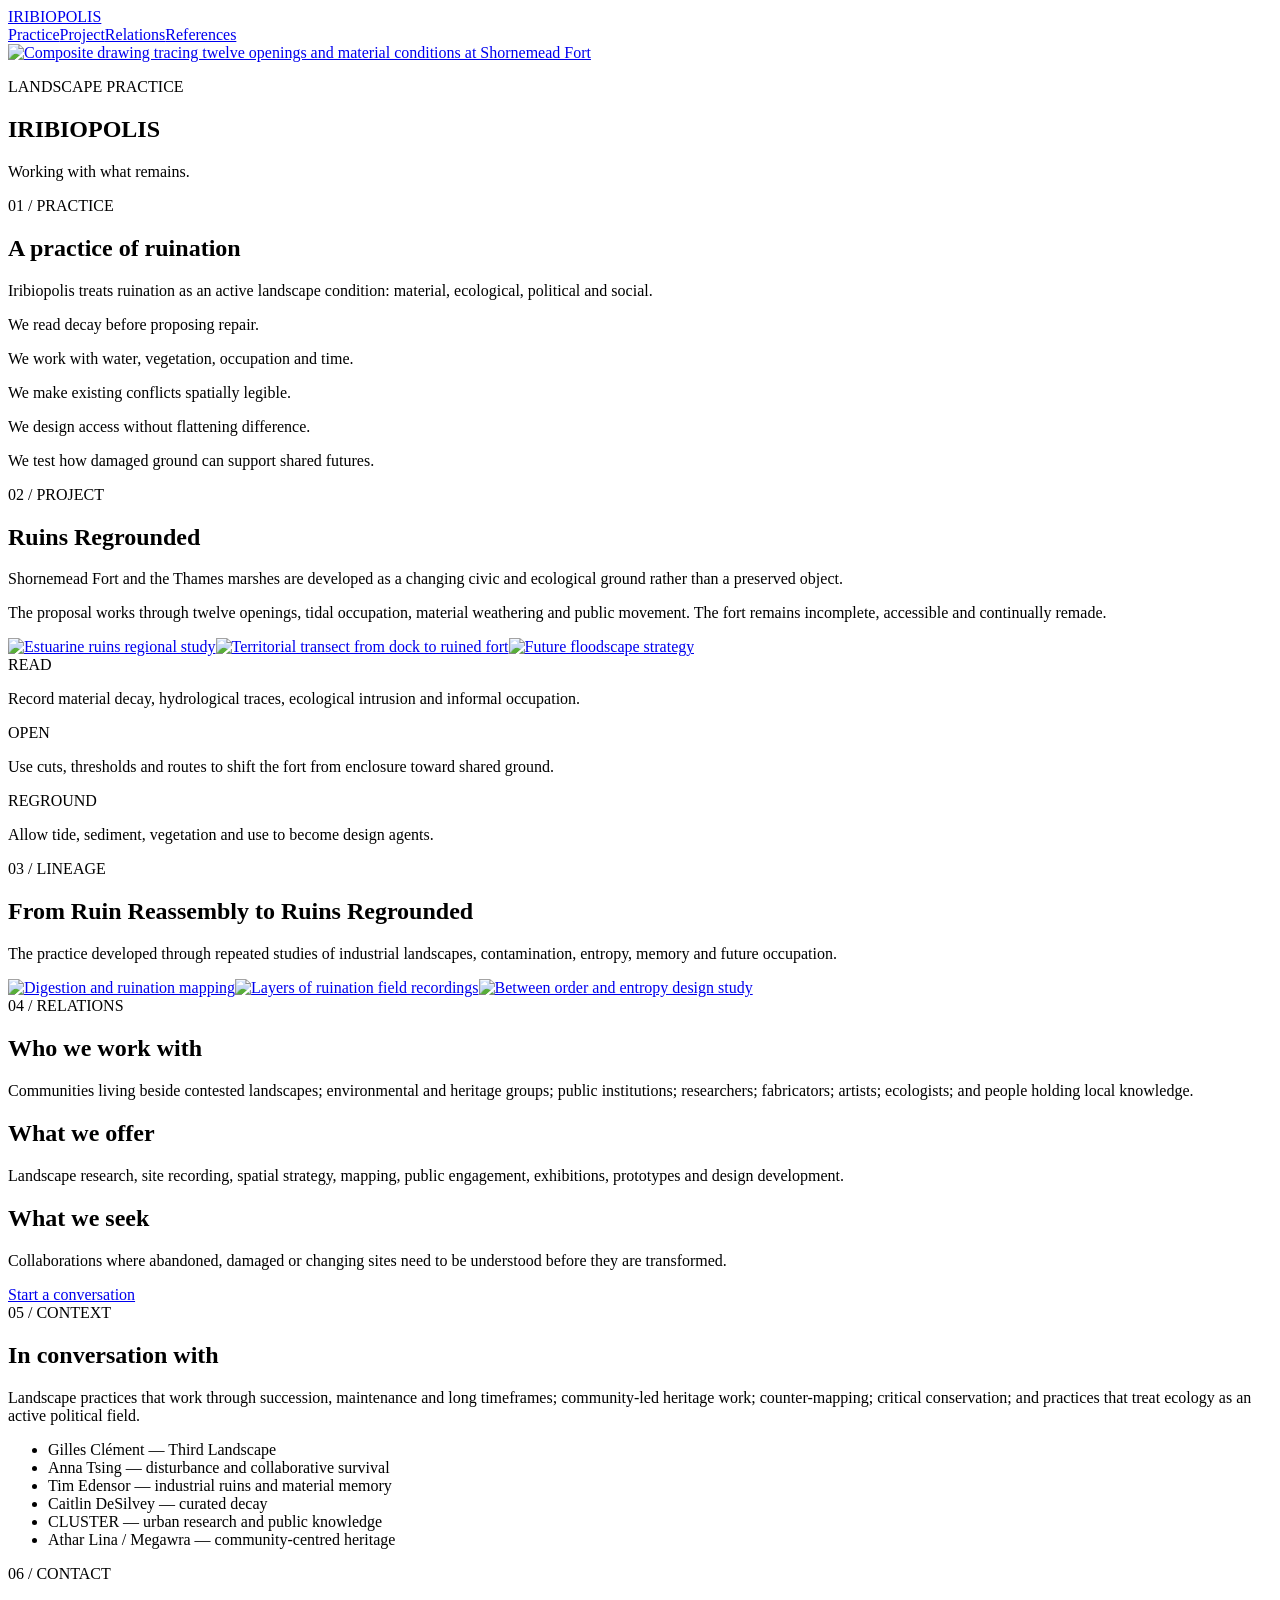
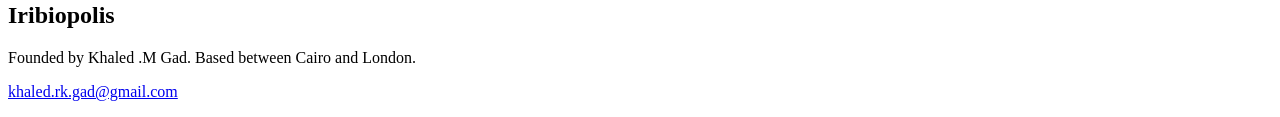
==== index.html @ d52c53ce "Create ruination-focused practice website" ====
<!doctype html>
<html lang="en">
<head>
<meta charset="utf-8">
<meta name="viewport" content="width=device-width,initial-scale=1">
<title>Iribiopolis — Practice of Ruination</title>
<meta name="description" content="Iribiopolis is a landscape practice working with ruins, tidal landscapes, ecological succession, public access and contested memory.">
<link rel="stylesheet" href="styles.css">
</head>
<body>
<header class="site-header">
  <a class="wordmark" href="index.html">IRIBIOPOLIS</a>
  <nav><a href="#practice">Practice</a><a href="#project">Project</a><a href="#relations">Relations</a><a href="#references">References</a></nav>
</header>
<main>
<section class="hero">
  <a href="assets/hero.svg" target="_blank" rel="noopener" class="hero-image" aria-label="Open composite drawing at full size"><img src="assets/hero.svg" alt="Composite drawing tracing twelve openings and material conditions at Shornemead Fort"></a>
  <div class="hero-title"><p>LANDSCAPE PRACTICE</p><h1>IRIBIOPOLIS</h1><p class="lead">Working with what remains.</p></div>
</section>
<section id="practice" class="practice section">
  <div class="section-index">01 / PRACTICE</div>
  <div class="practice-grid">
    <div><h2>A practice of ruination</h2><p>Iribiopolis treats ruination as an active landscape condition: material, ecological, political and social.</p></div>
    <div class="manifesto"><p>We read decay before proposing repair.</p><p>We work with water, vegetation, occupation and time.</p><p>We make existing conflicts spatially legible.</p><p>We design access without flattening difference.</p><p>We test how damaged ground can support shared futures.</p></div>
  </div>
</section>
<section id="project" class="project section dark">
  <div class="section-index">02 / PROJECT</div>
  <div class="project-intro"><div><h2>Ruins Regrounded</h2><p>Shornemead Fort and the Thames marshes are developed as a changing civic and ecological ground rather than a preserved object.</p></div><div><p>The proposal works through twelve openings, tidal occupation, material weathering and public movement. The fort remains incomplete, accessible and continually remade.</p></div></div>
  <div class="image-grid"><a href="assets/estuarine.svg" target="_blank"><img src="assets/estuarine.svg" alt="Estuarine ruins regional study"></a><a href="assets/transect.svg" target="_blank"><img src="assets/transect.svg" alt="Territorial transect from dock to ruined fort"></a><a href="assets/floodscape.svg" target="_blank"><img src="assets/floodscape.svg" alt="Future floodscape strategy"></a></div>
  <div class="process-strip"><article><span>READ</span><p>Record material decay, hydrological traces, ecological intrusion and informal occupation.</p></article><article><span>OPEN</span><p>Use cuts, thresholds and routes to shift the fort from enclosure toward shared ground.</p></article><article><span>REGROUND</span><p>Allow tide, sediment, vegetation and use to become design agents.</p></article></div>
</section>
<section class="archive section"><div class="section-index">03 / LINEAGE</div><div class="archive-head"><h2>From Ruin Reassembly to Ruins Regrounded</h2><p>The practice developed through repeated studies of industrial landscapes, contamination, entropy, memory and future occupation.</p></div><div class="archive-grid"><a href="assets/digestion.svg" target="_blank"><img src="assets/digestion.svg" alt="Digestion and ruination mapping"></a><a href="assets/recordings.svg" target="_blank"><img src="assets/recordings.svg" alt="Layers of ruination field recordings"></a><a href="assets/entropy.svg" target="_blank"><img src="assets/entropy.svg" alt="Between order and entropy design study"></a></div></section>
<section id="relations" class="relations section"><div class="section-index">04 / RELATIONS</div><div class="relations-grid"><div><h2>Who we work with</h2><p>Communities living beside contested landscapes; environmental and heritage groups; public institutions; researchers; fabricators; artists; ecologists; and people holding local knowledge.</p></div><div><h2>What we offer</h2><p>Landscape research, site recording, spatial strategy, mapping, public engagement, exhibitions, prototypes and design development.</p></div><div><h2>What we seek</h2><p>Collaborations where abandoned, damaged or changing sites need to be understood before they are transformed.</p><a class="button" href="mailto:khaled.rk.gad@gmail.com">Start a conversation</a></div></div></section>
<section id="references" class="references section dark"><div class="section-index">05 / CONTEXT</div><div class="references-grid"><div><h2>In conversation with</h2><p>Landscape practices that work through succession, maintenance and long timeframes; community-led heritage work; counter-mapping; critical conservation; and practices that treat ecology as an active political field.</p></div><ul><li>Gilles Clément — Third Landscape</li><li>Anna Tsing — disturbance and collaborative survival</li><li>Tim Edensor — industrial ruins and material memory</li><li>Caitlin DeSilvey — curated decay</li><li>CLUSTER — urban research and public knowledge</li><li>Athar Lina / Megawra — community-centred heritage</li></ul></div></section>
<section class="about section"><div class="section-index">06 / CONTACT</div><div><h2>Iribiopolis</h2><p>Founded by Khaled .M Gad. Based between Cairo and London.</p><p><a href="mailto:khaled.rk.gad@gmail.com">khaled.rk.gad@gmail.com</a></p></div></section>
</main><script src="script.js"></script></body></html>
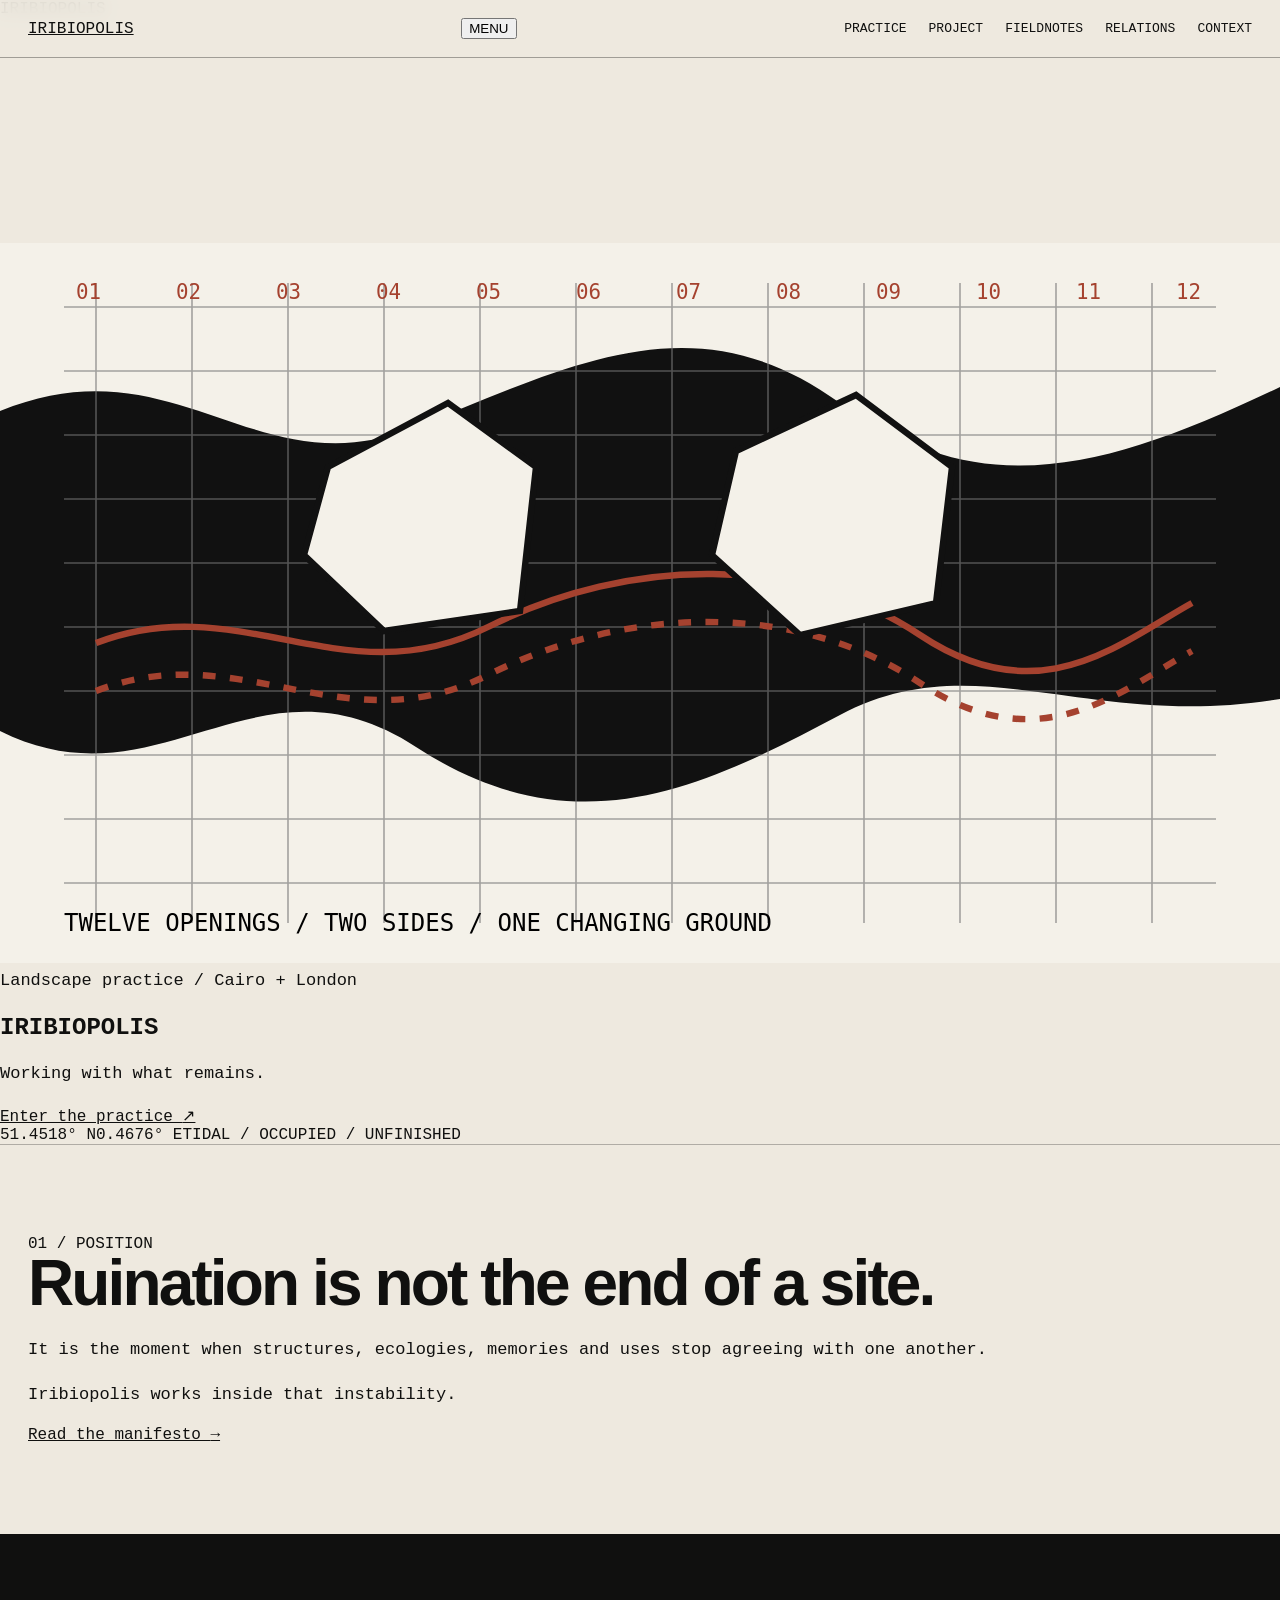
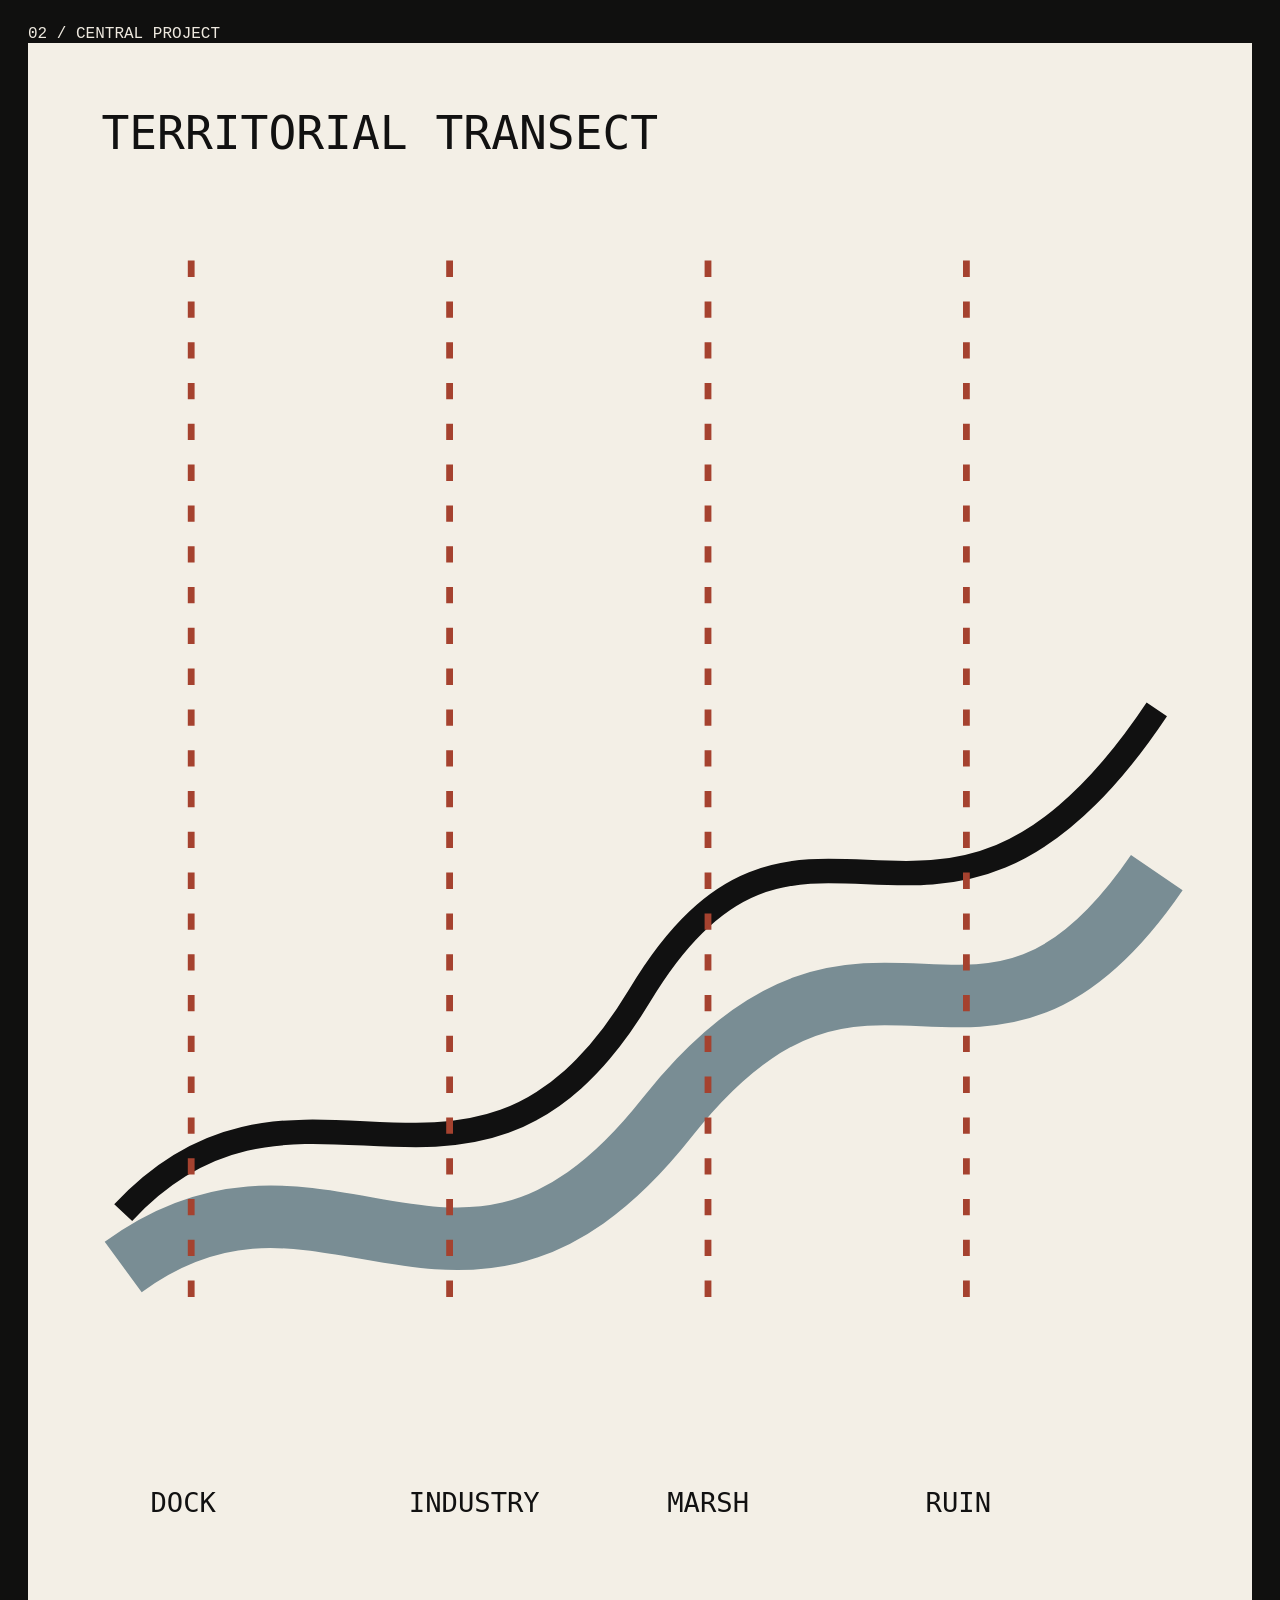
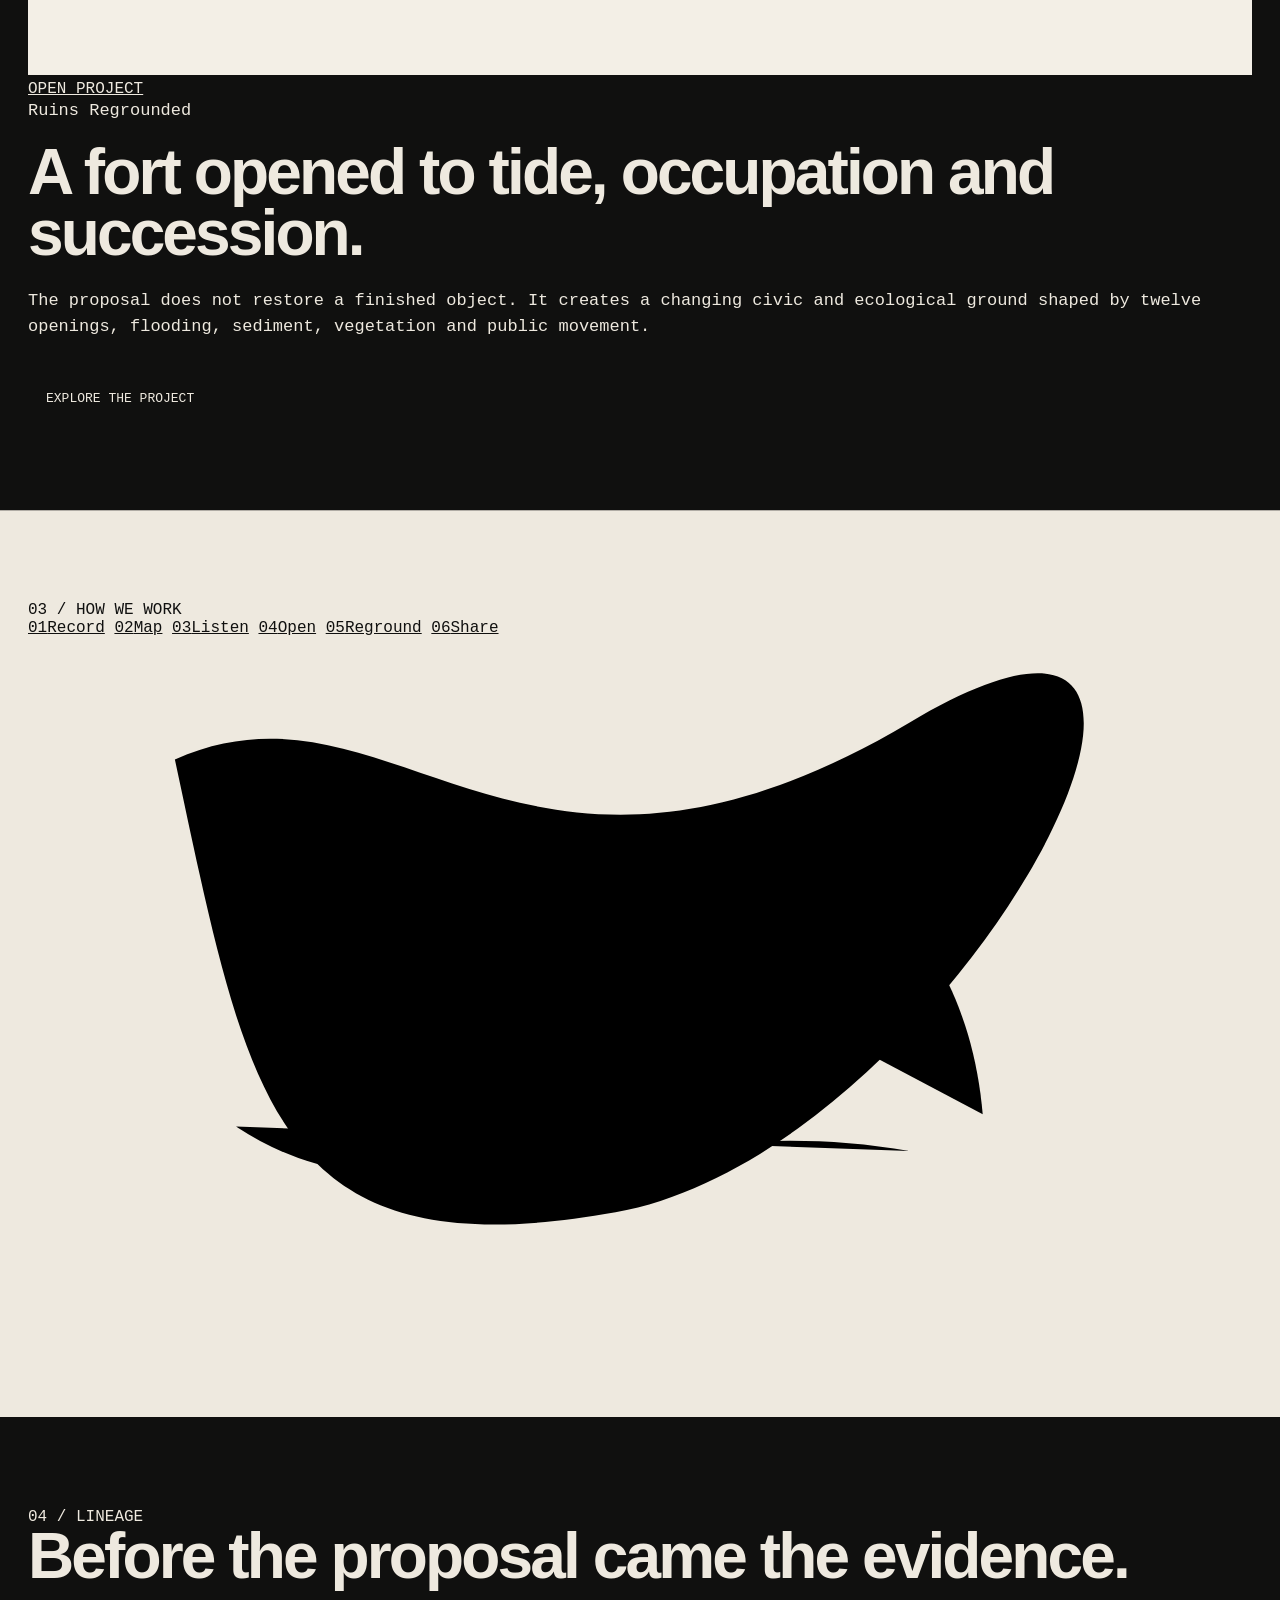
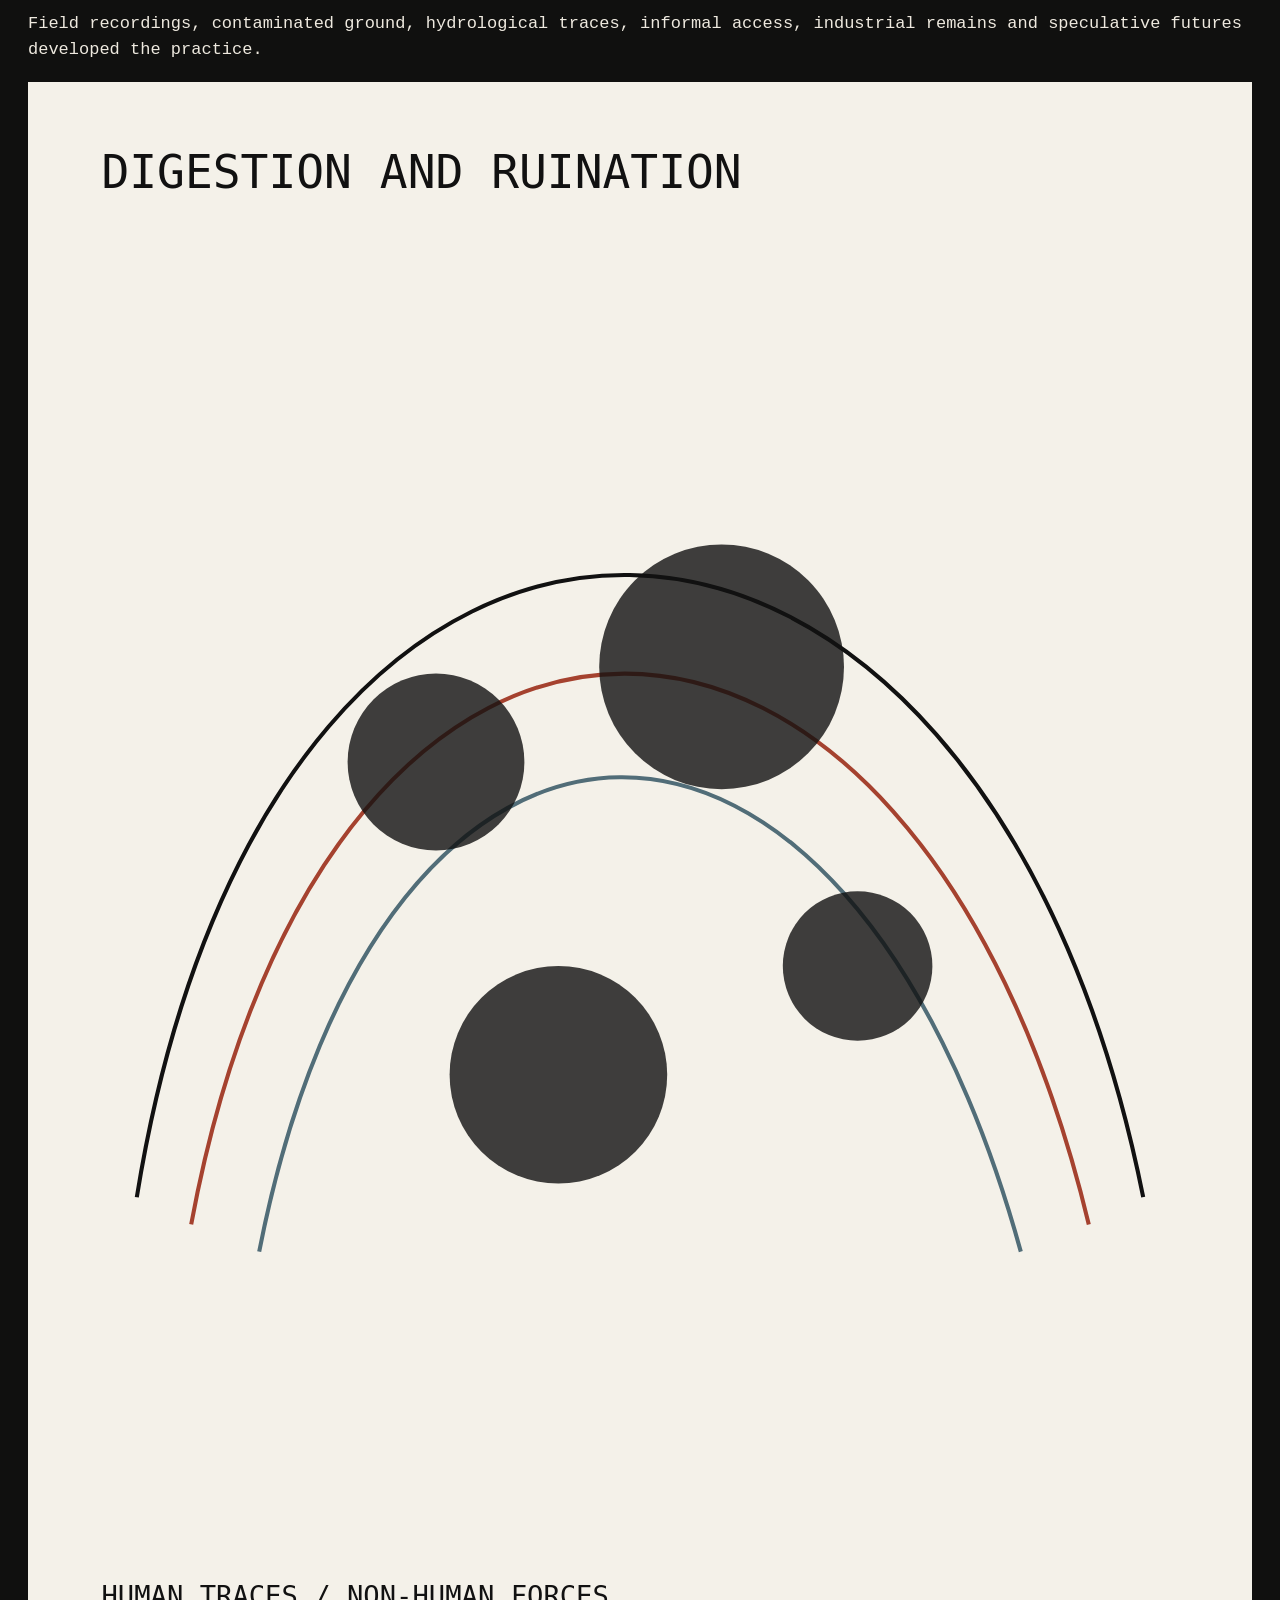
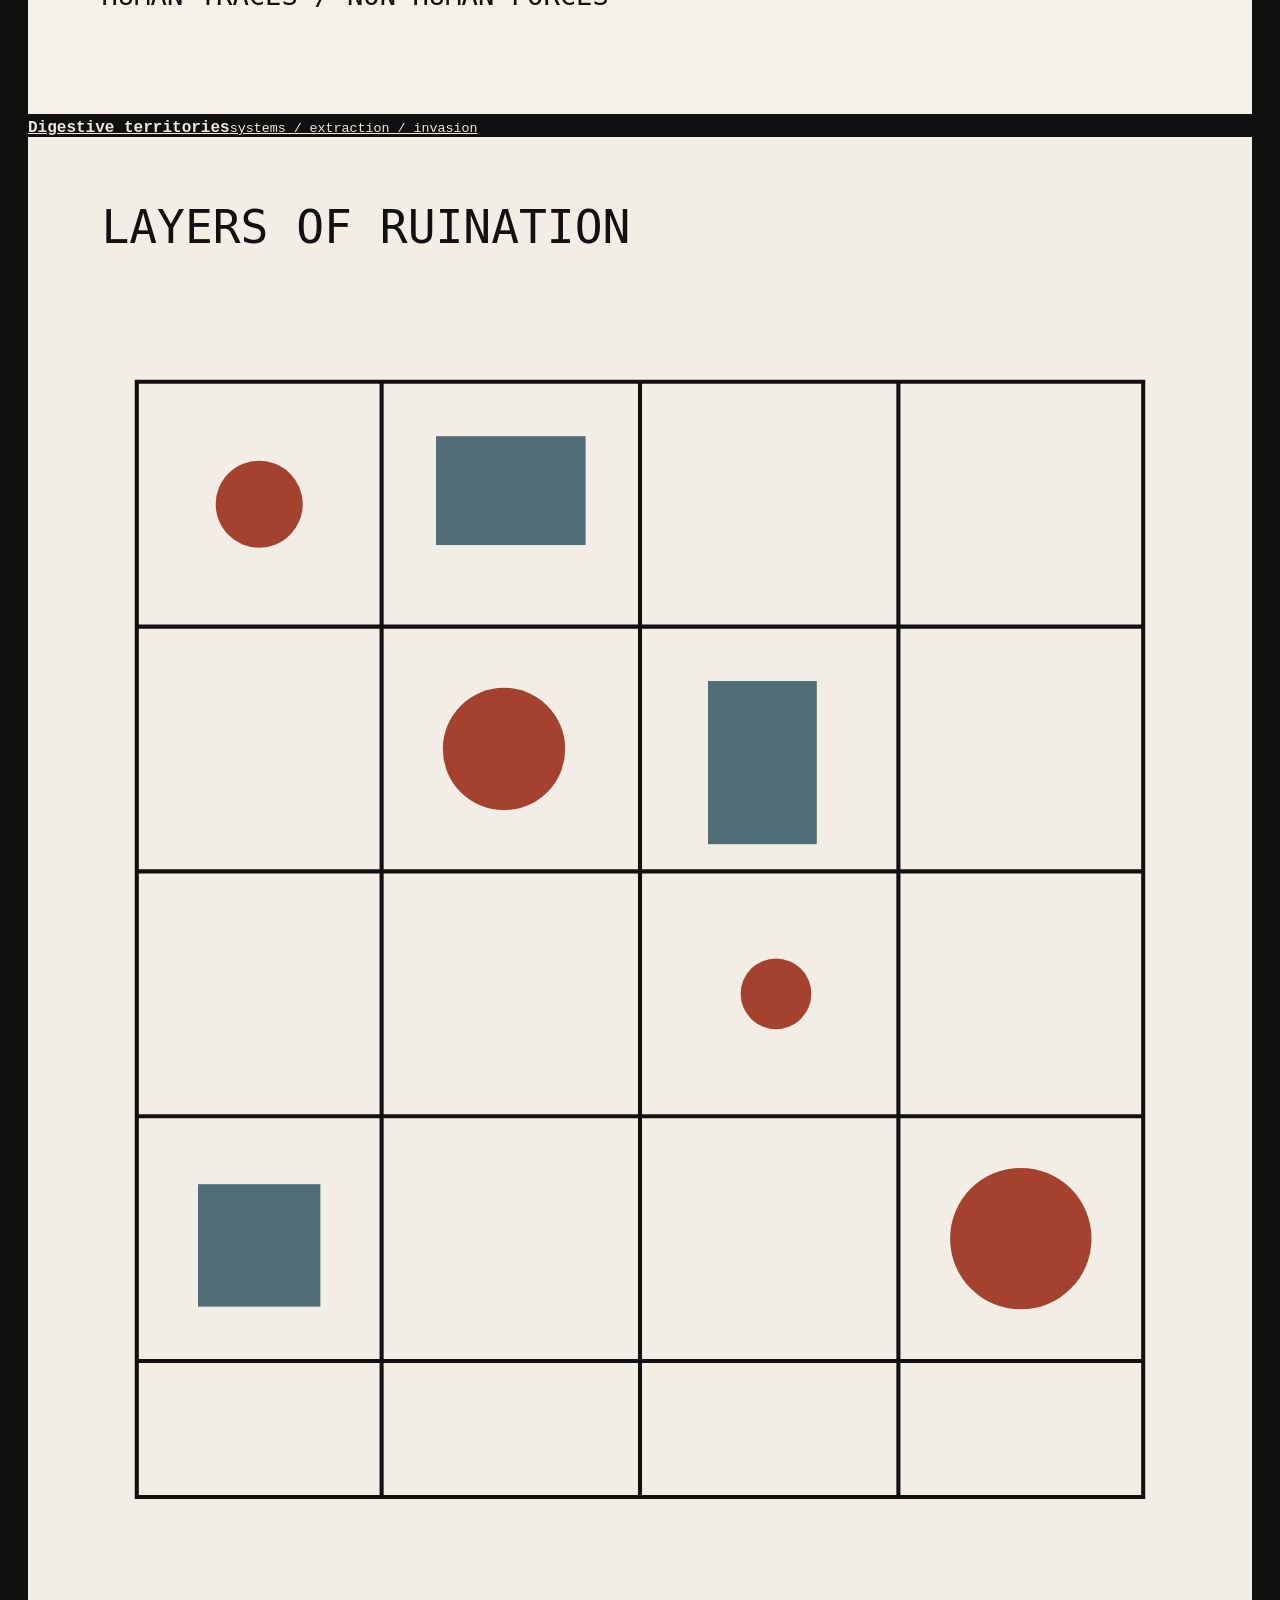
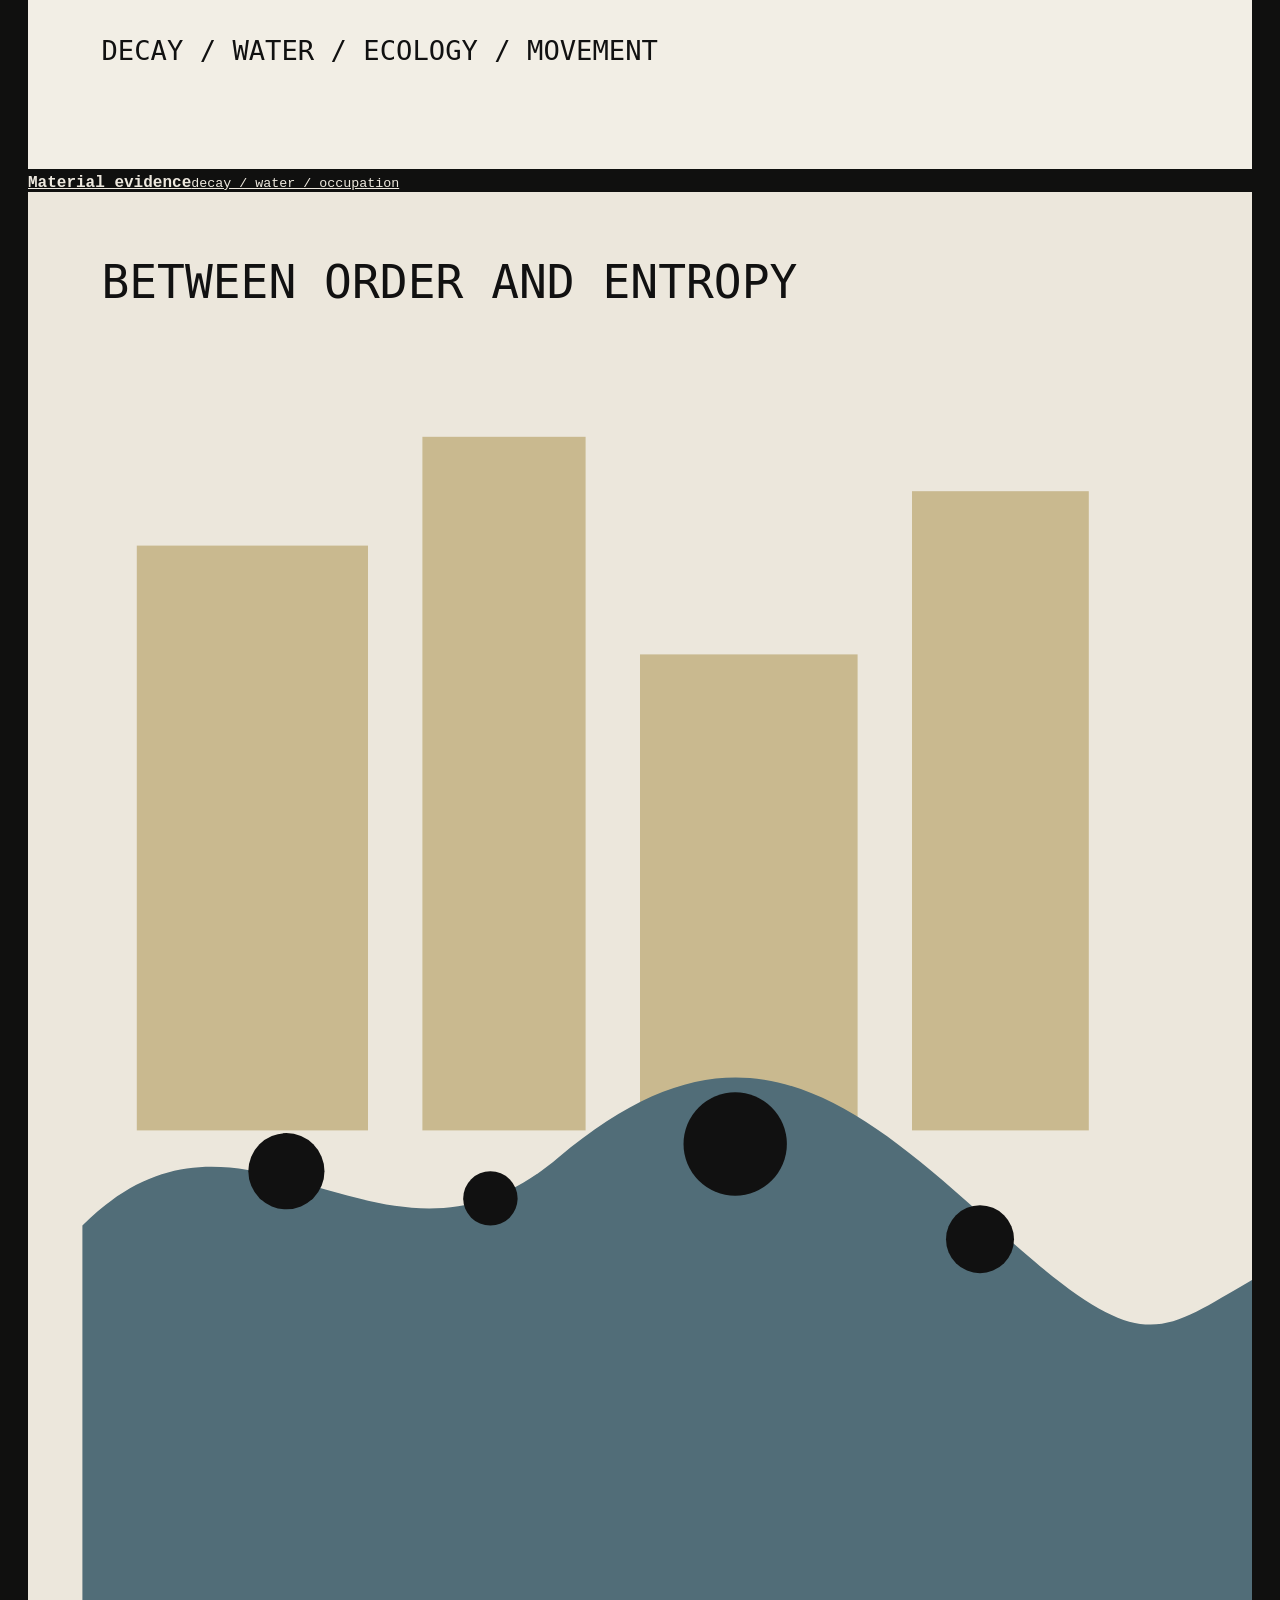
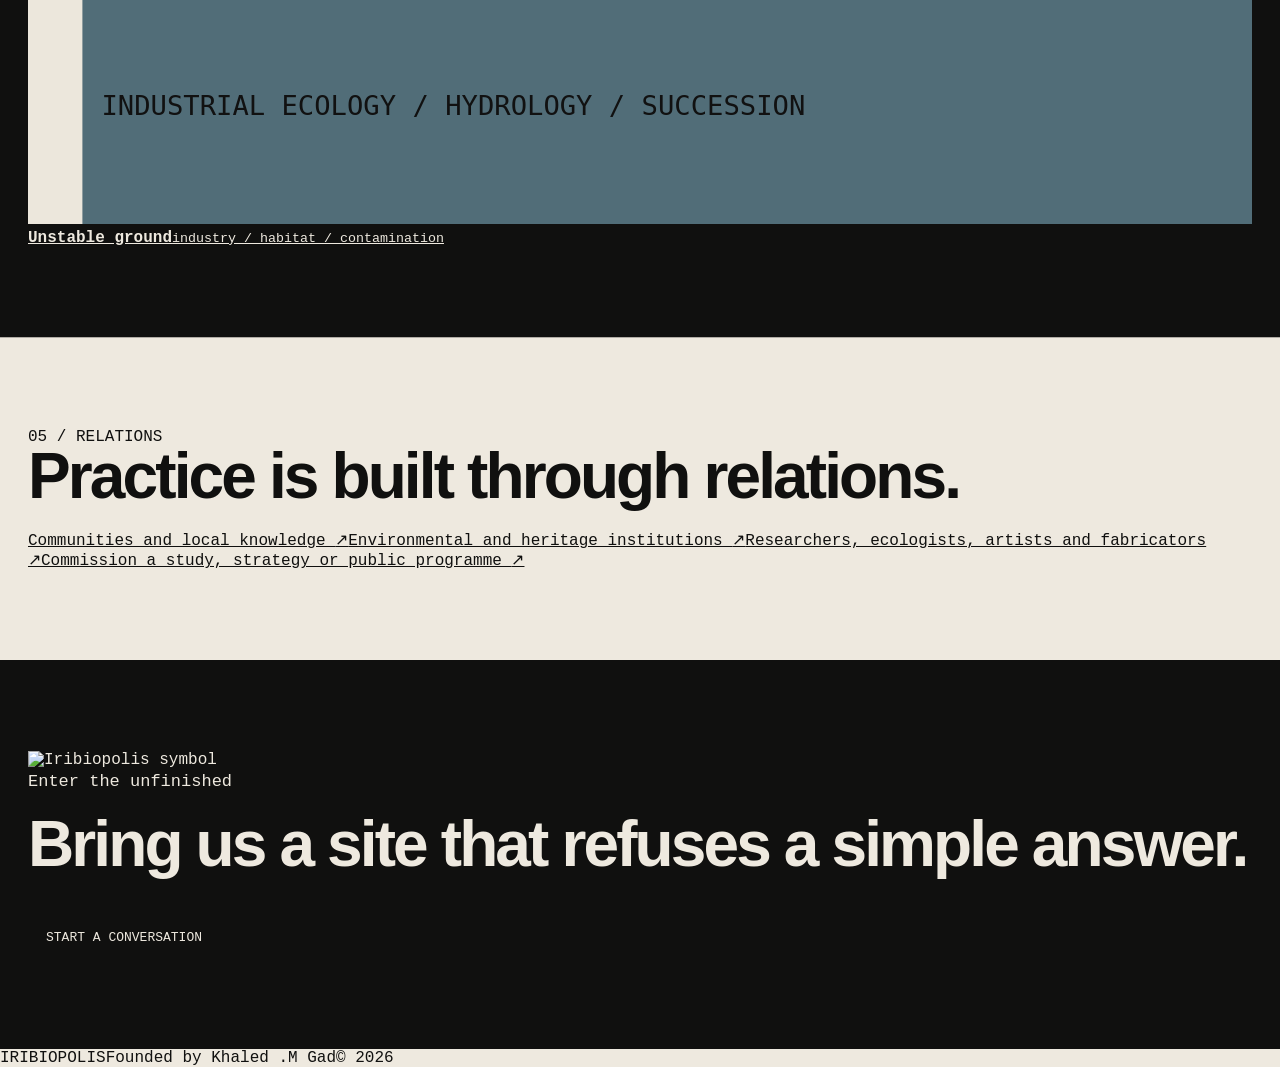
==== commit 715719f1: "Rebuild Iribiopolis as immersive ruination practice" ====
--- a/index.html
+++ b/index.html
@@ -4,34 +4,88 @@
 <meta charset="utf-8">
 <meta name="viewport" content="width=device-width,initial-scale=1">
 <title>Iribiopolis — Practice of Ruination</title>
-<meta name="description" content="Iribiopolis is a landscape practice working with ruins, tidal landscapes, ecological succession, public access and contested memory.">
+<meta name="description" content="Iribiopolis is a landscape practice working with ruins, ecological succession, public access, memory and damaged ground.">
+<meta name="theme-color" content="#11130f">
+<link rel="icon" href="assets/sigil.svg" type="image/svg+xml">
 <link rel="stylesheet" href="styles.css">
 </head>
-<body>
+<body data-page="home">
+<div class="prelude" aria-hidden="true"><div class="prelude-mark">IRIBIOPOLIS</div><div class="prelude-line"></div></div>
+<canvas id="spore-field" aria-hidden="true"></canvas>
+<div class="grain" aria-hidden="true"></div>
+<div class="cursor" aria-hidden="true"><span></span></div>
 <header class="site-header">
-  <a class="wordmark" href="index.html">IRIBIOPOLIS</a>
-  <nav><a href="#practice">Practice</a><a href="#project">Project</a><a href="#relations">Relations</a><a href="#references">References</a></nav>
+  <a class="identity" href="index.html"><img src="assets/sigil.svg" alt=""><span>IRIBIOPOLIS</span></a>
+  <button class="menu-toggle" aria-expanded="false" aria-controls="site-nav">MENU</button>
+  <nav id="site-nav">
+    <a href="practice.html">Practice</a>
+    <a href="project.html">Project</a>
+    <a href="fieldnotes.html">Fieldnotes</a>
+    <a href="relations.html">Relations</a>
+    <a href="context.html">Context</a>
+  </nav>
 </header>
 <main>
-<section class="hero">
-  <a href="assets/hero.svg" target="_blank" rel="noopener" class="hero-image" aria-label="Open composite drawing at full size"><img src="assets/hero.svg" alt="Composite drawing tracing twelve openings and material conditions at Shornemead Fort"></a>
-  <div class="hero-title"><p>LANDSCAPE PRACTICE</p><h1>IRIBIOPOLIS</h1><p class="lead">Working with what remains.</p></div>
+<section class="hero ruin-frame">
+  <a class="hero-plate" href="project.html" aria-label="Enter Ruins Regrounded project">
+    <img src="assets/hero.svg" alt="Composite landscape drawing of Shornemead Fort, its openings, material decay and tidal ground">
+    <span class="erosion-mask" aria-hidden="true"></span>
+    <span class="scan" aria-hidden="true"></span>
+  </a>
+  <div class="hero-copy">
+    <p class="kicker">Landscape practice / Cairo + London</p>
+    <h1>IRIBIOPOLIS</h1>
+    <div class="hero-statement"><p>Working with what remains.</p><a href="practice.html">Enter the practice <span>↗</span></a></div>
+  </div>
+  <div class="coordinates" aria-hidden="true"><span>51.4518° N</span><span>0.4676° E</span><span>TIDAL / OCCUPIED / UNFINISHED</span></div>
 </section>
-<section id="practice" class="practice section">
-  <div class="section-index">01 / PRACTICE</div>
-  <div class="practice-grid">
-    <div><h2>A practice of ruination</h2><p>Iribiopolis treats ruination as an active landscape condition: material, ecological, political and social.</p></div>
-    <div class="manifesto"><p>We read decay before proposing repair.</p><p>We work with water, vegetation, occupation and time.</p><p>We make existing conflicts spatially legible.</p><p>We design access without flattening difference.</p><p>We test how damaged ground can support shared futures.</p></div>
+<section class="threshold section">
+  <div class="section-code">01 / POSITION</div>
+  <div class="threshold-grid">
+    <h2>Ruination is not the end of a site.</h2>
+    <div><p>It is the moment when structures, ecologies, memories and uses stop agreeing with one another.</p><p>Iribiopolis works inside that instability.</p></div>
+  </div>
+  <a class="text-link" href="practice.html">Read the manifesto <span>→</span></a>
+</section>
+<section class="portal section dark">
+  <div class="section-code">02 / CENTRAL PROJECT</div>
+  <a class="portal-image" href="project.html"><img src="assets/transect.svg" alt="Territorial transect from dock infrastructure through marsh to Shornemead Fort"><span>OPEN PROJECT</span></a>
+  <div class="portal-copy"><p class="eyebrow">Ruins Regrounded</p><h2>A fort opened to tide, occupation and succession.</h2><p>The proposal does not restore a finished object. It creates a changing civic and ecological ground shaped by twelve openings, flooding, sediment, vegetation and public movement.</p><a class="button" href="project.html">Explore the project</a></div>
+</section>
+<section class="systems section">
+  <div class="section-code">03 / HOW WE WORK</div>
+  <div class="system-orbit" id="system-orbit">
+    <a href="fieldnotes.html#recording" class="system-node" style="--x:12%;--y:18%"><span>01</span>Record</a>
+    <a href="fieldnotes.html#mapping" class="system-node" style="--x:73%;--y:12%"><span>02</span>Map</a>
+    <a href="fieldnotes.html#listening" class="system-node" style="--x:45%;--y:38%"><span>03</span>Listen</a>
+    <a href="project.html#openings" class="system-node" style="--x:17%;--y:72%"><span>04</span>Open</a>
+    <a href="project.html#regrounding" class="system-node" style="--x:79%;--y:70%"><span>05</span>Reground</a>
+    <a href="relations.html" class="system-node" style="--x:48%;--y:84%"><span>06</span>Share</a>
+    <svg class="root-lines" viewBox="0 0 1000 560" preserveAspectRatio="none" aria-hidden="true"><path d="M120 100 C300 20 400 260 720 70 S760 420 480 470 S180 380 120 100"/><path d="M440 210 C540 100 760 160 780 390"/><path d="M170 400 C320 500 500 380 720 420"/></svg>
   </div>
 </section>
-<section id="project" class="project section dark">
-  <div class="section-index">02 / PROJECT</div>
-  <div class="project-intro"><div><h2>Ruins Regrounded</h2><p>Shornemead Fort and the Thames marshes are developed as a changing civic and ecological ground rather than a preserved object.</p></div><div><p>The proposal works through twelve openings, tidal occupation, material weathering and public movement. The fort remains incomplete, accessible and continually remade.</p></div></div>
-  <div class="image-grid"><a href="assets/estuarine.svg" target="_blank"><img src="assets/estuarine.svg" alt="Estuarine ruins regional study"></a><a href="assets/transect.svg" target="_blank"><img src="assets/transect.svg" alt="Territorial transect from dock to ruined fort"></a><a href="assets/floodscape.svg" target="_blank"><img src="assets/floodscape.svg" alt="Future floodscape strategy"></a></div>
-  <div class="process-strip"><article><span>READ</span><p>Record material decay, hydrological traces, ecological intrusion and informal occupation.</p></article><article><span>OPEN</span><p>Use cuts, thresholds and routes to shift the fort from enclosure toward shared ground.</p></article><article><span>REGROUND</span><p>Allow tide, sediment, vegetation and use to become design agents.</p></article></div>
+<section class="archive-gate section dark">
+  <div class="section-code">04 / LINEAGE</div>
+  <div class="archive-intro"><h2>Before the proposal came the evidence.</h2><p>Field recordings, contaminated ground, hydrological traces, informal access, industrial remains and speculative futures developed the practice.</p></div>
+  <div class="archive-cards">
+    <a href="fieldnotes.html#digestion"><img src="assets/digestion.svg" alt="Digestion and Ruination mapping"><span><b>Digestive territories</b><small>systems / extraction / invasion</small></span></a>
+    <a href="fieldnotes.html#recording"><img src="assets/recordings.svg" alt="Layers of ruination recordings"><span><b>Material evidence</b><small>decay / water / occupation</small></span></a>
+    <a href="fieldnotes.html#entropy"><img src="assets/entropy.svg" alt="Between order and entropy design study"><span><b>Unstable ground</b><small>industry / habitat / contamination</small></span></a>
+  </div>
 </section>
-<section class="archive section"><div class="section-index">03 / LINEAGE</div><div class="archive-head"><h2>From Ruin Reassembly to Ruins Regrounded</h2><p>The practice developed through repeated studies of industrial landscapes, contamination, entropy, memory and future occupation.</p></div><div class="archive-grid"><a href="assets/digestion.svg" target="_blank"><img src="assets/digestion.svg" alt="Digestion and ruination mapping"></a><a href="assets/recordings.svg" target="_blank"><img src="assets/recordings.svg" alt="Layers of ruination field recordings"></a><a href="assets/entropy.svg" target="_blank"><img src="assets/entropy.svg" alt="Between order and entropy design study"></a></div></section>
-<section id="relations" class="relations section"><div class="section-index">04 / RELATIONS</div><div class="relations-grid"><div><h2>Who we work with</h2><p>Communities living beside contested landscapes; environmental and heritage groups; public institutions; researchers; fabricators; artists; ecologists; and people holding local knowledge.</p></div><div><h2>What we offer</h2><p>Landscape research, site recording, spatial strategy, mapping, public engagement, exhibitions, prototypes and design development.</p></div><div><h2>What we seek</h2><p>Collaborations where abandoned, damaged or changing sites need to be understood before they are transformed.</p><a class="button" href="mailto:khaled.rk.gad@gmail.com">Start a conversation</a></div></div></section>
-<section id="references" class="references section dark"><div class="section-index">05 / CONTEXT</div><div class="references-grid"><div><h2>In conversation with</h2><p>Landscape practices that work through succession, maintenance and long timeframes; community-led heritage work; counter-mapping; critical conservation; and practices that treat ecology as an active political field.</p></div><ul><li>Gilles Clément — Third Landscape</li><li>Anna Tsing — disturbance and collaborative survival</li><li>Tim Edensor — industrial ruins and material memory</li><li>Caitlin DeSilvey — curated decay</li><li>CLUSTER — urban research and public knowledge</li><li>Athar Lina / Megawra — community-centred heritage</li></ul></div></section>
-<section class="about section"><div class="section-index">06 / CONTACT</div><div><h2>Iribiopolis</h2><p>Founded by Khaled .M Gad. Based between Cairo and London.</p><p><a href="mailto:khaled.rk.gad@gmail.com">khaled.rk.gad@gmail.com</a></p></div></section>
-</main><script src="script.js"></script></body></html>+<section class="relations-preview section">
+  <div class="section-code">05 / RELATIONS</div>
+  <div class="relations-preview-grid">
+    <h2>Practice is built through relations.</h2>
+    <div class="relation-list"><a href="relations.html#communities">Communities and local knowledge <span>↗</span></a><a href="relations.html#institutions">Environmental and heritage institutions <span>↗</span></a><a href="relations.html#collaborators">Researchers, ecologists, artists and fabricators <span>↗</span></a><a href="relations.html#commission">Commission a study, strategy or public programme <span>↗</span></a></div>
+  </div>
+</section>
+<section class="contact-ruin section dark">
+  <div class="contact-sigil"><img src="assets/sigil.svg" alt="Iribiopolis symbol"></div>
+  <div><p class="eyebrow">Enter the unfinished</p><h2>Bring us a site that refuses a simple answer.</h2><a class="button light" href="mailto:khaled.rk.gad@gmail.com">Start a conversation</a></div>
+</section>
+</main>
+<footer><span>IRIBIOPOLIS</span><span>Founded by Khaled .M Gad</span><span>© 2026</span></footer>
+<script src="script.js"></script>
+</body>
+</html>
--- a/styles.css
+++ b/styles.css
@@ -0,0 +1 @@
+:root{--paper:#eee9df;--ink:#10100f;--rust:#a5422f;--water:#516d78;--line:1px solid rgba(16,16,15,.28);--mono:"Courier New",monospace;--sans:Arial,Helvetica,sans-serif}*{box-sizing:border-box}html{scroll-behavior:smooth}body{margin:0;background:var(--paper);color:var(--ink);font-family:var(--mono);overflow-x:hidden}a{color:inherit}.site-header{position:fixed;z-index:20;top:0;left:0;right:0;display:flex;justify-content:space-between;align-items:center;padding:18px 28px;border-bottom:1px solid rgba(16,16,15,.35);background:rgba(238,233,223,.9);backdrop-filter:blur(8px);transition:transform .25s}.wordmark{text-decoration:none;font-weight:700;letter-spacing:.08em}.site-header nav{display:flex;gap:22px}.site-header nav a{text-decoration:none;font-size:13px;text-transform:uppercase}.hero{padding-top:70px;min-height:100vh;display:grid;grid-template-rows:minmax(0,1fr) auto}.hero-image{display:block;overflow:hidden;background:#fff;border-bottom:2px solid var(--ink)}.hero-image img{width:100%;height:100%;max-height:72vh;object-fit:contain;display:block;transition:transform 12s linear,filter .4s}.hero-image:hover img{transform:scale(1.025);filter:contrast(1.07)}.hero-title{display:grid;grid-template-columns:1fr auto 1fr;align-items:end;gap:20px;padding:24px 28px 30px}.hero-title h1{font-family:var(--sans);font-size:clamp(54px,11vw,170px);line-height:.78;margin:0;letter-spacing:-.075em}.hero-title p{margin:0;text-transform:uppercase;font-size:12px;letter-spacing:.12em}.hero-title .lead{text-align:right;font-size:16px;text-transform:none;letter-spacing:0}.section{padding:90px 28px;border-top:var(--line)}.section-index{font-size:12px;letter-spacing:.12em;margin-bottom:70px;color:var(--rust)}h2{font-family:var(--sans);font-size:clamp(34px,5vw,74px);line-height:.95;letter-spacing:-.045em;margin:0 0 24px}p{font-size:17px;line-height:1.55;margin:0 0 18px}.practice-grid{display:grid;grid-template-columns:1fr 1.35fr;gap:8vw}.manifesto{counter-reset:item}.manifesto p{font-family:var(--sans);font-size:clamp(24px,3vw,48px);line-height:1.08;padding:18px 0;border-top:var(--line);margin:0}.manifesto p:before{counter-increment:item;content:"0" counter(item) " ";font-family:var(--mono);font-size:12px;color:var(--rust);vertical-align:top;margin-right:16px}.dark{background:var(--ink);color:var(--paper)}.dark .section-index{color:#d36a52}.project-intro{display:grid;grid-template-columns:1fr 1fr;gap:8vw;margin-bottom:70px}.image-grid,.archive-grid{display:grid;grid-template-columns:repeat(3,1fr);gap:12px}.image-grid a,.archive-grid a{display:block;background:#fff;overflow:hidden}.image-grid img,.archive-grid img{width:100%;aspect-ratio:3/4;object-fit:cover;display:block;transition:transform .5s,filter .5s}.image-grid a:hover img,.archive-grid a:hover img{transform:scale(1.025);filter:contrast(1.08)}.process-strip{display:grid;grid-template-columns:repeat(3,1fr);margin-top:70px;border-top:1px solid rgba(238,233,223,.4)}.process-strip article{padding:28px 28px 0 0}.process-strip span{color:#d36a52;font-weight:700}.archive-head{max-width:900px;margin-bottom:60px}.relations-grid{display:grid;grid-template-columns:repeat(3,1fr);gap:40px}.relations-grid>div{border-top:2px solid var(--ink);padding-top:20px}.button{display:inline-block;margin-top:18px;padding:12px 16px;border:2px solid var(--ink);text-decoration:none;text-transform:uppercase;font-size:13px}.button:hover{background:var(--ink);color:var(--paper)}.references-grid{display:grid;grid-template-columns:1fr 1fr;gap:8vw}.references-grid ul{list-style:none;margin:0;padding:0}.references-grid li{padding:18px 0;border-top:1px solid rgba(238,233,223,.35);font-size:16px}.about{display:grid;grid-template-columns:1fr 2fr}.about .section-index{margin:0}.about a{text-decoration-thickness:1px;text-underline-offset:4px}@media(max-width:800px){.site-header{padding:14px 16px}.site-header nav{gap:10px}.site-header nav a{font-size:10px}.hero-title{grid-template-columns:1fr;padding:20px 16px}.hero-title .lead{text-align:left}.section{padding:64px 16px}.section-index{margin-bottom:42px}.practice-grid,.project-intro,.relations-grid,.references-grid,.about{grid-template-columns:1fr}.image-grid,.archive-grid,.process-strip{grid-template-columns:1fr}.hero-image img{max-height:58vh}.hero-title h1{font-size:18vw}}
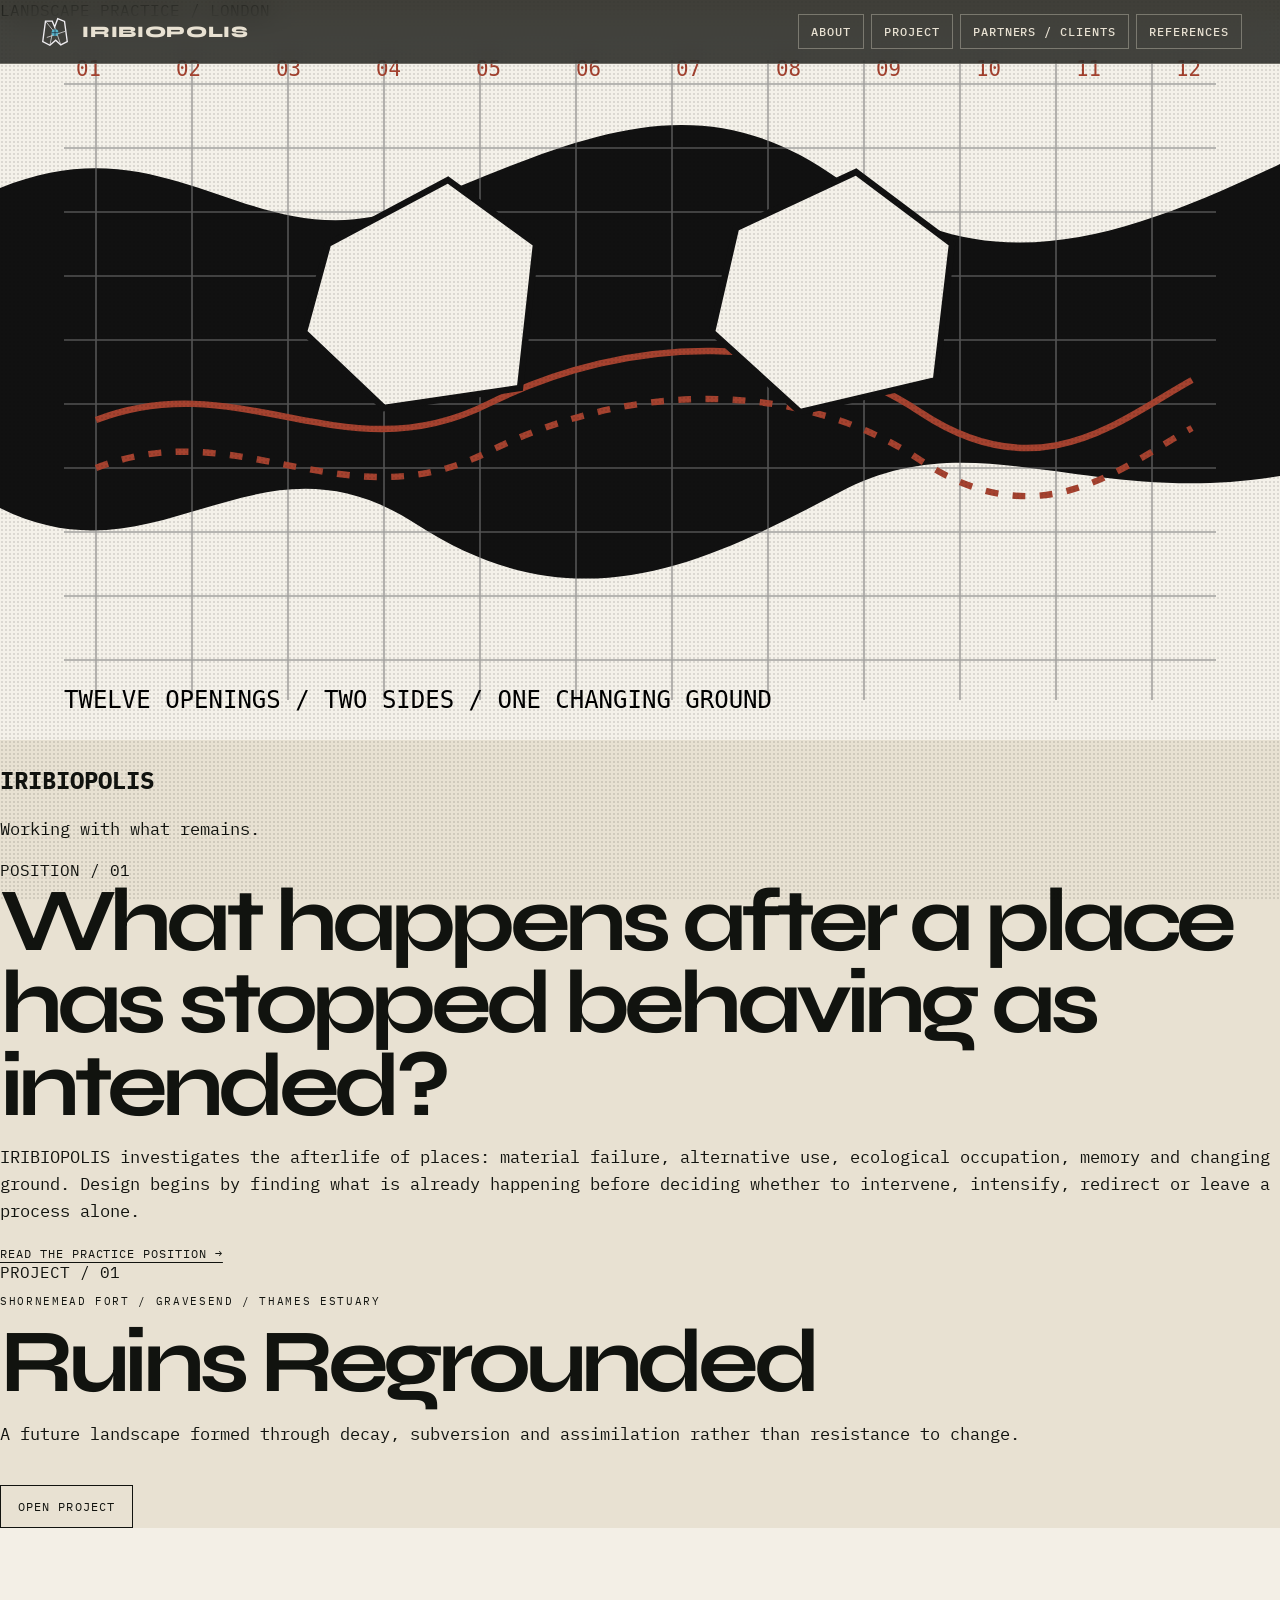
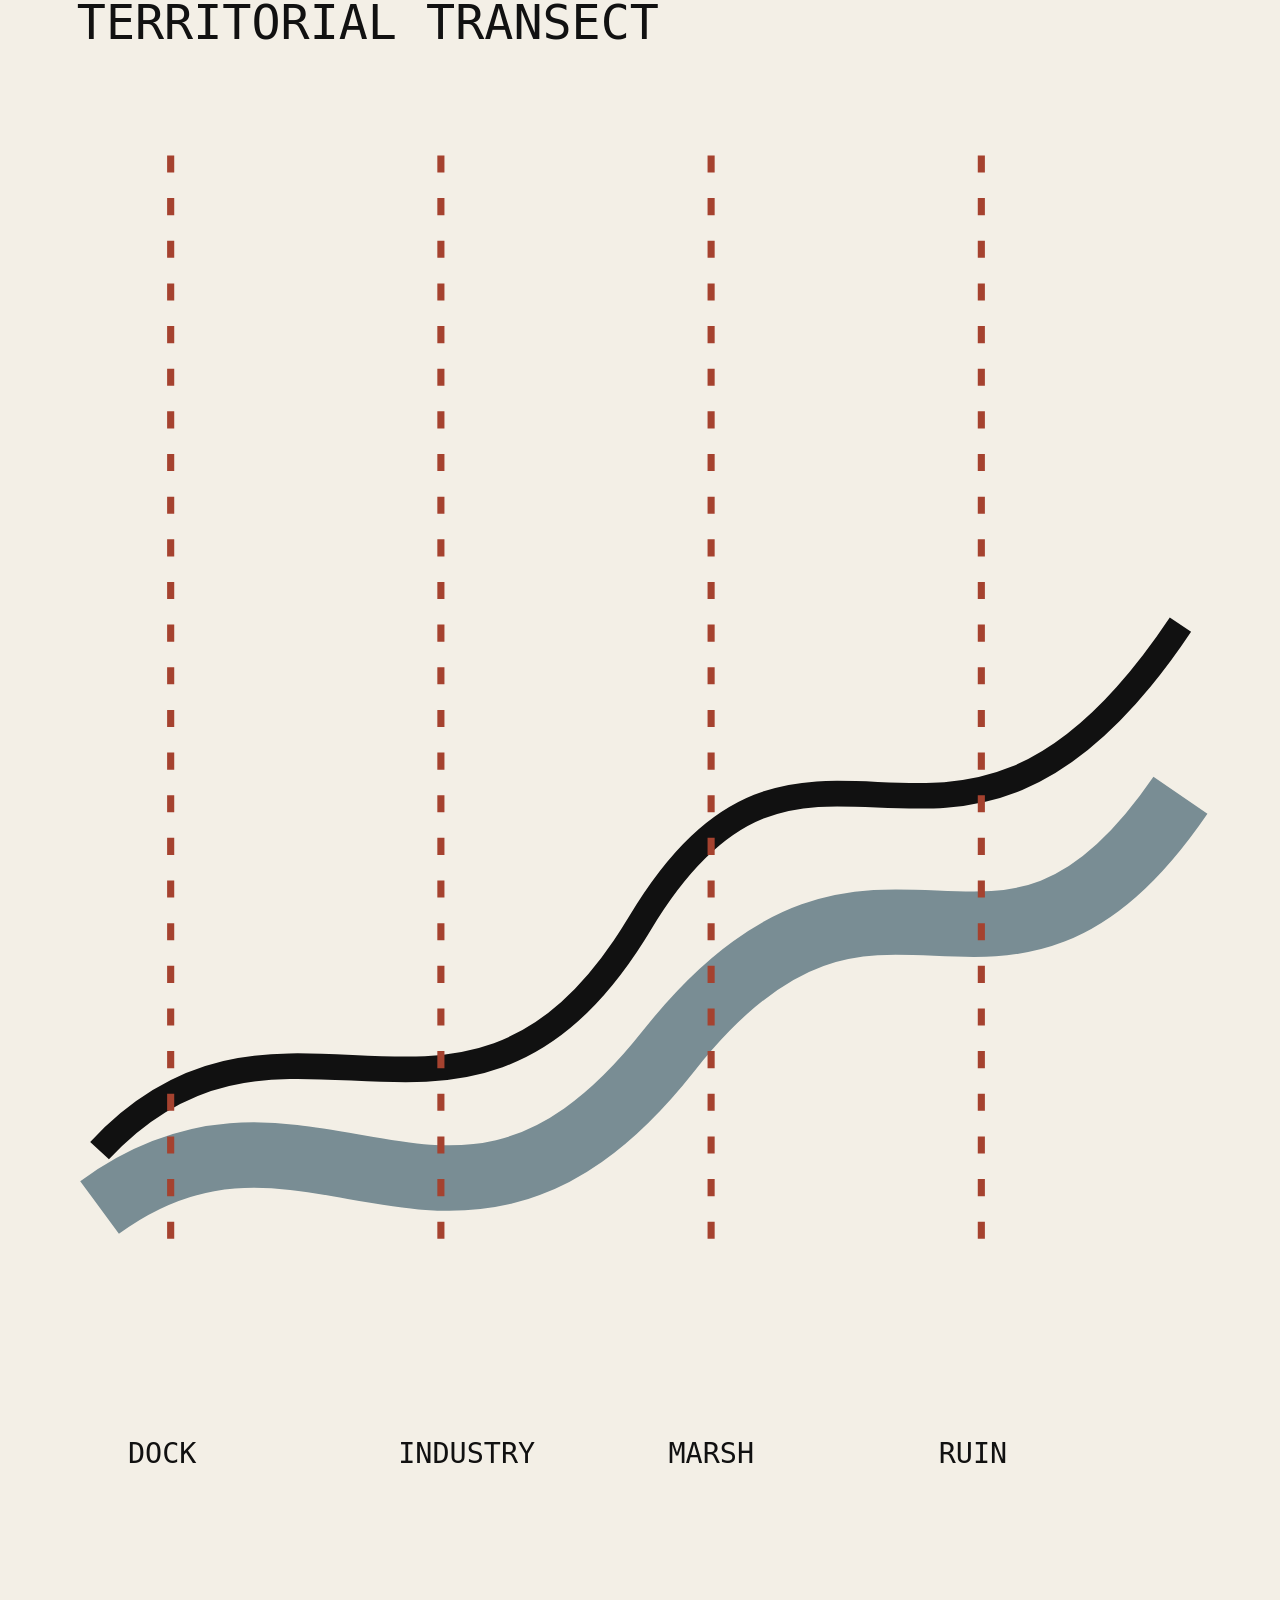
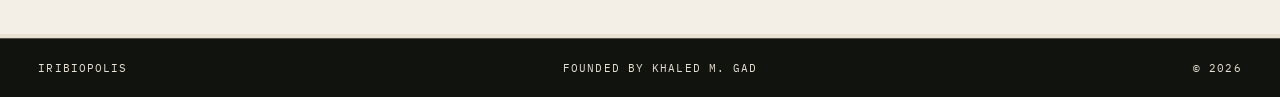
==== commit a5bbe24b: "Align homepage with five-page practice brief" ====
--- a/index.html
+++ b/index.html
@@ -3,89 +3,56 @@
 <head>
 <meta charset="utf-8">
 <meta name="viewport" content="width=device-width,initial-scale=1">
-<title>Iribiopolis — Practice of Ruination</title>
-<meta name="description" content="Iribiopolis is a landscape practice working with ruins, ecological succession, public access, memory and damaged ground.">
-<meta name="theme-color" content="#11130f">
+<title>IRIBIOPOLIS — Landscape Practice</title>
+<meta name="description" content="IRIBIOPOLIS investigates what happens after places stop behaving as intended.">
 <link rel="icon" href="assets/sigil.svg" type="image/svg+xml">
 <link rel="stylesheet" href="styles.css">
 </head>
 <body data-page="home">
-<div class="prelude" aria-hidden="true"><div class="prelude-mark">IRIBIOPOLIS</div><div class="prelude-line"></div></div>
-<canvas id="spore-field" aria-hidden="true"></canvas>
 <div class="grain" aria-hidden="true"></div>
-<div class="cursor" aria-hidden="true"><span></span></div>
 <header class="site-header">
   <a class="identity" href="index.html"><img src="assets/sigil.svg" alt=""><span>IRIBIOPOLIS</span></a>
   <button class="menu-toggle" aria-expanded="false" aria-controls="site-nav">MENU</button>
   <nav id="site-nav">
-    <a href="practice.html">Practice</a>
+    <a href="about.html">About</a>
     <a href="project.html">Project</a>
-    <a href="fieldnotes.html">Fieldnotes</a>
-    <a href="relations.html">Relations</a>
-    <a href="context.html">Context</a>
+    <a href="partners.html">Partners / Clients</a>
+    <a href="references.html">References</a>
   </nav>
 </header>
 <main>
-<section class="hero ruin-frame">
-  <a class="hero-plate" href="project.html" aria-label="Enter Ruins Regrounded project">
-    <img src="assets/hero.svg" alt="Composite landscape drawing of Shornemead Fort, its openings, material decay and tidal ground">
-    <span class="erosion-mask" aria-hidden="true"></span>
-    <span class="scan" aria-hidden="true"></span>
+<section class="home-hero">
+  <div class="hero-meta">LANDSCAPE PRACTICE / LONDON</div>
+  <a class="home-drawing" href="project.html" aria-label="Open Ruins Regrounded">
+    <img src="assets/hero.svg" alt="Composite landscape drawing of Shornemead Fort and its tidal ground">
   </a>
-  <div class="hero-copy">
-    <p class="kicker">Landscape practice / Cairo + London</p>
+  <div class="home-title">
     <h1>IRIBIOPOLIS</h1>
-    <div class="hero-statement"><p>Working with what remains.</p><a href="practice.html">Enter the practice <span>↗</span></a></div>
-  </div>
-  <div class="coordinates" aria-hidden="true"><span>51.4518° N</span><span>0.4676° E</span><span>TIDAL / OCCUPIED / UNFINISHED</span></div>
-</section>
-<section class="threshold section">
-  <div class="section-code">01 / POSITION</div>
-  <div class="threshold-grid">
-    <h2>Ruination is not the end of a site.</h2>
-    <div><p>It is the moment when structures, ecologies, memories and uses stop agreeing with one another.</p><p>Iribiopolis works inside that instability.</p></div>
-  </div>
-  <a class="text-link" href="practice.html">Read the manifesto <span>→</span></a>
-</section>
-<section class="portal section dark">
-  <div class="section-code">02 / CENTRAL PROJECT</div>
-  <a class="portal-image" href="project.html"><img src="assets/transect.svg" alt="Territorial transect from dock infrastructure through marsh to Shornemead Fort"><span>OPEN PROJECT</span></a>
-  <div class="portal-copy"><p class="eyebrow">Ruins Regrounded</p><h2>A fort opened to tide, occupation and succession.</h2><p>The proposal does not restore a finished object. It creates a changing civic and ecological ground shaped by twelve openings, flooding, sediment, vegetation and public movement.</p><a class="button" href="project.html">Explore the project</a></div>
-</section>
-<section class="systems section">
-  <div class="section-code">03 / HOW WE WORK</div>
-  <div class="system-orbit" id="system-orbit">
-    <a href="fieldnotes.html#recording" class="system-node" style="--x:12%;--y:18%"><span>01</span>Record</a>
-    <a href="fieldnotes.html#mapping" class="system-node" style="--x:73%;--y:12%"><span>02</span>Map</a>
-    <a href="fieldnotes.html#listening" class="system-node" style="--x:45%;--y:38%"><span>03</span>Listen</a>
-    <a href="project.html#openings" class="system-node" style="--x:17%;--y:72%"><span>04</span>Open</a>
-    <a href="project.html#regrounding" class="system-node" style="--x:79%;--y:70%"><span>05</span>Reground</a>
-    <a href="relations.html" class="system-node" style="--x:48%;--y:84%"><span>06</span>Share</a>
-    <svg class="root-lines" viewBox="0 0 1000 560" preserveAspectRatio="none" aria-hidden="true"><path d="M120 100 C300 20 400 260 720 70 S760 420 480 470 S180 380 120 100"/><path d="M440 210 C540 100 760 160 780 390"/><path d="M170 400 C320 500 500 380 720 420"/></svg>
+    <p>Working with what remains.</p>
   </div>
 </section>
-<section class="archive-gate section dark">
-  <div class="section-code">04 / LINEAGE</div>
-  <div class="archive-intro"><h2>Before the proposal came the evidence.</h2><p>Field recordings, contaminated ground, hydrological traces, informal access, industrial remains and speculative futures developed the practice.</p></div>
-  <div class="archive-cards">
-    <a href="fieldnotes.html#digestion"><img src="assets/digestion.svg" alt="Digestion and Ruination mapping"><span><b>Digestive territories</b><small>systems / extraction / invasion</small></span></a>
-    <a href="fieldnotes.html#recording"><img src="assets/recordings.svg" alt="Layers of ruination recordings"><span><b>Material evidence</b><small>decay / water / occupation</small></span></a>
-    <a href="fieldnotes.html#entropy"><img src="assets/entropy.svg" alt="Between order and entropy design study"><span><b>Unstable ground</b><small>industry / habitat / contamination</small></span></a>
+<section class="position-block">
+  <div class="label">POSITION / 01</div>
+  <div class="position-copy">
+    <h2>What happens after a place has stopped behaving as intended?</h2>
+    <p>IRIBIOPOLIS investigates the afterlife of places: material failure, alternative use, ecological occupation, memory and changing ground. Design begins by finding what is already happening before deciding whether to intervene, intensify, redirect or leave a process alone.</p>
+    <a class="text-link" href="about.html">Read the practice position →</a>
   </div>
 </section>
-<section class="relations-preview section">
-  <div class="section-code">05 / RELATIONS</div>
-  <div class="relations-preview-grid">
-    <h2>Practice is built through relations.</h2>
-    <div class="relation-list"><a href="relations.html#communities">Communities and local knowledge <span>↗</span></a><a href="relations.html#institutions">Environmental and heritage institutions <span>↗</span></a><a href="relations.html#collaborators">Researchers, ecologists, artists and fabricators <span>↗</span></a><a href="relations.html#commission">Commission a study, strategy or public programme <span>↗</span></a></div>
+<section class="project-preview">
+  <div class="label">PROJECT / 01</div>
+  <div class="preview-grid">
+    <div>
+      <p class="eyebrow">Shornemead Fort / Gravesend / Thames Estuary</p>
+      <h2>Ruins Regrounded</h2>
+      <p>A future landscape formed through decay, subversion and assimilation rather than resistance to change.</p>
+      <a class="button" href="project.html">Open project</a>
+    </div>
+    <a class="preview-image" href="project.html"><img src="assets/transect.svg" alt="Transect through the Thames landscape toward Shornemead Fort"></a>
   </div>
 </section>
-<section class="contact-ruin section dark">
-  <div class="contact-sigil"><img src="assets/sigil.svg" alt="Iribiopolis symbol"></div>
-  <div><p class="eyebrow">Enter the unfinished</p><h2>Bring us a site that refuses a simple answer.</h2><a class="button light" href="mailto:khaled.rk.gad@gmail.com">Start a conversation</a></div>
-</section>
 </main>
-<footer><span>IRIBIOPOLIS</span><span>Founded by Khaled .M Gad</span><span>© 2026</span></footer>
+<footer><span>IRIBIOPOLIS</span><span>Founded by Khaled M. Gad</span><span>© 2026</span></footer>
 <script src="script.js"></script>
 </body>
 </html>
--- a/styles.css
+++ b/styles.css
@@ -1 +1,6 @@
-:root{--paper:#eee9df;--ink:#10100f;--rust:#a5422f;--water:#516d78;--line:1px solid rgba(16,16,15,.28);--mono:"Courier New",monospace;--sans:Arial,Helvetica,sans-serif}*{box-sizing:border-box}html{scroll-behavior:smooth}body{margin:0;background:var(--paper);color:var(--ink);font-family:var(--mono);overflow-x:hidden}a{color:inherit}.site-header{position:fixed;z-index:20;top:0;left:0;right:0;display:flex;justify-content:space-between;align-items:center;padding:18px 28px;border-bottom:1px solid rgba(16,16,15,.35);background:rgba(238,233,223,.9);backdrop-filter:blur(8px);transition:transform .25s}.wordmark{text-decoration:none;font-weight:700;letter-spacing:.08em}.site-header nav{display:flex;gap:22px}.site-header nav a{text-decoration:none;font-size:13px;text-transform:uppercase}.hero{padding-top:70px;min-height:100vh;display:grid;grid-template-rows:minmax(0,1fr) auto}.hero-image{display:block;overflow:hidden;background:#fff;border-bottom:2px solid var(--ink)}.hero-image img{width:100%;height:100%;max-height:72vh;object-fit:contain;display:block;transition:transform 12s linear,filter .4s}.hero-image:hover img{transform:scale(1.025);filter:contrast(1.07)}.hero-title{display:grid;grid-template-columns:1fr auto 1fr;align-items:end;gap:20px;padding:24px 28px 30px}.hero-title h1{font-family:var(--sans);font-size:clamp(54px,11vw,170px);line-height:.78;margin:0;letter-spacing:-.075em}.hero-title p{margin:0;text-transform:uppercase;font-size:12px;letter-spacing:.12em}.hero-title .lead{text-align:right;font-size:16px;text-transform:none;letter-spacing:0}.section{padding:90px 28px;border-top:var(--line)}.section-index{font-size:12px;letter-spacing:.12em;margin-bottom:70px;color:var(--rust)}h2{font-family:var(--sans);font-size:clamp(34px,5vw,74px);line-height:.95;letter-spacing:-.045em;margin:0 0 24px}p{font-size:17px;line-height:1.55;margin:0 0 18px}.practice-grid{display:grid;grid-template-columns:1fr 1.35fr;gap:8vw}.manifesto{counter-reset:item}.manifesto p{font-family:var(--sans);font-size:clamp(24px,3vw,48px);line-height:1.08;padding:18px 0;border-top:var(--line);margin:0}.manifesto p:before{counter-increment:item;content:"0" counter(item) " ";font-family:var(--mono);font-size:12px;color:var(--rust);vertical-align:top;margin-right:16px}.dark{background:var(--ink);color:var(--paper)}.dark .section-index{color:#d36a52}.project-intro{display:grid;grid-template-columns:1fr 1fr;gap:8vw;margin-bottom:70px}.image-grid,.archive-grid{display:grid;grid-template-columns:repeat(3,1fr);gap:12px}.image-grid a,.archive-grid a{display:block;background:#fff;overflow:hidden}.image-grid img,.archive-grid img{width:100%;aspect-ratio:3/4;object-fit:cover;display:block;transition:transform .5s,filter .5s}.image-grid a:hover img,.archive-grid a:hover img{transform:scale(1.025);filter:contrast(1.08)}.process-strip{display:grid;grid-template-columns:repeat(3,1fr);margin-top:70px;border-top:1px solid rgba(238,233,223,.4)}.process-strip article{padding:28px 28px 0 0}.process-strip span{color:#d36a52;font-weight:700}.archive-head{max-width:900px;margin-bottom:60px}.relations-grid{display:grid;grid-template-columns:repeat(3,1fr);gap:40px}.relations-grid>div{border-top:2px solid var(--ink);padding-top:20px}.button{display:inline-block;margin-top:18px;padding:12px 16px;border:2px solid var(--ink);text-decoration:none;text-transform:uppercase;font-size:13px}.button:hover{background:var(--ink);color:var(--paper)}.references-grid{display:grid;grid-template-columns:1fr 1fr;gap:8vw}.references-grid ul{list-style:none;margin:0;padding:0}.references-grid li{padding:18px 0;border-top:1px solid rgba(238,233,223,.35);font-size:16px}.about{display:grid;grid-template-columns:1fr 2fr}.about .section-index{margin:0}.about a{text-decoration-thickness:1px;text-underline-offset:4px}@media(max-width:800px){.site-header{padding:14px 16px}.site-header nav{gap:10px}.site-header nav a{font-size:10px}.hero-title{grid-template-columns:1fr;padding:20px 16px}.hero-title .lead{text-align:left}.section{padding:64px 16px}.section-index{margin-bottom:42px}.practice-grid,.project-intro,.relations-grid,.references-grid,.about{grid-template-columns:1fr}.image-grid,.archive-grid,.process-strip{grid-template-columns:1fr}.hero-image img{max-height:58vh}.hero-title h1{font-size:18vw}}+@import url('https://fonts.googleapis.com/css2?family=IBM+Plex+Mono:wght@400;500;600&family=Syne:wght@500;600;700;800&display=swap');
+:root{--bone:#e8e1d2;--ash:#c9c0ad;--ink:#11130f;--moss:#536149;--rust:#a94c35;--water:#6f8c91;--acid:#c8d66b;--line:rgba(17,19,15,.28);--mono:'IBM Plex Mono',monospace;--display:'Syne',sans-serif;--pad:clamp(18px,3vw,46px)}
+*{box-sizing:border-box}html{scroll-behavior:smooth;background:var(--ink)}body{margin:0;background:var(--bone);color:var(--ink);font-family:var(--mono);overflow-x:hidden}body.menu-open{overflow:hidden}a{color:inherit}.grain{position:fixed;inset:0;z-index:40;pointer-events:none;opacity:.12;mix-blend-mode:multiply;background-image:radial-gradient(#111 0.7px,transparent .8px);background-size:4px 4px}.cursor{position:fixed;left:0;top:0;width:34px;height:34px;border:1px solid var(--rust);border-radius:50%;transform:translate(-50%,-50%);z-index:200;pointer-events:none;mix-blend-mode:difference;transition:width .18s,height .18s,background .18s}.cursor:before,.cursor:after{content:'';position:absolute;background:var(--rust)}.cursor:before{left:50%;top:-7px;width:1px;height:48px}.cursor:after{top:50%;left:-7px;height:1px;width:48px}.cursor.active{width:64px;height:64px;background:rgba(169,76,53,.25)}#spore-field{position:fixed;inset:0;width:100%;height:100%;z-index:1;pointer-events:none;opacity:.25}.prelude{position:fixed;inset:0;background:var(--ink);z-index:999;display:grid;place-content:center;color:var(--bone);transition:opacity 1s ease,visibility 1s}.prelude.done{opacity:0;visibility:hidden}.prelude-mark{font-family:var(--display);font-size:clamp(34px,8vw,120px);font-weight:800;letter-spacing:-.06em}.prelude-line{height:1px;background:var(--rust);animation:grow 1.4s ease both}@keyframes grow{from{transform:scaleX(0)}to{transform:scaleX(1)}}.site-header{position:fixed;left:0;right:0;top:0;z-index:100;display:flex;align-items:center;justify-content:space-between;padding:14px var(--pad);border-bottom:1px solid rgba(232,225,210,.28);background:rgba(17,19,15,.78);color:var(--bone);backdrop-filter:blur(14px);transition:transform .35s}.identity{display:flex;align-items:center;gap:10px;text-decoration:none;font-family:var(--display);font-weight:800;letter-spacing:.04em}.identity img{width:34px;height:34px;filter:invert(1)}.site-header nav{display:flex;gap:7px}.site-header nav a,.menu-toggle{font:500 12px var(--mono);text-transform:uppercase;letter-spacing:.08em;text-decoration:none;border:1px solid rgba(232,225,210,.35);padding:9px 12px;background:transparent;color:inherit}.site-header nav a:hover,.site-header nav a.active{background:var(--bone);color:var(--ink)}.menu-toggle{display:none}.hero{min-height:100svh;padding-top:64px;background:var(--ink);color:var(--bone);position:relative;z-index:2;overflow:hidden}.hero-plate{display:block;position:relative;height:67svh;background:#f3f0e8;overflow:hidden;border-bottom:1px solid rgba(232,225,210,.3)}.hero-plate img{width:100%;height:100%;object-fit:contain;display:block;filter:grayscale(.1) contrast(1.08);transition:transform 9s cubic-bezier(.16,.7,.12,1)}.hero-plate:hover img{transform:scale(1.018)}.erosion-mask{position:absolute;inset:0;background:radial-gradient(circle at 15% 25%,transparent 0 7%,rgba(17,19,15,.08) 7.5% 10%,transparent 11%),radial-gradient(circle at 82% 72%,transparent 0 11%,rgba(169,76,53,.17) 11.5% 13%,transparent 14%);mix-blend-mode:multiply;animation:drift 16s ease-in-out infinite alternate}.scan{position:absolute;inset:-100% 0;background:linear-gradient(transparent 48%,rgba(200,214,107,.22) 50%,transparent 52%);animation:scan 7s linear infinite}@keyframes scan{to{transform:translateY(100%)}}@keyframes drift{to{transform:translate3d(2%,-1%,0) scale(1.04)}}.hero-copy{display:grid;grid-template-columns:1fr auto 1fr;align-items:end;gap:30px;padding:26px var(--pad) 34px}.hero h1{font:800 clamp(55px,11vw,170px)/.73 var(--display);letter-spacing:-.085em;margin:0;white-space:nowrap}.kicker,.eyebrow,.section-code{font-size:11px;letter-spacing:.15em;text-transform:uppercase}.hero-statement{text-align:right}.hero-statement p{font:600 clamp(17px,2vw,28px)/1.15 var(--display);margin:0 0 15px}.hero-statement a,.text-link{font-size:12px;text-transform:uppercase;letter-spacing:.08em;text-underline-offset:4px}.coordinates{position:absolute;left:var(--pad);right:var(--pad);top:82px;display:flex;justify-content:space-between;color:var(--ink);font-size:10px;pointer-events:none}.section{position:relative;z-index:2;padding:clamp(80px,11vw,170px) var(--pad);border-top:1px solid var(--line)}.section-code{color:var(--rust);margin-bottom:clamp(45px,7vw,100px)}h2{font:700 clamp(42px,7vw,108px)/.92 var(--display);letter-spacing:-.065em;margin:0}p{font-size:clamp(15px,1.35vw,20px);line-height:1.55}.threshold-grid{display:grid;grid-template-columns:1.5fr .75fr;gap:8vw;align-items:end}.threshold-grid div{border-left:1px solid var(--ink);padding-left:22px}.threshold .text-link{display:inline-block;margin-top:60px}.dark{background:var(--ink);color:var(--bone);border-color:rgba(232,225,210,.25)}.portal{display:grid;grid-template-columns:1.2fr .8fr;gap:5vw}.portal .section-code{grid-column:1/-1}.portal-image{position:relative;display:block;background:#f4f0e7;overflow:hidden;min-height:62vh}.portal-image img{width:100%;height:100%;object-fit:cover;display:block;filter:grayscale(1) contrast(1.2);transition:filter .4s,transform .8s}.portal-image:hover img{filter:grayscale(.2) contrast(1.08);transform:scale(1.018)}.portal-image span{position:absolute;right:0;bottom:0;padding:13px 17px;background:var(--acid);color:var(--ink);font-size:12px;font-weight:600}.portal-copy{align-self:end;padding-bottom:30px}.portal-copy h2{font-size:clamp(38px,5vw,78px)}.portal-copy p{max-width:620px}.button{display:inline-flex;align-items:center;justify-content:center;padding:13px 17px;border:1px solid currentColor;text-decoration:none;text-transform:uppercase;font-size:12px;letter-spacing:.09em;margin-top:20px;transition:.2s}.button:hover{background:var(--bone);color:var(--ink)}.button.light:hover{background:var(--acid)}.systems{overflow:hidden}.system-orbit{height:min(67vw,680px);min-height:480px;position:relative;border:1px solid var(--ink);background:radial-gradient(circle at center,rgba(83,97,73,.14),transparent 52%),repeating-radial-gradient(circle at center,transparent 0 58px,rgba(17,19,15,.09) 59px 60px)}.system-node{position:absolute;left:var(--x);top:var(--y);z-index:3;transform:translate(-50%,-50%);text-decoration:none;text-transform:uppercase;background:var(--bone);border:1px solid var(--ink);box-shadow:7px 7px 0 var(--ink);padding:14px 16px;font-weight:600;transition:.2s}.system-node span{display:block;color:var(--rust);font-size:10px}.system-node:hover{background:var(--acid);transform:translate(calc(-50% + 4px),calc(-50% + 4px));box-shadow:2px 2px 0 var(--ink)}.root-lines{position:absolute;inset:4%;width:92%;height:92%}.root-lines path{fill:none;stroke:var(--rust);stroke-width:1.3;stroke-dasharray:9 8;animation:dash 30s linear infinite}@keyframes dash{to{stroke-dashoffset:-500}}.archive-intro{display:grid;grid-template-columns:1.3fr .7fr;gap:6vw;align-items:end;margin-bottom:70px}.archive-cards{display:grid;grid-template-columns:repeat(3,1fr);gap:12px}.archive-cards a{position:relative;display:block;background:#f4f0e8;text-decoration:none;overflow:hidden}.archive-cards img{display:block;width:100%;aspect-ratio:3/4;object-fit:cover;filter:grayscale(1) contrast(1.2);transition:.6s}.archive-cards a:hover img{filter:none;transform:scale(1.025)}.archive-cards span{position:absolute;left:0;right:0;bottom:0;background:rgba(17,19,15,.88);padding:17px;color:var(--bone);display:grid;gap:5px}.archive-cards small{text-transform:uppercase;letter-spacing:.09em;color:var(--ash)}.relations-preview-grid{display:grid;grid-template-columns:1fr 1fr;gap:8vw}.relation-list{border-top:1px solid var(--ink)}.relation-list a{display:flex;justify-content:space-between;gap:30px;padding:20px 0;border-bottom:1px solid var(--ink);text-decoration:none;font-size:clamp(15px,1.5vw,21px)}.relation-list a:hover{padding-left:12px;color:var(--rust)}.contact-ruin{display:grid;grid-template-columns:.45fr 1.55fr;gap:7vw;align-items:center}.contact-sigil img{width:min(320px,100%);filter:invert(1);animation:rotate 70s linear infinite}@keyframes rotate{to{transform:rotate(360deg)}}footer{position:relative;z-index:2;background:var(--ink);color:var(--bone);border-top:1px solid rgba(232,225,210,.3);padding:22px var(--pad);display:flex;justify-content:space-between;font-size:11px;text-transform:uppercase;letter-spacing:.1em}
+/* inner pages */.page-hero{min-height:72svh;padding:150px var(--pad) 70px;background:var(--ink);color:var(--bone);display:grid;align-content:end;position:relative;z-index:2;overflow:hidden}.page-hero:after{content:'';position:absolute;inset:0;background:linear-gradient(115deg,transparent 0 68%,rgba(169,76,53,.2) 68% 69%,transparent 69%),repeating-linear-gradient(90deg,transparent 0 79px,rgba(232,225,210,.035) 80px);pointer-events:none}.page-hero h1{font:800 clamp(64px,13vw,200px)/.73 var(--display);letter-spacing:-.085em;margin:0;position:relative;z-index:1}.page-hero p{max-width:680px;position:relative;z-index:1}.page-grid{display:grid;grid-template-columns:.55fr 1.45fr;gap:8vw}.sticky-label{position:sticky;top:100px;align-self:start}.principle-list article{padding:30px 0;border-top:1px solid var(--ink);display:grid;grid-template-columns:70px 1fr;gap:20px}.principle-list h3{font:600 clamp(25px,3vw,45px)/1 var(--display);margin:0}.project-full{display:grid;gap:14px}.project-full img{display:block;width:100%;background:#fff}.figure-link{display:block;position:relative}.figure-link:after{content:'OPEN FULL DRAWING ↗';position:absolute;right:0;bottom:0;padding:10px 13px;background:var(--acid);color:var(--ink);font-size:10px}.chapter{padding:100px var(--pad);border-top:1px solid var(--line);position:relative;z-index:2}.chapter.dark{border-color:rgba(232,225,210,.25)}.chapter-head{display:grid;grid-template-columns:.6fr 1.4fr;gap:6vw;margin-bottom:55px}.chapter-head h2{font-size:clamp(38px,6vw,88px)}.fieldnote-grid{display:grid;grid-template-columns:repeat(2,1fr);gap:14px}.fieldnote-card{border:1px solid currentColor;padding:18px;min-height:260px;display:flex;flex-direction:column;justify-content:space-between;text-decoration:none;transition:.25s}.fieldnote-card:hover{background:var(--acid);color:var(--ink);transform:translateY(-5px)}.fieldnote-card h3{font:600 clamp(24px,3vw,42px)/1 var(--display);margin:0}.fieldnote-card small{text-transform:uppercase;letter-spacing:.08em}.relation-columns{display:grid;grid-template-columns:repeat(3,1fr);gap:15px}.relation-columns article{border-top:2px solid currentColor;padding-top:20px}.reference-list{display:grid;grid-template-columns:repeat(2,1fr);gap:0 50px}.reference-list article{border-top:1px solid currentColor;padding:20px 0}.reference-list h3{font-family:var(--display);margin:0 0 8px}.reference-list p{font-size:14px}.reveal{opacity:0;transform:translateY(35px);transition:opacity .8s,transform .8s}.reveal.visible{opacity:1;transform:none}
+@media(max-width:900px){.cursor{display:none}.site-header{padding:11px 14px}.menu-toggle{display:block}.site-header nav{position:fixed;inset:57px 0 auto 0;background:var(--ink);padding:16px;display:none;grid-template-columns:1fr}.site-header nav.open{display:grid}.hero-plate{height:55svh}.hero-copy{grid-template-columns:1fr;padding:22px 16px 30px}.hero h1{font-size:18vw}.hero-statement{text-align:left}.coordinates{display:none}.section,.chapter{padding:75px 16px}.threshold-grid,.portal,.archive-intro,.relations-preview-grid,.contact-ruin,.page-grid,.chapter-head{grid-template-columns:1fr}.threshold-grid div{border-left:0;border-top:1px solid;padding:20px 0 0}.portal-image{min-height:45vh}.archive-cards,.relation-columns{grid-template-columns:1fr}.system-orbit{height:660px}.system-node{font-size:11px;padding:10px}.fieldnote-grid,.reference-list{grid-template-columns:1fr}.page-hero{padding:120px 16px 55px}.page-hero h1{font-size:18vw}.sticky-label{position:static}footer{gap:20px;flex-wrap:wrap}}
+@media(prefers-reduced-motion:reduce){*{animation:none!important;scroll-behavior:auto!important;transition:none!important}.prelude{display:none}}
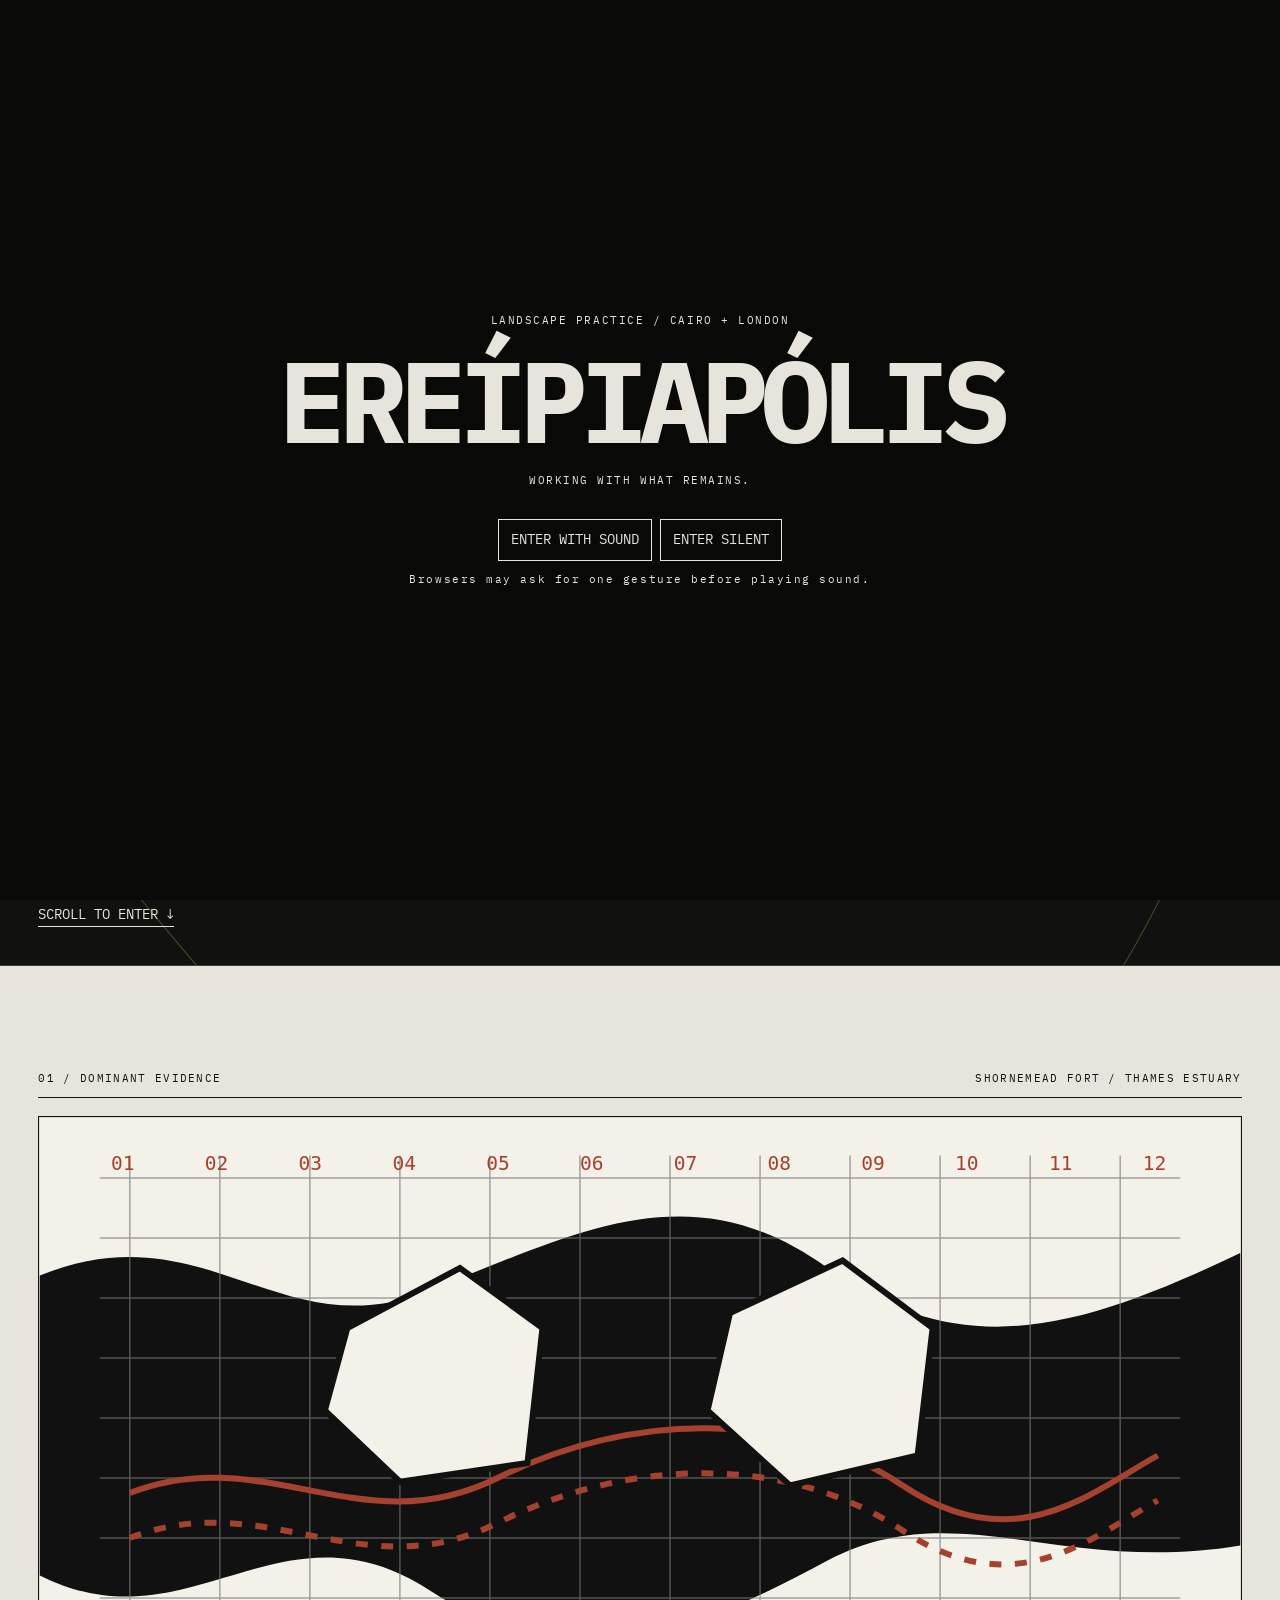
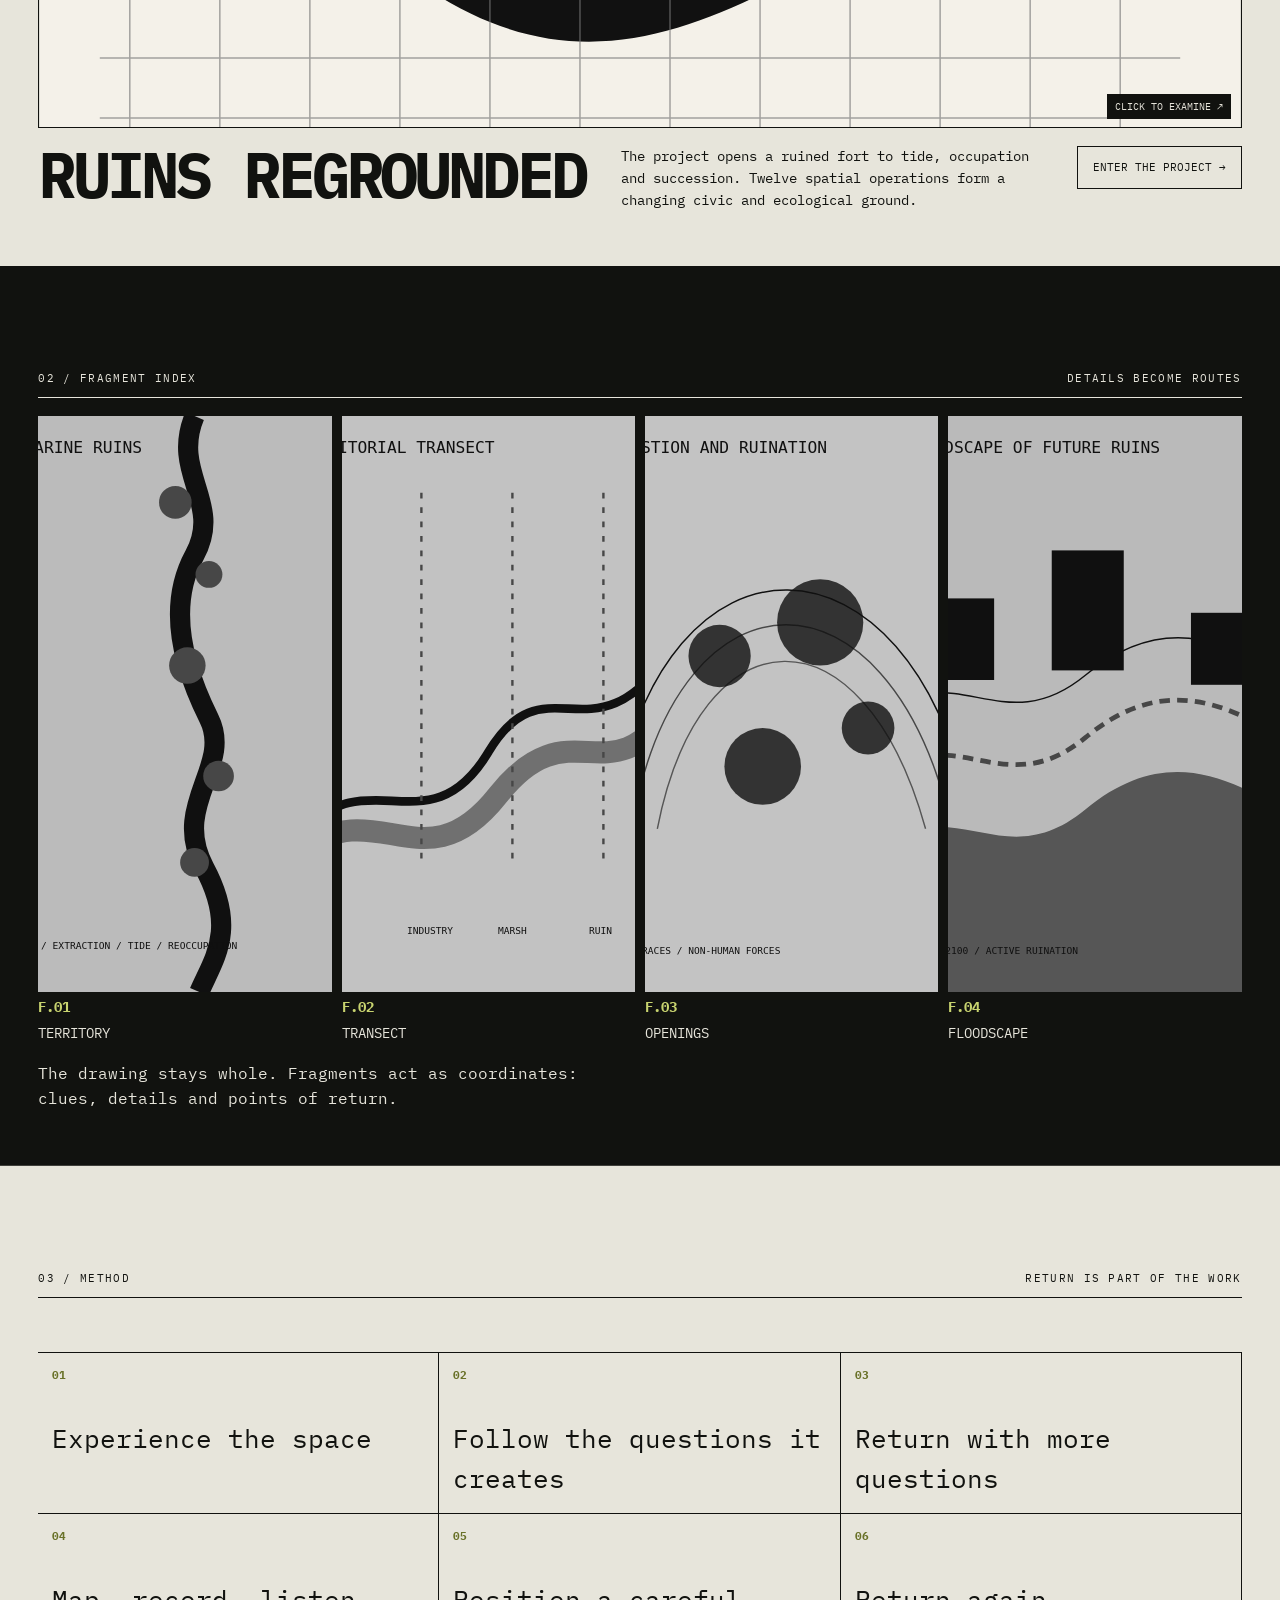
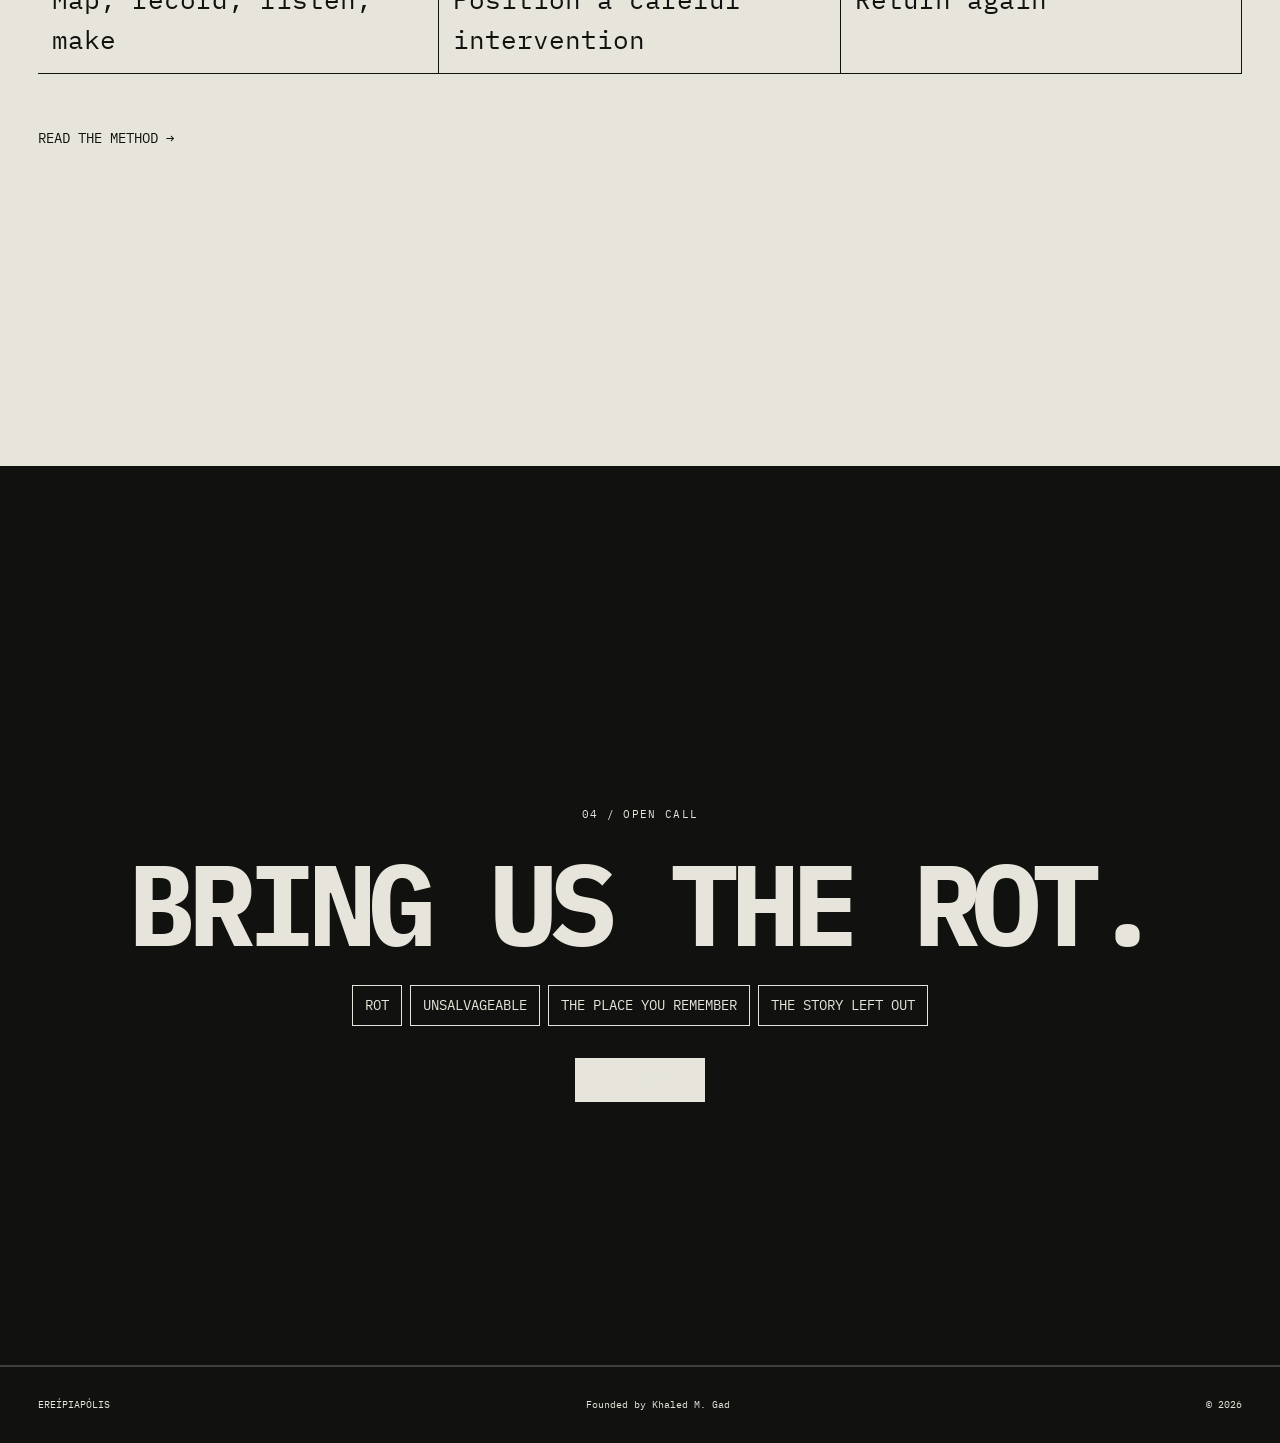
==== commit b8782d0d: "Create EREIPIApolis V7.2 fragment iteration" ====
--- a/index.html
+++ b/index.html
@@ -1,58 +1,11 @@
-<!doctype html>
-<html lang="en">
-<head>
-<meta charset="utf-8">
-<meta name="viewport" content="width=device-width,initial-scale=1">
-<title>IRIBIOPOLIS — Landscape Practice</title>
-<meta name="description" content="IRIBIOPOLIS investigates what happens after places stop behaving as intended.">
-<link rel="icon" href="assets/sigil.svg" type="image/svg+xml">
-<link rel="stylesheet" href="styles.css">
-</head>
-<body data-page="home">
-<div class="grain" aria-hidden="true"></div>
-<header class="site-header">
-  <a class="identity" href="index.html"><img src="assets/sigil.svg" alt=""><span>IRIBIOPOLIS</span></a>
-  <button class="menu-toggle" aria-expanded="false" aria-controls="site-nav">MENU</button>
-  <nav id="site-nav">
-    <a href="about.html">About</a>
-    <a href="project.html">Project</a>
-    <a href="partners.html">Partners / Clients</a>
-    <a href="references.html">References</a>
-  </nav>
-</header>
+<!doctype html><html lang="en"><head><meta charset="utf-8"><meta name="viewport" content="width=device-width,initial-scale=1"><title>EREÍPIAPÓLIS — working with what remains</title><meta name="description" content="EREÍPIAPÓLIS is a landscape practice studying the afterlives of damaged ground."><meta name="theme-color" content="#11120f"><link rel="icon" href="assets/sigil.svg" type="image/svg+xml"><link rel="preconnect" href="https://fonts.googleapis.com"><link rel="preconnect" href="https://fonts.gstatic.com" crossorigin><link href="https://fonts.googleapis.com/css2?family=IBM+Plex+Mono:ital,wght@0,300;0,400;0,500;0,600;1,400&display=swap" rel="stylesheet"><link rel="stylesheet" href="styles.css"></head><body data-page="home">
+<div class="prelude"><div class="prelude-copy"><span>LANDSCAPE PRACTICE / CAIRO + LONDON</span><strong>EREÍPIAPÓLIS</strong><em>WORKING WITH WHAT REMAINS.</em><div class="sound-entry"><button data-sound="on">ENTER WITH SOUND</button><button data-sound="off">ENTER SILENT</button></div><small>Browsers may ask for one gesture before playing sound.</small></div></div>
+<canvas id="spore-field" aria-hidden="true"></canvas><div class="grain" aria-hidden="true"></div><div class="cursor" aria-hidden="true"><span></span></div>
+<header class="site-header"><a class="identity" href="index.html"><img src="assets/sigil.svg" alt=""><span>EREÍPIAPÓLIS</span></a><button class="menu-toggle" aria-expanded="false" aria-controls="site-nav">MENU</button><nav id="site-nav"><a href="about.html">About</a><a href="project.html">Project</a><a href="partners.html">Partners</a><a href="references.html">References</a></nav></header>
 <main>
-<section class="home-hero">
-  <div class="hero-meta">LANDSCAPE PRACTICE / LONDON</div>
-  <a class="home-drawing" href="project.html" aria-label="Open Ruins Regrounded">
-    <img src="assets/hero.svg" alt="Composite landscape drawing of Shornemead Fort and its tidal ground">
-  </a>
-  <div class="home-title">
-    <h1>IRIBIOPOLIS</h1>
-    <p>Working with what remains.</p>
-  </div>
-</section>
-<section class="position-block">
-  <div class="label">POSITION / 01</div>
-  <div class="position-copy">
-    <h2>What happens after a place has stopped behaving as intended?</h2>
-    <p>IRIBIOPOLIS investigates the afterlife of places: material failure, alternative use, ecological occupation, memory and changing ground. Design begins by finding what is already happening before deciding whether to intervene, intensify, redirect or leave a process alone.</p>
-    <a class="text-link" href="about.html">Read the practice position →</a>
-  </div>
-</section>
-<section class="project-preview">
-  <div class="label">PROJECT / 01</div>
-  <div class="preview-grid">
-    <div>
-      <p class="eyebrow">Shornemead Fort / Gravesend / Thames Estuary</p>
-      <h2>Ruins Regrounded</h2>
-      <p>A future landscape formed through decay, subversion and assimilation rather than resistance to change.</p>
-      <a class="button" href="project.html">Open project</a>
-    </div>
-    <a class="preview-image" href="project.html"><img src="assets/transect.svg" alt="Transect through the Thames landscape toward Shornemead Fort"></a>
-  </div>
-</section>
-</main>
-<footer><span>IRIBIOPOLIS</span><span>Founded by Khaled M. Gad</span><span>© 2026</span></footer>
-<script src="script.js"></script>
-</body>
-</html>+<section class="home-intro panel"><div class="intro-copy"><p class="kicker">00 / PRACTICE FIELD</p><h1>EREÍPIA<br>PÓLIS</h1><p class="lede">A landscape practice studying the afterlives of damaged ground.</p><a class="down" href="#project-entry">SCROLL TO ENTER ↓</a></div><div class="weather" aria-hidden="true"><span></span><span></span><span></span></div></section>
+<section id="project-entry" class="panel evidence-panel light"><div class="panel-head"><span>01 / DOMINANT EVIDENCE</span><span>SHORNEMEAD FORT / THAMES ESTUARY</span></div><a class="full-drawing zoomable" href="assets/hero.svg"><img src="assets/hero.svg" alt="Composite drawing of Shornemead Fort, its openings, material decay and tidal ground"><span>CLICK TO EXAMINE ↗</span></a><div class="drawing-caption"><h2>RUINS REGROUNDED</h2><p>The project opens a ruined fort to tide, occupation and succession. Twelve spatial operations form a changing civic and ecological ground.</p><a class="button" href="project.html">ENTER THE PROJECT →</a></div></section>
+<section class="panel fragments-panel"><div class="panel-head"><span>02 / FRAGMENT INDEX</span><span>DETAILS BECOME ROUTES</span></div><div class="fragment-strip"><a href="project.html#territory"><img src="assets/estuarine.svg" alt="Estuarine territory fragment"><b>F.01</b><span>TERRITORY</span></a><a href="project.html#transect"><img src="assets/transect.svg" alt="Transect fragment"><b>F.02</b><span>TRANSECT</span></a><a href="project.html#openings"><img src="assets/digestion.svg" alt="Opening fragment"><b>F.03</b><span>OPENINGS</span></a><a href="project.html#floodscape"><img src="assets/floodscape.svg" alt="Floodscape fragment"><b>F.04</b><span>FLOODSCAPE</span></a></div><p class="fragment-note">The drawing stays whole. Fragments act as coordinates: clues, details and points of return.</p></section>
+<section class="panel method-panel light"><div class="panel-head"><span>03 / METHOD</span><span>RETURN IS PART OF THE WORK</span></div><ol class="method-line"><li><b>01</b>Experience the space</li><li><b>02</b>Follow the questions it creates</li><li><b>03</b>Return with more questions</li><li><b>04</b>Map, record, listen, make</li><li><b>05</b>Position a careful intervention</li><li><b>06</b>Return again</li></ol><a class="text-link" href="about.html#method">READ THE METHOD →</a></section>
+<section class="panel call-panel"><div><p class="kicker">04 / OPEN CALL</p><h2 data-call-line>BRING US THE ROT.</h2><div class="variant-switch" aria-label="Open call wording options"><button data-call="BRING US THE ROT.">ROT</button><button data-call="BRING US THE UNSALVAGEABLE.">UNSALVAGEABLE</button><button data-call="BRING US THE PLACE ONLY YOU REMEMBER.">THE PLACE YOU REMEMBER</button><button data-call="BRING US THE STORY THE MAP LEFT OUT.">THE STORY LEFT OUT</button></div><a class="button light" href="partners.html#open-call">WORK WITH US →</a></div></section>
+</main><footer><span>EREÍPIAPÓLIS</span><span>Founded by Khaled M. Gad</span><span>© 2026</span></footer><audio id="storm" loop preload="none" src="https://upload.wikimedia.org/wikipedia/commons/transcoded/7/72/Rain_and_thunder.ogg/Rain_and_thunder.ogg.mp3"></audio><script src="script.js"></script></body></html>
--- a/styles.css
+++ b/styles.css
@@ -1,6 +1 @@
-@import url('https://fonts.googleapis.com/css2?family=IBM+Plex+Mono:wght@400;500;600&family=Syne:wght@500;600;700;800&display=swap');
-:root{--bone:#e8e1d2;--ash:#c9c0ad;--ink:#11130f;--moss:#536149;--rust:#a94c35;--water:#6f8c91;--acid:#c8d66b;--line:rgba(17,19,15,.28);--mono:'IBM Plex Mono',monospace;--display:'Syne',sans-serif;--pad:clamp(18px,3vw,46px)}
-*{box-sizing:border-box}html{scroll-behavior:smooth;background:var(--ink)}body{margin:0;background:var(--bone);color:var(--ink);font-family:var(--mono);overflow-x:hidden}body.menu-open{overflow:hidden}a{color:inherit}.grain{position:fixed;inset:0;z-index:40;pointer-events:none;opacity:.12;mix-blend-mode:multiply;background-image:radial-gradient(#111 0.7px,transparent .8px);background-size:4px 4px}.cursor{position:fixed;left:0;top:0;width:34px;height:34px;border:1px solid var(--rust);border-radius:50%;transform:translate(-50%,-50%);z-index:200;pointer-events:none;mix-blend-mode:difference;transition:width .18s,height .18s,background .18s}.cursor:before,.cursor:after{content:'';position:absolute;background:var(--rust)}.cursor:before{left:50%;top:-7px;width:1px;height:48px}.cursor:after{top:50%;left:-7px;height:1px;width:48px}.cursor.active{width:64px;height:64px;background:rgba(169,76,53,.25)}#spore-field{position:fixed;inset:0;width:100%;height:100%;z-index:1;pointer-events:none;opacity:.25}.prelude{position:fixed;inset:0;background:var(--ink);z-index:999;display:grid;place-content:center;color:var(--bone);transition:opacity 1s ease,visibility 1s}.prelude.done{opacity:0;visibility:hidden}.prelude-mark{font-family:var(--display);font-size:clamp(34px,8vw,120px);font-weight:800;letter-spacing:-.06em}.prelude-line{height:1px;background:var(--rust);animation:grow 1.4s ease both}@keyframes grow{from{transform:scaleX(0)}to{transform:scaleX(1)}}.site-header{position:fixed;left:0;right:0;top:0;z-index:100;display:flex;align-items:center;justify-content:space-between;padding:14px var(--pad);border-bottom:1px solid rgba(232,225,210,.28);background:rgba(17,19,15,.78);color:var(--bone);backdrop-filter:blur(14px);transition:transform .35s}.identity{display:flex;align-items:center;gap:10px;text-decoration:none;font-family:var(--display);font-weight:800;letter-spacing:.04em}.identity img{width:34px;height:34px;filter:invert(1)}.site-header nav{display:flex;gap:7px}.site-header nav a,.menu-toggle{font:500 12px var(--mono);text-transform:uppercase;letter-spacing:.08em;text-decoration:none;border:1px solid rgba(232,225,210,.35);padding:9px 12px;background:transparent;color:inherit}.site-header nav a:hover,.site-header nav a.active{background:var(--bone);color:var(--ink)}.menu-toggle{display:none}.hero{min-height:100svh;padding-top:64px;background:var(--ink);color:var(--bone);position:relative;z-index:2;overflow:hidden}.hero-plate{display:block;position:relative;height:67svh;background:#f3f0e8;overflow:hidden;border-bottom:1px solid rgba(232,225,210,.3)}.hero-plate img{width:100%;height:100%;object-fit:contain;display:block;filter:grayscale(.1) contrast(1.08);transition:transform 9s cubic-bezier(.16,.7,.12,1)}.hero-plate:hover img{transform:scale(1.018)}.erosion-mask{position:absolute;inset:0;background:radial-gradient(circle at 15% 25%,transparent 0 7%,rgba(17,19,15,.08) 7.5% 10%,transparent 11%),radial-gradient(circle at 82% 72%,transparent 0 11%,rgba(169,76,53,.17) 11.5% 13%,transparent 14%);mix-blend-mode:multiply;animation:drift 16s ease-in-out infinite alternate}.scan{position:absolute;inset:-100% 0;background:linear-gradient(transparent 48%,rgba(200,214,107,.22) 50%,transparent 52%);animation:scan 7s linear infinite}@keyframes scan{to{transform:translateY(100%)}}@keyframes drift{to{transform:translate3d(2%,-1%,0) scale(1.04)}}.hero-copy{display:grid;grid-template-columns:1fr auto 1fr;align-items:end;gap:30px;padding:26px var(--pad) 34px}.hero h1{font:800 clamp(55px,11vw,170px)/.73 var(--display);letter-spacing:-.085em;margin:0;white-space:nowrap}.kicker,.eyebrow,.section-code{font-size:11px;letter-spacing:.15em;text-transform:uppercase}.hero-statement{text-align:right}.hero-statement p{font:600 clamp(17px,2vw,28px)/1.15 var(--display);margin:0 0 15px}.hero-statement a,.text-link{font-size:12px;text-transform:uppercase;letter-spacing:.08em;text-underline-offset:4px}.coordinates{position:absolute;left:var(--pad);right:var(--pad);top:82px;display:flex;justify-content:space-between;color:var(--ink);font-size:10px;pointer-events:none}.section{position:relative;z-index:2;padding:clamp(80px,11vw,170px) var(--pad);border-top:1px solid var(--line)}.section-code{color:var(--rust);margin-bottom:clamp(45px,7vw,100px)}h2{font:700 clamp(42px,7vw,108px)/.92 var(--display);letter-spacing:-.065em;margin:0}p{font-size:clamp(15px,1.35vw,20px);line-height:1.55}.threshold-grid{display:grid;grid-template-columns:1.5fr .75fr;gap:8vw;align-items:end}.threshold-grid div{border-left:1px solid var(--ink);padding-left:22px}.threshold .text-link{display:inline-block;margin-top:60px}.dark{background:var(--ink);color:var(--bone);border-color:rgba(232,225,210,.25)}.portal{display:grid;grid-template-columns:1.2fr .8fr;gap:5vw}.portal .section-code{grid-column:1/-1}.portal-image{position:relative;display:block;background:#f4f0e7;overflow:hidden;min-height:62vh}.portal-image img{width:100%;height:100%;object-fit:cover;display:block;filter:grayscale(1) contrast(1.2);transition:filter .4s,transform .8s}.portal-image:hover img{filter:grayscale(.2) contrast(1.08);transform:scale(1.018)}.portal-image span{position:absolute;right:0;bottom:0;padding:13px 17px;background:var(--acid);color:var(--ink);font-size:12px;font-weight:600}.portal-copy{align-self:end;padding-bottom:30px}.portal-copy h2{font-size:clamp(38px,5vw,78px)}.portal-copy p{max-width:620px}.button{display:inline-flex;align-items:center;justify-content:center;padding:13px 17px;border:1px solid currentColor;text-decoration:none;text-transform:uppercase;font-size:12px;letter-spacing:.09em;margin-top:20px;transition:.2s}.button:hover{background:var(--bone);color:var(--ink)}.button.light:hover{background:var(--acid)}.systems{overflow:hidden}.system-orbit{height:min(67vw,680px);min-height:480px;position:relative;border:1px solid var(--ink);background:radial-gradient(circle at center,rgba(83,97,73,.14),transparent 52%),repeating-radial-gradient(circle at center,transparent 0 58px,rgba(17,19,15,.09) 59px 60px)}.system-node{position:absolute;left:var(--x);top:var(--y);z-index:3;transform:translate(-50%,-50%);text-decoration:none;text-transform:uppercase;background:var(--bone);border:1px solid var(--ink);box-shadow:7px 7px 0 var(--ink);padding:14px 16px;font-weight:600;transition:.2s}.system-node span{display:block;color:var(--rust);font-size:10px}.system-node:hover{background:var(--acid);transform:translate(calc(-50% + 4px),calc(-50% + 4px));box-shadow:2px 2px 0 var(--ink)}.root-lines{position:absolute;inset:4%;width:92%;height:92%}.root-lines path{fill:none;stroke:var(--rust);stroke-width:1.3;stroke-dasharray:9 8;animation:dash 30s linear infinite}@keyframes dash{to{stroke-dashoffset:-500}}.archive-intro{display:grid;grid-template-columns:1.3fr .7fr;gap:6vw;align-items:end;margin-bottom:70px}.archive-cards{display:grid;grid-template-columns:repeat(3,1fr);gap:12px}.archive-cards a{position:relative;display:block;background:#f4f0e8;text-decoration:none;overflow:hidden}.archive-cards img{display:block;width:100%;aspect-ratio:3/4;object-fit:cover;filter:grayscale(1) contrast(1.2);transition:.6s}.archive-cards a:hover img{filter:none;transform:scale(1.025)}.archive-cards span{position:absolute;left:0;right:0;bottom:0;background:rgba(17,19,15,.88);padding:17px;color:var(--bone);display:grid;gap:5px}.archive-cards small{text-transform:uppercase;letter-spacing:.09em;color:var(--ash)}.relations-preview-grid{display:grid;grid-template-columns:1fr 1fr;gap:8vw}.relation-list{border-top:1px solid var(--ink)}.relation-list a{display:flex;justify-content:space-between;gap:30px;padding:20px 0;border-bottom:1px solid var(--ink);text-decoration:none;font-size:clamp(15px,1.5vw,21px)}.relation-list a:hover{padding-left:12px;color:var(--rust)}.contact-ruin{display:grid;grid-template-columns:.45fr 1.55fr;gap:7vw;align-items:center}.contact-sigil img{width:min(320px,100%);filter:invert(1);animation:rotate 70s linear infinite}@keyframes rotate{to{transform:rotate(360deg)}}footer{position:relative;z-index:2;background:var(--ink);color:var(--bone);border-top:1px solid rgba(232,225,210,.3);padding:22px var(--pad);display:flex;justify-content:space-between;font-size:11px;text-transform:uppercase;letter-spacing:.1em}
-/* inner pages */.page-hero{min-height:72svh;padding:150px var(--pad) 70px;background:var(--ink);color:var(--bone);display:grid;align-content:end;position:relative;z-index:2;overflow:hidden}.page-hero:after{content:'';position:absolute;inset:0;background:linear-gradient(115deg,transparent 0 68%,rgba(169,76,53,.2) 68% 69%,transparent 69%),repeating-linear-gradient(90deg,transparent 0 79px,rgba(232,225,210,.035) 80px);pointer-events:none}.page-hero h1{font:800 clamp(64px,13vw,200px)/.73 var(--display);letter-spacing:-.085em;margin:0;position:relative;z-index:1}.page-hero p{max-width:680px;position:relative;z-index:1}.page-grid{display:grid;grid-template-columns:.55fr 1.45fr;gap:8vw}.sticky-label{position:sticky;top:100px;align-self:start}.principle-list article{padding:30px 0;border-top:1px solid var(--ink);display:grid;grid-template-columns:70px 1fr;gap:20px}.principle-list h3{font:600 clamp(25px,3vw,45px)/1 var(--display);margin:0}.project-full{display:grid;gap:14px}.project-full img{display:block;width:100%;background:#fff}.figure-link{display:block;position:relative}.figure-link:after{content:'OPEN FULL DRAWING ↗';position:absolute;right:0;bottom:0;padding:10px 13px;background:var(--acid);color:var(--ink);font-size:10px}.chapter{padding:100px var(--pad);border-top:1px solid var(--line);position:relative;z-index:2}.chapter.dark{border-color:rgba(232,225,210,.25)}.chapter-head{display:grid;grid-template-columns:.6fr 1.4fr;gap:6vw;margin-bottom:55px}.chapter-head h2{font-size:clamp(38px,6vw,88px)}.fieldnote-grid{display:grid;grid-template-columns:repeat(2,1fr);gap:14px}.fieldnote-card{border:1px solid currentColor;padding:18px;min-height:260px;display:flex;flex-direction:column;justify-content:space-between;text-decoration:none;transition:.25s}.fieldnote-card:hover{background:var(--acid);color:var(--ink);transform:translateY(-5px)}.fieldnote-card h3{font:600 clamp(24px,3vw,42px)/1 var(--display);margin:0}.fieldnote-card small{text-transform:uppercase;letter-spacing:.08em}.relation-columns{display:grid;grid-template-columns:repeat(3,1fr);gap:15px}.relation-columns article{border-top:2px solid currentColor;padding-top:20px}.reference-list{display:grid;grid-template-columns:repeat(2,1fr);gap:0 50px}.reference-list article{border-top:1px solid currentColor;padding:20px 0}.reference-list h3{font-family:var(--display);margin:0 0 8px}.reference-list p{font-size:14px}.reveal{opacity:0;transform:translateY(35px);transition:opacity .8s,transform .8s}.reveal.visible{opacity:1;transform:none}
-@media(max-width:900px){.cursor{display:none}.site-header{padding:11px 14px}.menu-toggle{display:block}.site-header nav{position:fixed;inset:57px 0 auto 0;background:var(--ink);padding:16px;display:none;grid-template-columns:1fr}.site-header nav.open{display:grid}.hero-plate{height:55svh}.hero-copy{grid-template-columns:1fr;padding:22px 16px 30px}.hero h1{font-size:18vw}.hero-statement{text-align:left}.coordinates{display:none}.section,.chapter{padding:75px 16px}.threshold-grid,.portal,.archive-intro,.relations-preview-grid,.contact-ruin,.page-grid,.chapter-head{grid-template-columns:1fr}.threshold-grid div{border-left:0;border-top:1px solid;padding:20px 0 0}.portal-image{min-height:45vh}.archive-cards,.relation-columns{grid-template-columns:1fr}.system-orbit{height:660px}.system-node{font-size:11px;padding:10px}.fieldnote-grid,.reference-list{grid-template-columns:1fr}.page-hero{padding:120px 16px 55px}.page-hero h1{font-size:18vw}.sticky-label{position:static}footer{gap:20px;flex-wrap:wrap}}
-@media(prefers-reduced-motion:reduce){*{animation:none!important;scroll-behavior:auto!important;transition:none!important}.prelude{display:none}}+:root{--ink:#11120f;--paper:#e7e5db;--acid:#c8d36f;--fog:#a6aaa0;--line:rgba(231,229,219,.22);--pad:clamp(18px,3vw,48px);--mono:"IBM Plex Mono","Courier New",monospace}*{box-sizing:border-box}html{scroll-behavior:smooth;background:var(--ink)}body{margin:0;background:var(--ink);color:var(--paper);font-family:var(--mono);font-size:14px;line-height:1.55;overflow-x:hidden}a{color:inherit;text-decoration:none}button{font:inherit}.grain{position:fixed;inset:0;pointer-events:none;opacity:.08;z-index:40;background-image:url("data:image/svg+xml,%3Csvg viewBox='0 0 180 180' xmlns='http://www.w3.org/2000/svg'%3E%3Cfilter id='n'%3E%3CfeTurbulence type='fractalNoise' baseFrequency='.9' numOctaves='3' stitchTiles='stitch'/%3E%3C/filter%3E%3Crect width='100%25' height='100%25' filter='url(%23n)' opacity='.7'/%3E%3C/svg%3E")}#spore-field{position:fixed;inset:0;z-index:0;pointer-events:none;opacity:.35}.site-header{position:fixed;inset:0 0 auto;height:66px;z-index:30;display:flex;align-items:center;justify-content:space-between;padding:0 var(--pad);border-bottom:1px solid var(--line);background:rgba(17,18,15,.82);backdrop-filter:blur(12px);transition:transform .35s ease}.identity{display:flex;gap:10px;align-items:center;font-weight:600;letter-spacing:.05em}.identity img{width:24px;height:24px;filter:invert(1)}#site-nav{display:flex;gap:clamp(18px,3vw,44px);text-transform:uppercase;font-size:12px}#site-nav a{opacity:.62}#site-nav a:hover,#site-nav a.active{opacity:1;color:var(--acid)}.menu-toggle{display:none;background:none;border:0;color:inherit}.prelude{position:fixed;inset:0;z-index:100;background:#090a08;display:grid;place-items:center;transition:opacity 1.1s ease,visibility 1.1s}.prelude.done{opacity:0;visibility:hidden}.prelude-copy{width:min(92vw,1100px);text-align:center;display:flex;flex-direction:column;align-items:center}.prelude-copy span,.prelude-copy em,.prelude-copy small{font-size:11px;letter-spacing:.14em;font-style:normal}.prelude-copy strong{font-size:clamp(34px,9vw,132px);line-height:1;margin:.12em 0;letter-spacing:-.075em;max-width:92vw}.sound-entry{display:flex;gap:8px;margin:30px 0 10px}.sound-entry button,.variant-switch button{background:none;color:inherit;border:1px solid currentColor;padding:9px 12px;cursor:pointer}.sound-entry button:hover,.variant-switch button:hover,.variant-switch button.active{background:var(--acid);color:var(--ink);border-color:var(--acid)}main,footer,.site-header{position:relative;z-index:2}.panel{min-height:100svh;padding:calc(66px + var(--pad)) var(--pad) var(--pad);position:relative;overflow:hidden;border-bottom:1px solid var(--line);scroll-margin-top:66px}.light{background:var(--paper);color:var(--ink)}.home-intro{display:grid;align-items:end}.intro-copy{width:min(100%,1200px)}.kicker,.section-code,.panel-head{font-size:11px;letter-spacing:.12em;text-transform:uppercase}.intro-copy h1,.page-hero h1{font-family:var(--mono);font-size:clamp(58px,14vw,210px);line-height:.78;letter-spacing:-.095em;margin:.18em 0;font-weight:500}.intro-copy .lede{max-width:520px;font-size:clamp(16px,2vw,25px)}.down{display:inline-block;margin-top:32px;border-bottom:1px solid}.weather{position:absolute;inset:0;pointer-events:none;opacity:.25;background:radial-gradient(ellipse at 70% 40%,#6d7458 0,transparent 42%)}.weather span{position:absolute;inset:-20%;border:1px solid rgba(200,211,111,.3);border-radius:48%;animation:drift 16s linear infinite}.weather span:nth-child(2){animation-duration:25s;transform:rotate(50deg)}.weather span:nth-child(3){animation-duration:37s;transform:rotate(110deg)}@keyframes drift{to{rotate:360deg}}.panel-head{display:flex;justify-content:space-between;border-bottom:1px solid currentColor;padding-bottom:10px;margin-bottom:18px}.full-drawing{position:relative;display:grid;place-items:center;width:100%;height:min(68vh,760px);overflow:hidden;border:1px solid currentColor;background:#d7d7cf}.full-drawing img{width:100%;height:100%;object-fit:contain;transition:transform .8s cubic-bezier(.2,.7,.2,1)}.full-drawing:hover img{transform:scale(1.02)}.full-drawing>span{position:absolute;right:10px;bottom:8px;background:var(--ink);color:var(--paper);padding:5px 8px;font-size:10px}.drawing-caption{display:grid;grid-template-columns:1.3fr 1fr auto;gap:30px;align-items:start;margin-top:18px}.drawing-caption h2{font-size:clamp(30px,5vw,76px);line-height:.9;margin:0;letter-spacing:-.06em}.drawing-caption p{margin:0;max-width:580px}.button{display:inline-block;border:1px solid currentColor;padding:12px 15px;font-size:11px;white-space:nowrap}.button:hover{background:var(--acid);color:var(--ink);border-color:var(--acid)}.button.light{color:var(--paper)}.fragments-panel{display:flex;flex-direction:column}.fragment-strip{display:grid;grid-template-columns:repeat(4,1fr);gap:10px;flex:1;min-height:0}.fragment-strip a{display:grid;grid-template-rows:1fr auto auto;gap:5px;overflow:hidden}.fragment-strip img{width:100%;height:100%;object-fit:cover;filter:grayscale(1);opacity:.8;transition:.5s}.fragment-strip a:hover img{filter:none;opacity:1;transform:scale(1.03)}.fragment-strip b{color:var(--acid)}.fragment-note{max-width:560px;font-size:16px}.method-line{list-style:none;padding:0;margin:6vh 0;display:grid;grid-template-columns:repeat(3,1fr);border-top:1px solid}.method-line li{min-height:150px;padding:14px;border-right:1px solid;border-bottom:1px solid;font-size:clamp(16px,2vw,27px)}.method-line b{display:block;font-size:11px;color:#697128;margin-bottom:35px}.call-panel{display:grid;place-items:center;text-align:center}.call-panel h2{font-size:clamp(46px,9vw,130px);line-height:.9;letter-spacing:-.075em;margin:.25em auto;max-width:1400px}.variant-switch{display:flex;flex-wrap:wrap;justify-content:center;gap:8px;margin:24px auto 32px}.page-hero{min-height:75svh;padding:calc(90px + var(--pad)) var(--pad) var(--pad);display:grid;align-content:end;border-bottom:1px solid var(--line)}.page-hero p:last-child{max-width:760px;font-size:clamp(16px,2vw,24px)}.page-hero h1{font-size:clamp(54px,10vw,150px);max-width:1500px}.project-hero{min-height:100svh}.chapter,.drawing-chapter{padding:clamp(80px,10vw,160px) var(--pad);border-bottom:1px solid var(--line);scroll-margin-top:66px}.chapter-head{display:grid;grid-template-columns:minmax(160px,1fr) 3fr;gap:30px}.chapter-head h2{font-size:clamp(30px,5vw,74px);line-height:.95;letter-spacing:-.06em;margin:0 0 24px}.chapter-head p{max-width:800px;font-size:clamp(15px,1.6vw,21px)}.method-grid,.partner-types{list-style:none;padding:0;margin:80px 0 0;display:grid;grid-template-columns:repeat(3,1fr);border-top:1px solid}.method-grid li,.partner-types article{padding:22px;min-height:170px;border-right:1px solid;border-bottom:1px solid}.method-grid b,.method-grid span{display:block}.method-grid span{margin-top:42px}.principle-list{margin-top:70px;display:grid;grid-template-columns:repeat(2,1fr);border-top:1px solid}.principle-list article{display:grid;grid-template-columns:50px 1fr;padding:18px 0;border-bottom:1px solid}.principle-list h3{margin:0;font-size:clamp(18px,2vw,30px)}.fragment-nav{position:sticky;top:66px;z-index:20;background:rgba(17,18,15,.94);display:flex;gap:25px;overflow:auto;padding:12px var(--pad);border-bottom:1px solid var(--line);font-size:10px;white-space:nowrap}.drawing-chapter .full-drawing{height:calc(100svh - 190px);min-height:420px}.fragment-caption{display:grid;grid-template-columns:80px minmax(0,600px);gap:18px;margin-top:14px}.fragment-caption b{color:var(--acid)}.light .fragment-caption b{color:#626c20}.partner-types{grid-template-columns:repeat(4,1fr);margin:0}.partner-types article{min-height:230px}.partner-types p{margin-top:60px}.constellation{display:grid;grid-template-columns:repeat(3,1fr);border-top:1px solid}.constellation a{display:grid;grid-template-columns:35px 1fr auto;grid-template-rows:auto 1fr;gap:0 10px;padding:18px;border-right:1px solid;border-bottom:1px solid;min-height:190px}.constellation a>span{grid-row:1/3;color:var(--acid)}.constellation h3{margin:0;font-size:20px}.constellation p{grid-column:2/4;align-self:end;margin:30px 0 0}.reference-controls{position:sticky;top:66px;z-index:20;display:flex;gap:8px;padding:12px var(--pad);background:rgba(17,18,15,.95);border-bottom:1px solid var(--line);overflow:auto}.reference-controls button{background:none;color:inherit;border:1px solid currentColor;padding:7px 10px;cursor:pointer}.reference-controls button.active{background:var(--acid);color:var(--ink);border-color:var(--acid)}.reference-grid{display:grid;grid-template-columns:repeat(3,1fr)}.reference-grid article{padding:22px;min-height:260px;border-right:1px solid var(--line);border-bottom:1px solid var(--line);transition:.3s}.reference-grid article.hide{display:none}.reference-grid span{font-size:10px;color:var(--acid)}.reference-grid h2{font-size:clamp(20px,2.2vw,32px);line-height:1;margin:45px 0 8px}.reference-grid h3{font-size:13px;font-weight:400;margin:0}.reference-grid p{opacity:.72;margin-top:28px}footer{padding:30px var(--pad);display:flex;justify-content:space-between;border-top:1px solid var(--line);font-size:10px}.reveal{opacity:0;transform:translateY(30px);transition:opacity .8s ease,transform .8s cubic-bezier(.2,.7,.2,1)}.reveal.visible{opacity:1;transform:none}.light .reveal{transition-duration:1s}.cursor{position:fixed;z-index:90;width:8px;height:8px;border-radius:50%;background:var(--acid);pointer-events:none;translate:-50% -50%;transition:width .2s,height .2s,background .2s;mix-blend-mode:difference}.cursor.active{width:34px;height:34px;background:white}@media(max-width:800px){.cursor{display:none}.menu-toggle{display:block}#site-nav{position:fixed;inset:66px 0 auto;background:var(--ink);padding:30px;display:none;flex-direction:column}#site-nav.open{display:flex}.panel{min-height:auto;padding-top:100px}.home-intro{min-height:100svh}.drawing-caption,.chapter-head{grid-template-columns:1fr}.fragment-strip{grid-template-columns:1fr 1fr}.fragment-strip a{height:40vh}.method-line,.method-grid,.partner-types,.constellation,.reference-grid{grid-template-columns:1fr}.drawing-chapter .full-drawing,.full-drawing{height:60svh}.page-hero{min-height:75svh}.principle-list{grid-template-columns:1fr}.partner-types article{min-height:170px}.reference-grid article{min-height:220px}footer{gap:10px;flex-wrap:wrap}.intro-copy h1{font-size:22vw}}@media(prefers-reduced-motion:reduce){html{scroll-behavior:auto}.weather span{animation:none}.reveal{opacity:1;transform:none}.full-drawing img{transition:none}}
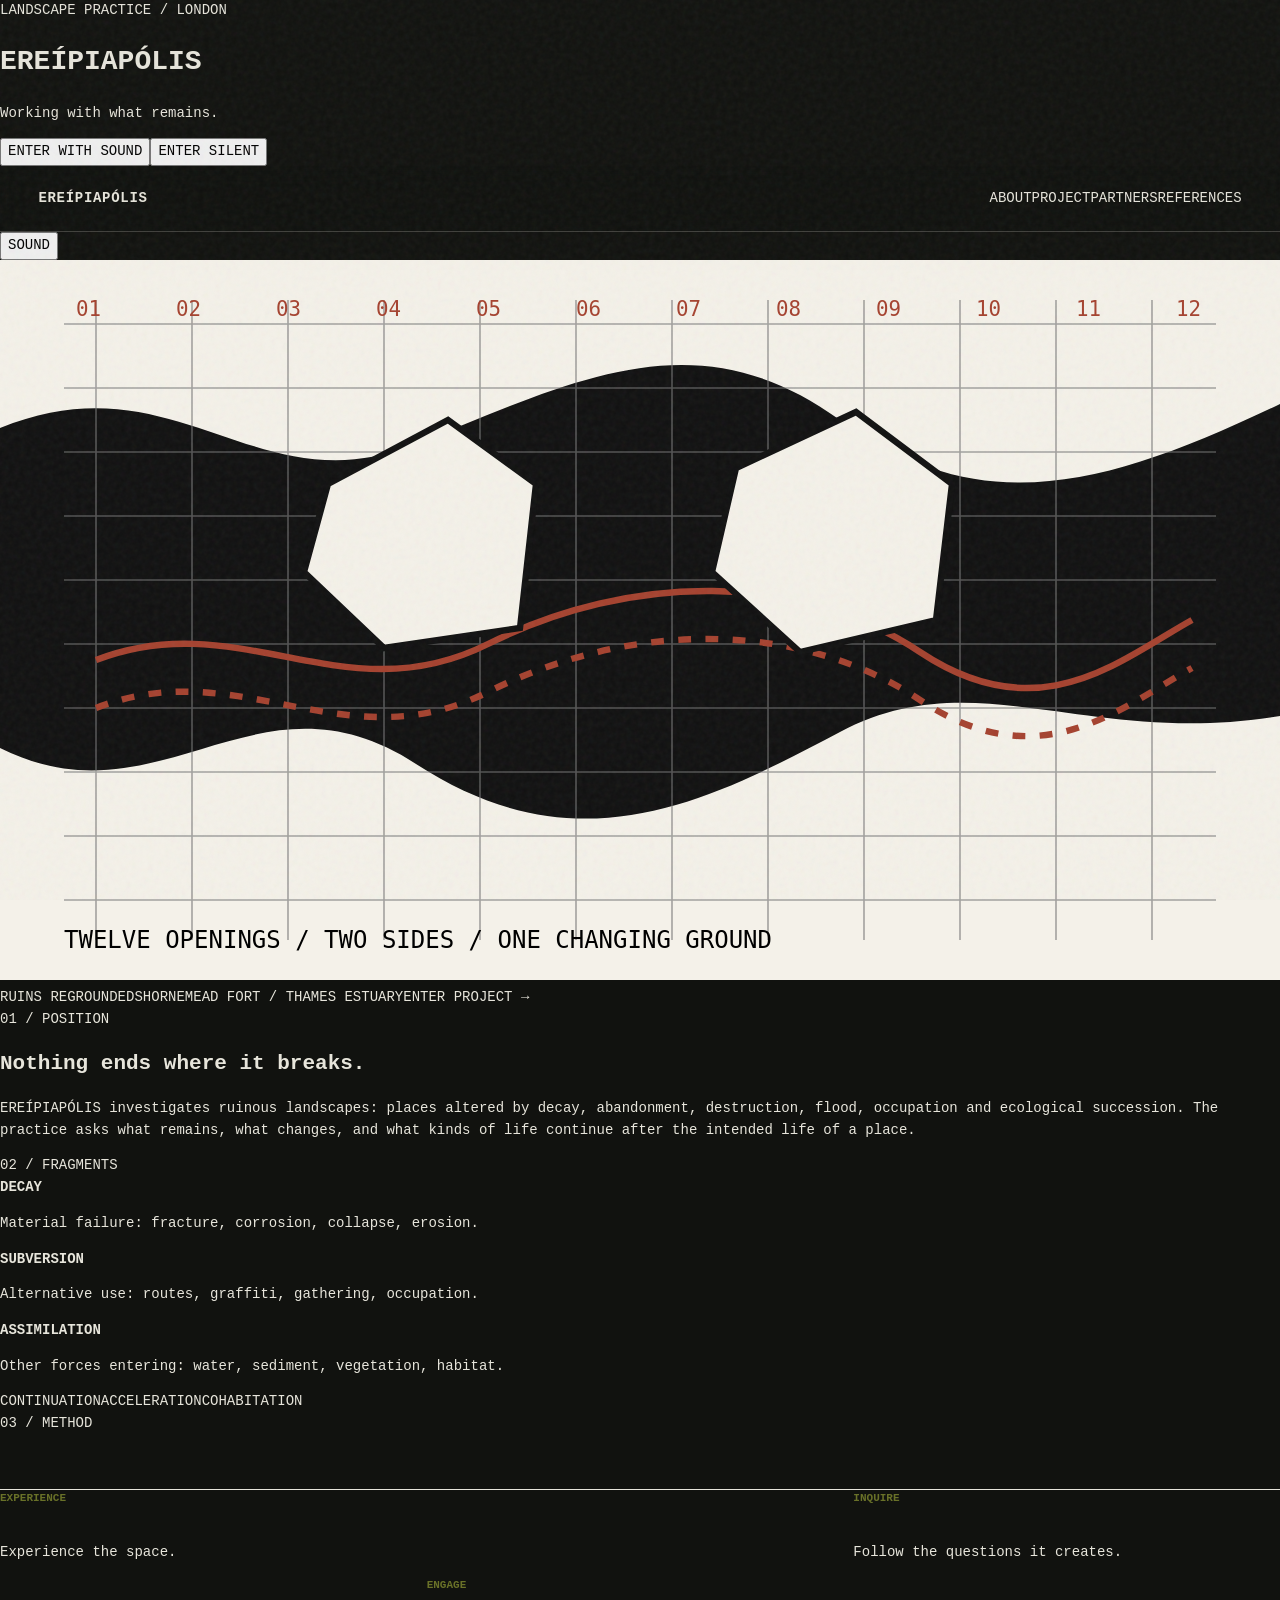
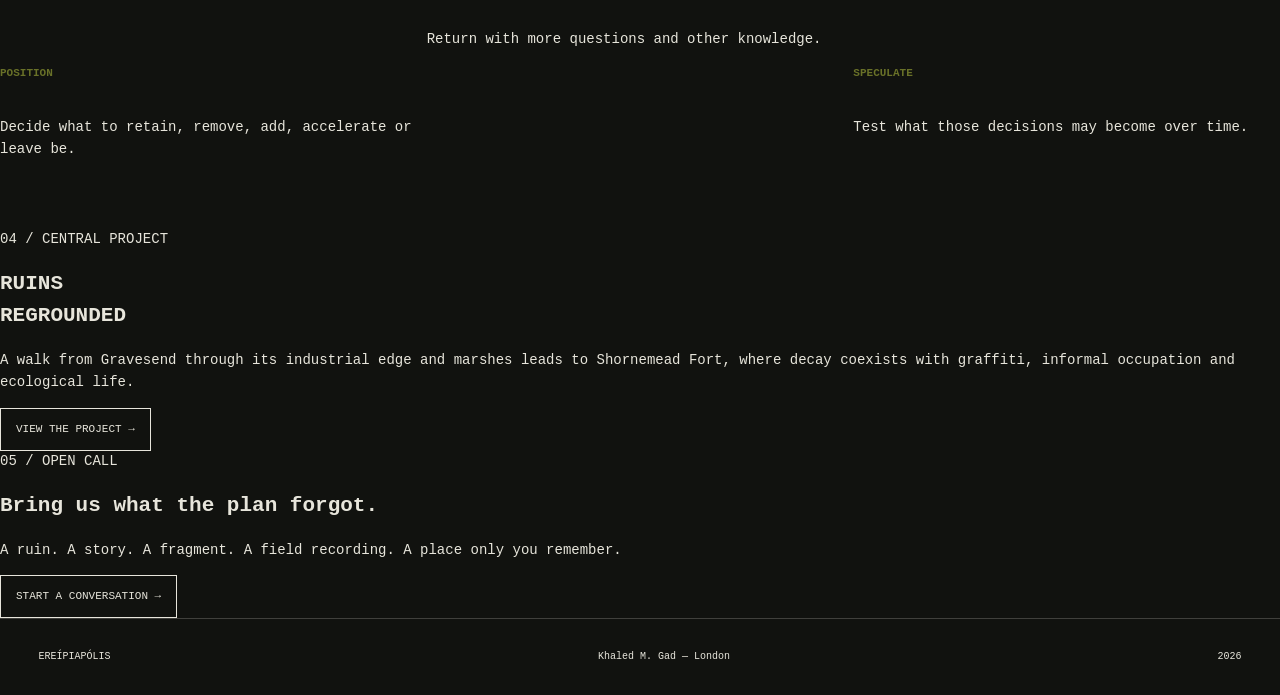
==== commit 35b307aa: "Rebuild homepage as EREÍPIAPÓLIS V7.1 continuation" ====
--- a/index.html
+++ b/index.html
@@ -1,11 +1,10 @@
-<!doctype html><html lang="en"><head><meta charset="utf-8"><meta name="viewport" content="width=device-width,initial-scale=1"><title>EREÍPIAPÓLIS — working with what remains</title><meta name="description" content="EREÍPIAPÓLIS is a landscape practice studying the afterlives of damaged ground."><meta name="theme-color" content="#11120f"><link rel="icon" href="assets/sigil.svg" type="image/svg+xml"><link rel="preconnect" href="https://fonts.googleapis.com"><link rel="preconnect" href="https://fonts.gstatic.com" crossorigin><link href="https://fonts.googleapis.com/css2?family=IBM+Plex+Mono:ital,wght@0,300;0,400;0,500;0,600;1,400&display=swap" rel="stylesheet"><link rel="stylesheet" href="styles.css"></head><body data-page="home">
-<div class="prelude"><div class="prelude-copy"><span>LANDSCAPE PRACTICE / CAIRO + LONDON</span><strong>EREÍPIAPÓLIS</strong><em>WORKING WITH WHAT REMAINS.</em><div class="sound-entry"><button data-sound="on">ENTER WITH SOUND</button><button data-sound="off">ENTER SILENT</button></div><small>Browsers may ask for one gesture before playing sound.</small></div></div>
-<canvas id="spore-field" aria-hidden="true"></canvas><div class="grain" aria-hidden="true"></div><div class="cursor" aria-hidden="true"><span></span></div>
-<header class="site-header"><a class="identity" href="index.html"><img src="assets/sigil.svg" alt=""><span>EREÍPIAPÓLIS</span></a><button class="menu-toggle" aria-expanded="false" aria-controls="site-nav">MENU</button><nav id="site-nav"><a href="about.html">About</a><a href="project.html">Project</a><a href="partners.html">Partners</a><a href="references.html">References</a></nav></header>
-<main>
-<section class="home-intro panel"><div class="intro-copy"><p class="kicker">00 / PRACTICE FIELD</p><h1>EREÍPIA<br>PÓLIS</h1><p class="lede">A landscape practice studying the afterlives of damaged ground.</p><a class="down" href="#project-entry">SCROLL TO ENTER ↓</a></div><div class="weather" aria-hidden="true"><span></span><span></span><span></span></div></section>
-<section id="project-entry" class="panel evidence-panel light"><div class="panel-head"><span>01 / DOMINANT EVIDENCE</span><span>SHORNEMEAD FORT / THAMES ESTUARY</span></div><a class="full-drawing zoomable" href="assets/hero.svg"><img src="assets/hero.svg" alt="Composite drawing of Shornemead Fort, its openings, material decay and tidal ground"><span>CLICK TO EXAMINE ↗</span></a><div class="drawing-caption"><h2>RUINS REGROUNDED</h2><p>The project opens a ruined fort to tide, occupation and succession. Twelve spatial operations form a changing civic and ecological ground.</p><a class="button" href="project.html">ENTER THE PROJECT →</a></div></section>
-<section class="panel fragments-panel"><div class="panel-head"><span>02 / FRAGMENT INDEX</span><span>DETAILS BECOME ROUTES</span></div><div class="fragment-strip"><a href="project.html#territory"><img src="assets/estuarine.svg" alt="Estuarine territory fragment"><b>F.01</b><span>TERRITORY</span></a><a href="project.html#transect"><img src="assets/transect.svg" alt="Transect fragment"><b>F.02</b><span>TRANSECT</span></a><a href="project.html#openings"><img src="assets/digestion.svg" alt="Opening fragment"><b>F.03</b><span>OPENINGS</span></a><a href="project.html#floodscape"><img src="assets/floodscape.svg" alt="Floodscape fragment"><b>F.04</b><span>FLOODSCAPE</span></a></div><p class="fragment-note">The drawing stays whole. Fragments act as coordinates: clues, details and points of return.</p></section>
-<section class="panel method-panel light"><div class="panel-head"><span>03 / METHOD</span><span>RETURN IS PART OF THE WORK</span></div><ol class="method-line"><li><b>01</b>Experience the space</li><li><b>02</b>Follow the questions it creates</li><li><b>03</b>Return with more questions</li><li><b>04</b>Map, record, listen, make</li><li><b>05</b>Position a careful intervention</li><li><b>06</b>Return again</li></ol><a class="text-link" href="about.html#method">READ THE METHOD →</a></section>
-<section class="panel call-panel"><div><p class="kicker">04 / OPEN CALL</p><h2 data-call-line>BRING US THE ROT.</h2><div class="variant-switch" aria-label="Open call wording options"><button data-call="BRING US THE ROT.">ROT</button><button data-call="BRING US THE UNSALVAGEABLE.">UNSALVAGEABLE</button><button data-call="BRING US THE PLACE ONLY YOU REMEMBER.">THE PLACE YOU REMEMBER</button><button data-call="BRING US THE STORY THE MAP LEFT OUT.">THE STORY LEFT OUT</button></div><a class="button light" href="partners.html#open-call">WORK WITH US →</a></div></section>
-</main><footer><span>EREÍPIAPÓLIS</span><span>Founded by Khaled M. Gad</span><span>© 2026</span></footer><audio id="storm" loop preload="none" src="https://upload.wikimedia.org/wikipedia/commons/transcoded/7/72/Rain_and_thunder.ogg/Rain_and_thunder.ogg.mp3"></audio><script src="script.js"></script></body></html>
+<!doctype html>
+<html lang="en"><head><meta charset="utf-8"><meta name="viewport" content="width=device-width,initial-scale=1"><title>EREÍPIAPÓLIS — Landscape Practice</title><meta name="description" content="EREÍPIAPÓLIS investigates ruinous landscapes, their afterlives, and the forms of life that continue through them."><link rel="stylesheet" href="styles.css"></head>
+<body data-page="home"><div class="entry" id="entry"><div class="entry-copy"><span>LANDSCAPE PRACTICE / LONDON</span><h1>EREÍPIAPÓLIS</h1><p>Working with what remains.</p><div class="entry-actions"><button id="enter-sound">ENTER WITH SOUND</button><button id="enter-silent">ENTER SILENT</button></div></div></div><audio id="ambience" loop preload="auto"><source src="https://upload.wikimedia.org/wikipedia/commons/4/42/Rain_and_thunder.ogg" type="audio/ogg"></audio><div class="grain"></div><header class="site-header"><a class="identity" href="index.html">EREÍPIAPÓLIS</a><button class="menu-toggle">MENU</button><nav><a href="about.html">ABOUT</a><a href="project.html">PROJECT</a><a href="partners.html">PARTNERS</a><a href="references.html">REFERENCES</a></nav></header><button class="sound-toggle" id="sound-toggle">SOUND</button>
+<main><section class="hero"><a href="project.html" class="hero-plate"><img src="assets/hero.svg" alt="Ruins Regrounded composite drawing"></a><div class="hero-meta"><span>RUINS REGROUNDED</span><span>SHORNEMEAD FORT / THAMES ESTUARY</span><a href="project.html">ENTER PROJECT →</a></div></section>
+<section class="position section"><span class="code">01 / POSITION</span><div class="split"><h2>Nothing ends where it breaks.</h2><p>EREÍPIAPÓLIS investigates ruinous landscapes: places altered by decay, abandonment, destruction, flood, occupation and ecological succession. The practice asks what remains, what changes, and what kinds of life continue after the intended life of a place.</p></div></section>
+<section class="fragments section dark"><span class="code">02 / FRAGMENTS</span><div class="fragment-stage"><article><b>DECAY</b><p>Material failure: fracture, corrosion, collapse, erosion.</p></article><article><b>SUBVERSION</b><p>Alternative use: routes, graffiti, gathering, occupation.</p></article><article><b>ASSIMILATION</b><p>Other forces entering: water, sediment, vegetation, habitat.</p></article></div><div class="fragment-return"><span>CONTINUATION</span><span>ACCELERATION</span><span>COHABITATION</span></div></section>
+<section class="methods section"><span class="code">03 / METHOD</span><div class="method-line"><article><b>EXPERIENCE</b><p>Experience the space.</p></article><i></i><article><b>INQUIRE</b><p>Follow the questions it creates.</p></article><i></i><article><b>ENGAGE</b><p>Return with more questions and other knowledge.</p></article><i></i><article><b>POSITION</b><p>Decide what to retain, remove, add, accelerate or leave be.</p></article><i></i><article><b>SPECULATE</b><p>Test what those decisions may become over time.</p></article></div></section>
+<section class="project-gate section dark"><span class="code">04 / CENTRAL PROJECT</span><div class="split"><h2>RUINS<br>REGROUNDED</h2><div><p>A walk from Gravesend through its industrial edge and marshes leads to Shornemead Fort, where decay coexists with graffiti, informal occupation and ecological life.</p><a class="button" href="project.html">VIEW THE PROJECT →</a></div></div></section>
+<section class="open-call section"><span class="code">05 / OPEN CALL</span><div class="split"><h2>Bring us what the plan forgot.</h2><div><p>A ruin. A story. A fragment. A field recording. A place only you remember.</p><a class="button" href="partners.html#open-call">START A CONVERSATION →</a></div></div></section></main>
+<footer><span>EREÍPIAPÓLIS</span><span>Khaled M. Gad — London</span><span>2026</span></footer><script src="script.js"></script></body></html>
--- a/styles.css
+++ b/styles.css
@@ -1 +1,2 @@
 :root{--ink:#11120f;--paper:#e7e5db;--acid:#c8d36f;--fog:#a6aaa0;--line:rgba(231,229,219,.22);--pad:clamp(18px,3vw,48px);--mono:"IBM Plex Mono","Courier New",monospace}*{box-sizing:border-box}html{scroll-behavior:smooth;background:var(--ink)}body{margin:0;background:var(--ink);color:var(--paper);font-family:var(--mono);font-size:14px;line-height:1.55;overflow-x:hidden}a{color:inherit;text-decoration:none}button{font:inherit}.grain{position:fixed;inset:0;pointer-events:none;opacity:.08;z-index:40;background-image:url("data:image/svg+xml,%3Csvg viewBox='0 0 180 180' xmlns='http://www.w3.org/2000/svg'%3E%3Cfilter id='n'%3E%3CfeTurbulence type='fractalNoise' baseFrequency='.9' numOctaves='3' stitchTiles='stitch'/%3E%3C/filter%3E%3Crect width='100%25' height='100%25' filter='url(%23n)' opacity='.7'/%3E%3C/svg%3E")}#spore-field{position:fixed;inset:0;z-index:0;pointer-events:none;opacity:.35}.site-header{position:fixed;inset:0 0 auto;height:66px;z-index:30;display:flex;align-items:center;justify-content:space-between;padding:0 var(--pad);border-bottom:1px solid var(--line);background:rgba(17,18,15,.82);backdrop-filter:blur(12px);transition:transform .35s ease}.identity{display:flex;gap:10px;align-items:center;font-weight:600;letter-spacing:.05em}.identity img{width:24px;height:24px;filter:invert(1)}#site-nav{display:flex;gap:clamp(18px,3vw,44px);text-transform:uppercase;font-size:12px}#site-nav a{opacity:.62}#site-nav a:hover,#site-nav a.active{opacity:1;color:var(--acid)}.menu-toggle{display:none;background:none;border:0;color:inherit}.prelude{position:fixed;inset:0;z-index:100;background:#090a08;display:grid;place-items:center;transition:opacity 1.1s ease,visibility 1.1s}.prelude.done{opacity:0;visibility:hidden}.prelude-copy{width:min(92vw,1100px);text-align:center;display:flex;flex-direction:column;align-items:center}.prelude-copy span,.prelude-copy em,.prelude-copy small{font-size:11px;letter-spacing:.14em;font-style:normal}.prelude-copy strong{font-size:clamp(34px,9vw,132px);line-height:1;margin:.12em 0;letter-spacing:-.075em;max-width:92vw}.sound-entry{display:flex;gap:8px;margin:30px 0 10px}.sound-entry button,.variant-switch button{background:none;color:inherit;border:1px solid currentColor;padding:9px 12px;cursor:pointer}.sound-entry button:hover,.variant-switch button:hover,.variant-switch button.active{background:var(--acid);color:var(--ink);border-color:var(--acid)}main,footer,.site-header{position:relative;z-index:2}.panel{min-height:100svh;padding:calc(66px + var(--pad)) var(--pad) var(--pad);position:relative;overflow:hidden;border-bottom:1px solid var(--line);scroll-margin-top:66px}.light{background:var(--paper);color:var(--ink)}.home-intro{display:grid;align-items:end}.intro-copy{width:min(100%,1200px)}.kicker,.section-code,.panel-head{font-size:11px;letter-spacing:.12em;text-transform:uppercase}.intro-copy h1,.page-hero h1{font-family:var(--mono);font-size:clamp(58px,14vw,210px);line-height:.78;letter-spacing:-.095em;margin:.18em 0;font-weight:500}.intro-copy .lede{max-width:520px;font-size:clamp(16px,2vw,25px)}.down{display:inline-block;margin-top:32px;border-bottom:1px solid}.weather{position:absolute;inset:0;pointer-events:none;opacity:.25;background:radial-gradient(ellipse at 70% 40%,#6d7458 0,transparent 42%)}.weather span{position:absolute;inset:-20%;border:1px solid rgba(200,211,111,.3);border-radius:48%;animation:drift 16s linear infinite}.weather span:nth-child(2){animation-duration:25s;transform:rotate(50deg)}.weather span:nth-child(3){animation-duration:37s;transform:rotate(110deg)}@keyframes drift{to{rotate:360deg}}.panel-head{display:flex;justify-content:space-between;border-bottom:1px solid currentColor;padding-bottom:10px;margin-bottom:18px}.full-drawing{position:relative;display:grid;place-items:center;width:100%;height:min(68vh,760px);overflow:hidden;border:1px solid currentColor;background:#d7d7cf}.full-drawing img{width:100%;height:100%;object-fit:contain;transition:transform .8s cubic-bezier(.2,.7,.2,1)}.full-drawing:hover img{transform:scale(1.02)}.full-drawing>span{position:absolute;right:10px;bottom:8px;background:var(--ink);color:var(--paper);padding:5px 8px;font-size:10px}.drawing-caption{display:grid;grid-template-columns:1.3fr 1fr auto;gap:30px;align-items:start;margin-top:18px}.drawing-caption h2{font-size:clamp(30px,5vw,76px);line-height:.9;margin:0;letter-spacing:-.06em}.drawing-caption p{margin:0;max-width:580px}.button{display:inline-block;border:1px solid currentColor;padding:12px 15px;font-size:11px;white-space:nowrap}.button:hover{background:var(--acid);color:var(--ink);border-color:var(--acid)}.button.light{color:var(--paper)}.fragments-panel{display:flex;flex-direction:column}.fragment-strip{display:grid;grid-template-columns:repeat(4,1fr);gap:10px;flex:1;min-height:0}.fragment-strip a{display:grid;grid-template-rows:1fr auto auto;gap:5px;overflow:hidden}.fragment-strip img{width:100%;height:100%;object-fit:cover;filter:grayscale(1);opacity:.8;transition:.5s}.fragment-strip a:hover img{filter:none;opacity:1;transform:scale(1.03)}.fragment-strip b{color:var(--acid)}.fragment-note{max-width:560px;font-size:16px}.method-line{list-style:none;padding:0;margin:6vh 0;display:grid;grid-template-columns:repeat(3,1fr);border-top:1px solid}.method-line li{min-height:150px;padding:14px;border-right:1px solid;border-bottom:1px solid;font-size:clamp(16px,2vw,27px)}.method-line b{display:block;font-size:11px;color:#697128;margin-bottom:35px}.call-panel{display:grid;place-items:center;text-align:center}.call-panel h2{font-size:clamp(46px,9vw,130px);line-height:.9;letter-spacing:-.075em;margin:.25em auto;max-width:1400px}.variant-switch{display:flex;flex-wrap:wrap;justify-content:center;gap:8px;margin:24px auto 32px}.page-hero{min-height:75svh;padding:calc(90px + var(--pad)) var(--pad) var(--pad);display:grid;align-content:end;border-bottom:1px solid var(--line)}.page-hero p:last-child{max-width:760px;font-size:clamp(16px,2vw,24px)}.page-hero h1{font-size:clamp(54px,10vw,150px);max-width:1500px}.project-hero{min-height:100svh}.chapter,.drawing-chapter{padding:clamp(80px,10vw,160px) var(--pad);border-bottom:1px solid var(--line);scroll-margin-top:66px}.chapter-head{display:grid;grid-template-columns:minmax(160px,1fr) 3fr;gap:30px}.chapter-head h2{font-size:clamp(30px,5vw,74px);line-height:.95;letter-spacing:-.06em;margin:0 0 24px}.chapter-head p{max-width:800px;font-size:clamp(15px,1.6vw,21px)}.method-grid,.partner-types{list-style:none;padding:0;margin:80px 0 0;display:grid;grid-template-columns:repeat(3,1fr);border-top:1px solid}.method-grid li,.partner-types article{padding:22px;min-height:170px;border-right:1px solid;border-bottom:1px solid}.method-grid b,.method-grid span{display:block}.method-grid span{margin-top:42px}.principle-list{margin-top:70px;display:grid;grid-template-columns:repeat(2,1fr);border-top:1px solid}.principle-list article{display:grid;grid-template-columns:50px 1fr;padding:18px 0;border-bottom:1px solid}.principle-list h3{margin:0;font-size:clamp(18px,2vw,30px)}.fragment-nav{position:sticky;top:66px;z-index:20;background:rgba(17,18,15,.94);display:flex;gap:25px;overflow:auto;padding:12px var(--pad);border-bottom:1px solid var(--line);font-size:10px;white-space:nowrap}.drawing-chapter .full-drawing{height:calc(100svh - 190px);min-height:420px}.fragment-caption{display:grid;grid-template-columns:80px minmax(0,600px);gap:18px;margin-top:14px}.fragment-caption b{color:var(--acid)}.light .fragment-caption b{color:#626c20}.partner-types{grid-template-columns:repeat(4,1fr);margin:0}.partner-types article{min-height:230px}.partner-types p{margin-top:60px}.constellation{display:grid;grid-template-columns:repeat(3,1fr);border-top:1px solid}.constellation a{display:grid;grid-template-columns:35px 1fr auto;grid-template-rows:auto 1fr;gap:0 10px;padding:18px;border-right:1px solid;border-bottom:1px solid;min-height:190px}.constellation a>span{grid-row:1/3;color:var(--acid)}.constellation h3{margin:0;font-size:20px}.constellation p{grid-column:2/4;align-self:end;margin:30px 0 0}.reference-controls{position:sticky;top:66px;z-index:20;display:flex;gap:8px;padding:12px var(--pad);background:rgba(17,18,15,.95);border-bottom:1px solid var(--line);overflow:auto}.reference-controls button{background:none;color:inherit;border:1px solid currentColor;padding:7px 10px;cursor:pointer}.reference-controls button.active{background:var(--acid);color:var(--ink);border-color:var(--acid)}.reference-grid{display:grid;grid-template-columns:repeat(3,1fr)}.reference-grid article{padding:22px;min-height:260px;border-right:1px solid var(--line);border-bottom:1px solid var(--line);transition:.3s}.reference-grid article.hide{display:none}.reference-grid span{font-size:10px;color:var(--acid)}.reference-grid h2{font-size:clamp(20px,2.2vw,32px);line-height:1;margin:45px 0 8px}.reference-grid h3{font-size:13px;font-weight:400;margin:0}.reference-grid p{opacity:.72;margin-top:28px}footer{padding:30px var(--pad);display:flex;justify-content:space-between;border-top:1px solid var(--line);font-size:10px}.reveal{opacity:0;transform:translateY(30px);transition:opacity .8s ease,transform .8s cubic-bezier(.2,.7,.2,1)}.reveal.visible{opacity:1;transform:none}.light .reveal{transition-duration:1s}.cursor{position:fixed;z-index:90;width:8px;height:8px;border-radius:50%;background:var(--acid);pointer-events:none;translate:-50% -50%;transition:width .2s,height .2s,background .2s;mix-blend-mode:difference}.cursor.active{width:34px;height:34px;background:white}@media(max-width:800px){.cursor{display:none}.menu-toggle{display:block}#site-nav{position:fixed;inset:66px 0 auto;background:var(--ink);padding:30px;display:none;flex-direction:column}#site-nav.open{display:flex}.panel{min-height:auto;padding-top:100px}.home-intro{min-height:100svh}.drawing-caption,.chapter-head{grid-template-columns:1fr}.fragment-strip{grid-template-columns:1fr 1fr}.fragment-strip a{height:40vh}.method-line,.method-grid,.partner-types,.constellation,.reference-grid{grid-template-columns:1fr}.drawing-chapter .full-drawing,.full-drawing{height:60svh}.page-hero{min-height:75svh}.principle-list{grid-template-columns:1fr}.partner-types article{min-height:170px}.reference-grid article{min-height:220px}footer{gap:10px;flex-wrap:wrap}.intro-copy h1{font-size:22vw}}@media(prefers-reduced-motion:reduce){html{scroll-behavior:auto}.weather span{animation:none}.reveal{opacity:1;transform:none}.full-drawing img{transition:none}}
+
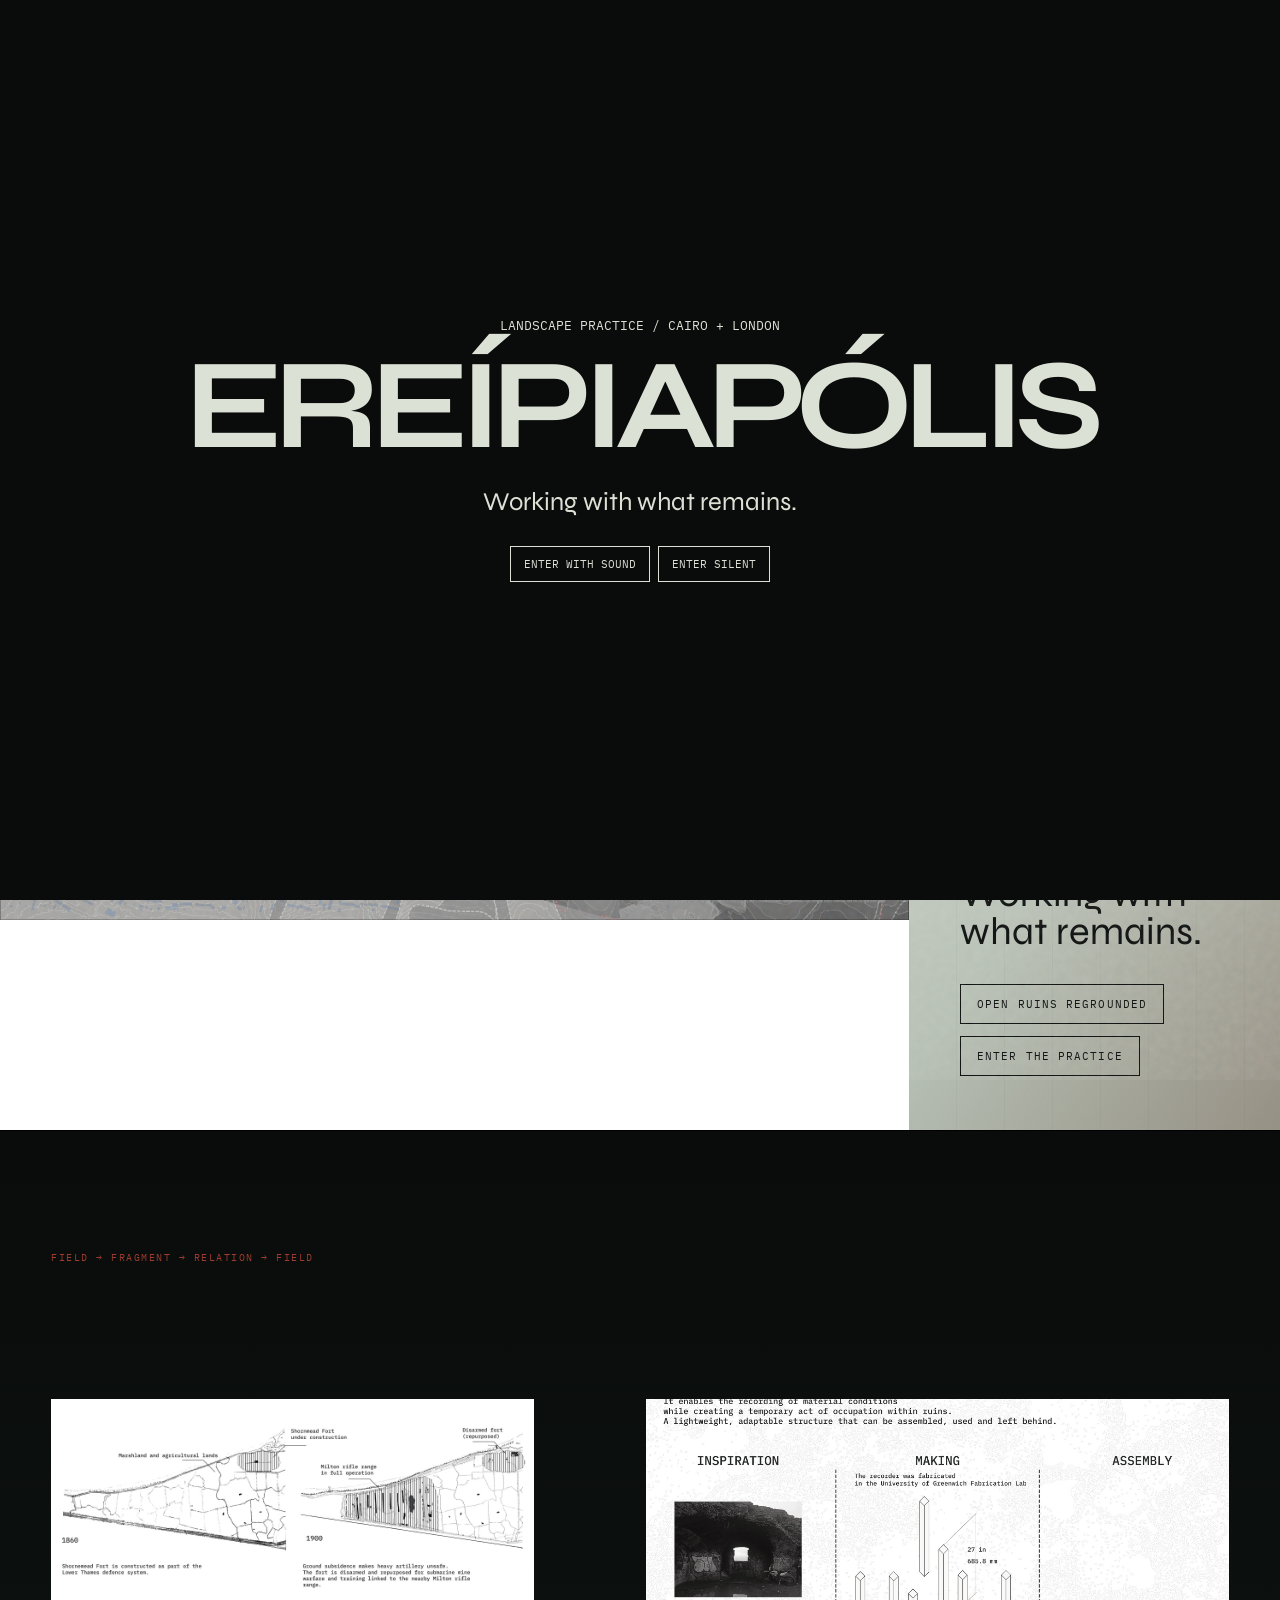
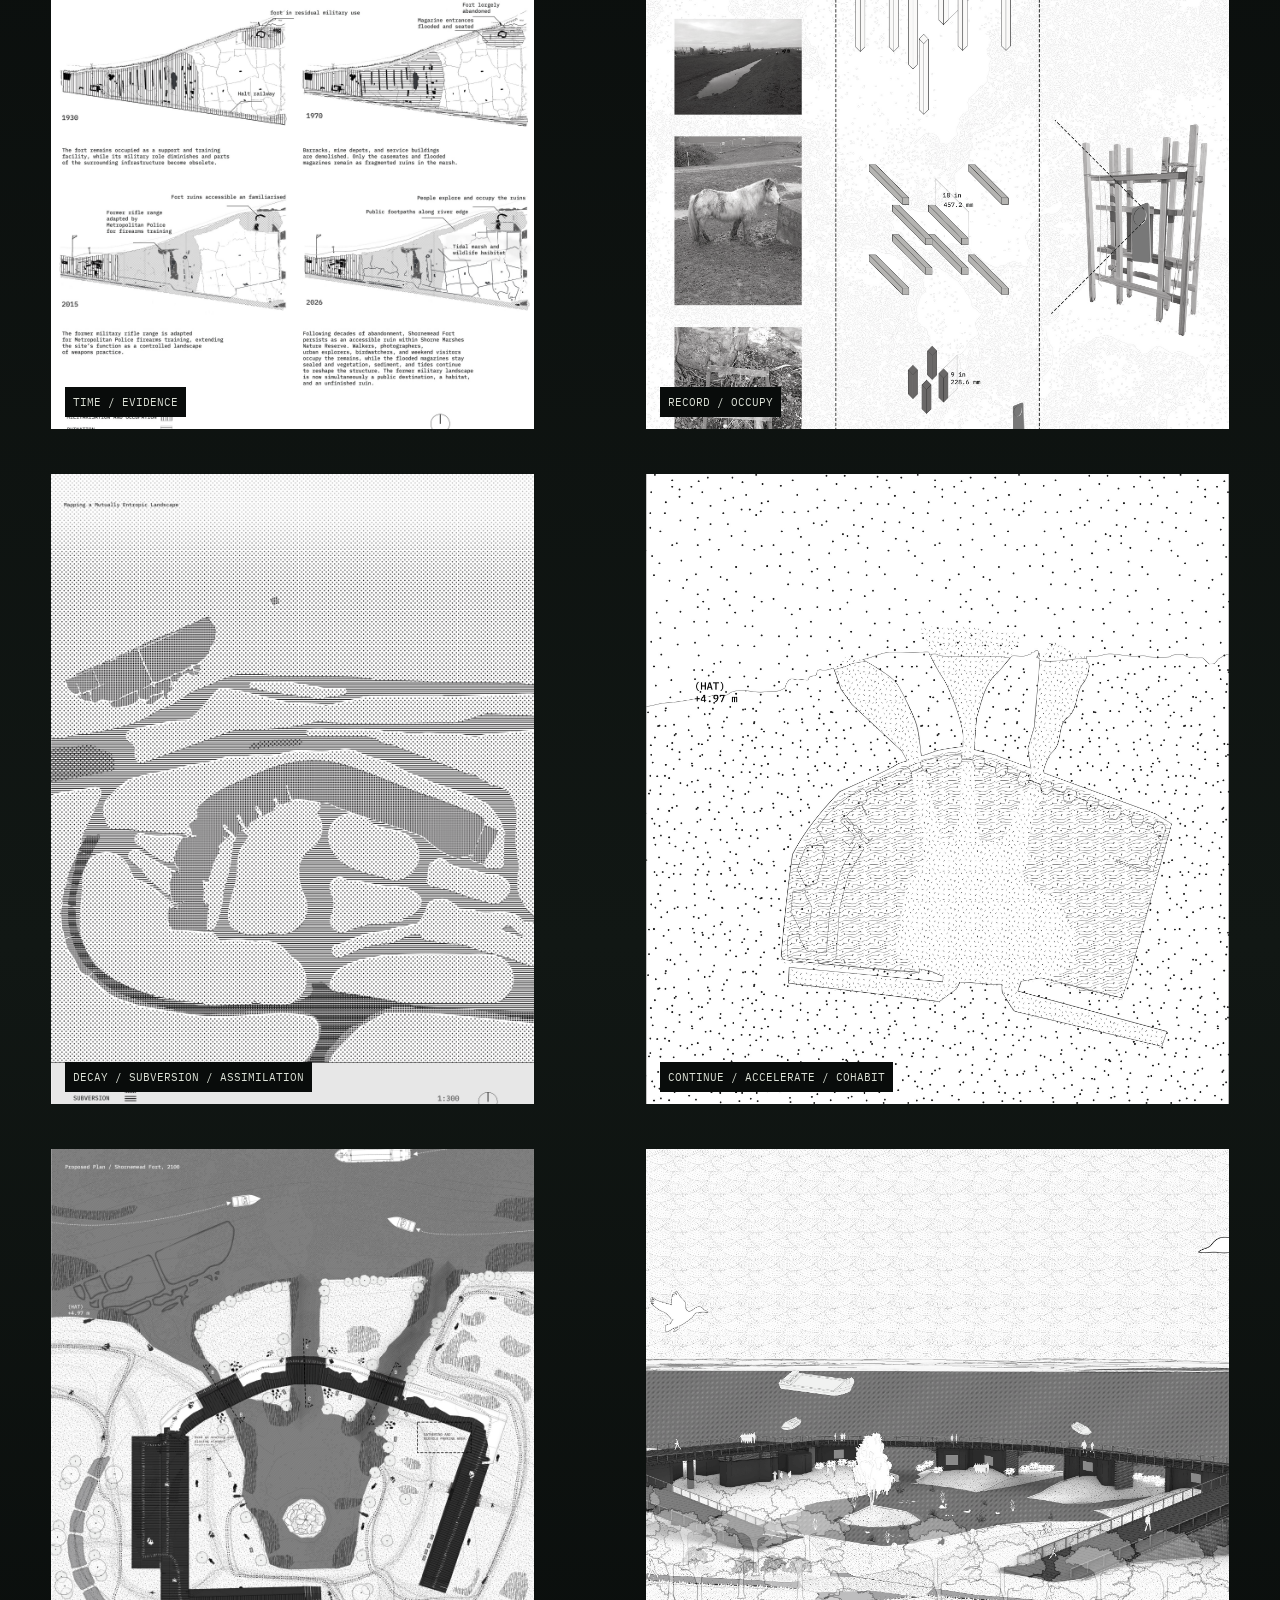
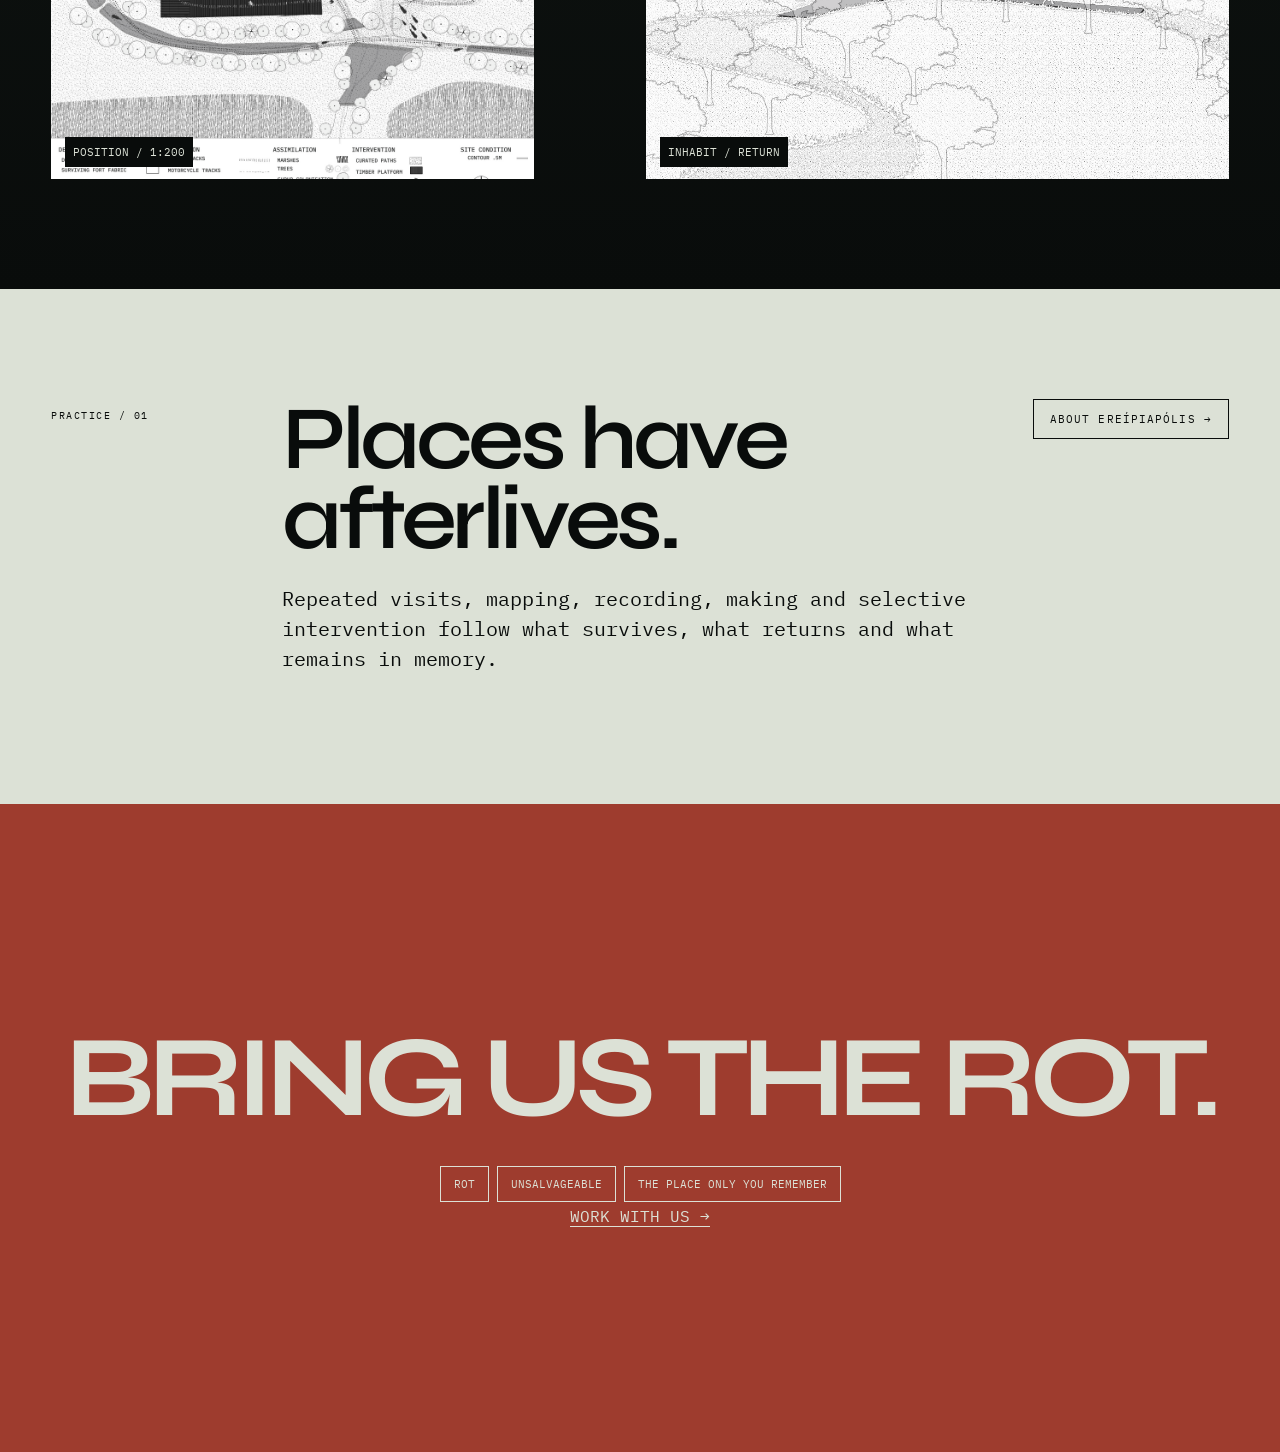
==== commit e08cf506: "Finalize EREIPIApolis ENVT 1126 site" ====
--- a/index.html
+++ b/index.html
@@ -1,10 +1,50 @@
 <!doctype html>
-<html lang="en"><head><meta charset="utf-8"><meta name="viewport" content="width=device-width,initial-scale=1"><title>EREÍPIAPÓLIS — Landscape Practice</title><meta name="description" content="EREÍPIAPÓLIS investigates ruinous landscapes, their afterlives, and the forms of life that continue through them."><link rel="stylesheet" href="styles.css"></head>
-<body data-page="home"><div class="entry" id="entry"><div class="entry-copy"><span>LANDSCAPE PRACTICE / LONDON</span><h1>EREÍPIAPÓLIS</h1><p>Working with what remains.</p><div class="entry-actions"><button id="enter-sound">ENTER WITH SOUND</button><button id="enter-silent">ENTER SILENT</button></div></div></div><audio id="ambience" loop preload="auto"><source src="https://upload.wikimedia.org/wikipedia/commons/4/42/Rain_and_thunder.ogg" type="audio/ogg"></audio><div class="grain"></div><header class="site-header"><a class="identity" href="index.html">EREÍPIAPÓLIS</a><button class="menu-toggle">MENU</button><nav><a href="about.html">ABOUT</a><a href="project.html">PROJECT</a><a href="partners.html">PARTNERS</a><a href="references.html">REFERENCES</a></nav></header><button class="sound-toggle" id="sound-toggle">SOUND</button>
-<main><section class="hero"><a href="project.html" class="hero-plate"><img src="assets/hero.svg" alt="Ruins Regrounded composite drawing"></a><div class="hero-meta"><span>RUINS REGROUNDED</span><span>SHORNEMEAD FORT / THAMES ESTUARY</span><a href="project.html">ENTER PROJECT →</a></div></section>
-<section class="position section"><span class="code">01 / POSITION</span><div class="split"><h2>Nothing ends where it breaks.</h2><p>EREÍPIAPÓLIS investigates ruinous landscapes: places altered by decay, abandonment, destruction, flood, occupation and ecological succession. The practice asks what remains, what changes, and what kinds of life continue after the intended life of a place.</p></div></section>
-<section class="fragments section dark"><span class="code">02 / FRAGMENTS</span><div class="fragment-stage"><article><b>DECAY</b><p>Material failure: fracture, corrosion, collapse, erosion.</p></article><article><b>SUBVERSION</b><p>Alternative use: routes, graffiti, gathering, occupation.</p></article><article><b>ASSIMILATION</b><p>Other forces entering: water, sediment, vegetation, habitat.</p></article></div><div class="fragment-return"><span>CONTINUATION</span><span>ACCELERATION</span><span>COHABITATION</span></div></section>
-<section class="methods section"><span class="code">03 / METHOD</span><div class="method-line"><article><b>EXPERIENCE</b><p>Experience the space.</p></article><i></i><article><b>INQUIRE</b><p>Follow the questions it creates.</p></article><i></i><article><b>ENGAGE</b><p>Return with more questions and other knowledge.</p></article><i></i><article><b>POSITION</b><p>Decide what to retain, remove, add, accelerate or leave be.</p></article><i></i><article><b>SPECULATE</b><p>Test what those decisions may become over time.</p></article></div></section>
-<section class="project-gate section dark"><span class="code">04 / CENTRAL PROJECT</span><div class="split"><h2>RUINS<br>REGROUNDED</h2><div><p>A walk from Gravesend through its industrial edge and marshes leads to Shornemead Fort, where decay coexists with graffiti, informal occupation and ecological life.</p><a class="button" href="project.html">VIEW THE PROJECT →</a></div></div></section>
-<section class="open-call section"><span class="code">05 / OPEN CALL</span><div class="split"><h2>Bring us what the plan forgot.</h2><div><p>A ruin. A story. A fragment. A field recording. A place only you remember.</p><a class="button" href="partners.html#open-call">START A CONVERSATION →</a></div></div></section></main>
-<footer><span>EREÍPIAPÓLIS</span><span>Khaled M. Gad — London</span><span>2026</span></footer><script src="script.js"></script></body></html>+<html lang="en">
+<head>
+  <meta charset="utf-8">
+  <meta name="viewport" content="width=device-width,initial-scale=1">
+  <meta name="theme-color" content="#090c0b">
+  <link rel="preconnect" href="https://fonts.googleapis.com">
+  <link rel="preconnect" href="https://fonts.gstatic.com" crossorigin>
+  <link href="https://fonts.googleapis.com/css2?family=IBM+Plex+Mono:wght@300;400;500;600&family=Syne:wght@400;500;600;700;800&display=swap" rel="stylesheet">
+  <link rel="stylesheet" href="assets/css/styles.css">
+  <link rel="stylesheet" href="assets/css/v71-restored.css">
+  <link rel="icon" href="assets/images/favicon.svg" type="image/svg+xml">
+  <title>EREÍPIAPÓLIS — Practice of Ruination</title>
+  <meta name="description" content="A landscape practice working with the afterlives of damaged ground.">
+  <meta property="og:type" content="website"><meta property="og:title" content="EREÍPIAPÓLIS"><meta property="og:description" content="Working with what remains."><meta property="og:url" content="https://ereipiapolis-v7-2.khaled-ragab-khalil9.chatgpt.site"><meta property="og:image" content="https://raw.githubusercontent.com/khaledrk/Sanctum/ereipiapolis-v7-3-final/assets/images/og.png"><meta name="twitter:card" content="summary_large_image"><meta name="twitter:title" content="EREÍPIAPÓLIS"><meta name="twitter:description" content="Working with what remains."><meta name="twitter:image" content="https://raw.githubusercontent.com/khaledrk/Sanctum/ereipiapolis-v7-3-final/assets/images/og.png">
+</head>
+<body class="home-page">
+  <div class="cinematic-entry"><div><small>LANDSCAPE PRACTICE / CAIRO + LONDON</small><h1>EREÍPIAPÓLIS</h1><p>Working with what remains.</p><div><button data-enter="sound">ENTER WITH SOUND</button><button data-enter="silent">ENTER SILENT</button></div></div></div>
+  <div class="weather" aria-hidden="true"><canvas id="sporeCanvas"></canvas><div class="fog fog-a"></div><div class="fog fog-b"></div><div class="erosion"></div><div class="grain"></div></div>
+  <div class="cursor-reticle" aria-hidden="true"><i></i><span></span></div>
+  <header class="site-header">
+    <a class="sigil" href="index.html" aria-current="page"><img src="assets/images/favicon.svg" alt=""><span>EREÍPIAPÓLIS</span></a>
+    <button class="menu-toggle" aria-label="Open navigation">INDEX</button>
+    <nav class="site-nav"><a href="about.html">About</a><a href="project.html">Project</a><a href="partners.html">Partners</a><a href="references.html">References</a></nav>
+  </header>
+  <main>
+    <section class="hero-ruin hero-a0">
+      <a class="hero-drawing" href="assets/images/practice/composite-a0.jpg" data-enlarge><img src="assets/images/practice/composite-a0.jpg" alt="Ruins Regrounded final A0 composite drawing"></a>
+      <div class="hero-caption"><p class="coordinate">51.445°N / 0.447°E · THAMES ESTUARY</p><h1>EREÍPIAPÓLIS</h1><p class="hero-line">Working with what remains.</p><div class="hero-links"><a href="project.html">Open Ruins Regrounded</a><a href="about.html">Enter the practice</a></div></div>
+    </section>
+
+    <section class="fragment-flow">
+      <p class="index-label">FIELD → FRAGMENT → RELATION → FIELD</p>
+      <div class="fragment-track">
+        <a href="project.html#read"><img src="assets/images/project-panels/01-ruins-timeline.jpg" alt="Ruins Timeline fragment"><span>TIME / EVIDENCE</span></a>
+        <a href="project.html#read"><img src="assets/images/project-panels/02-ruins-recorder.jpg" alt="Ruins Recorder fragment"><span>RECORD / OCCUPY</span></a>
+        <a href="project.html#read"><img src="assets/images/project-panels/03-negentropic-cartography.jpg" alt="Negentropic Cartography fragment"><span>DECAY / SUBVERSION / ASSIMILATION</span></a>
+        <a href="project.html#position"><img src="assets/images/project-panels/04-ruination-dispositions.jpg" alt="Ruination Dispositions fragment"><span>CONTINUE / ACCELERATE / COHABIT</span></a>
+        <a href="project.html#position"><img src="assets/images/project-panels/05-future-fort-1-200.jpg" alt="Future Ruination plan fragment"><span>POSITION / 1:200</span></a>
+        <a href="project.html#inhabit"><img src="assets/images/project-panels/07-view-3-a0.jpg" alt="Future Shornemead Fort fragment"><span>INHABIT / RETURN</span></a>
+      </div>
+    </section>
+
+    <section class="home-manifest"><p class="index-label">PRACTICE / 01</p><div><h2>Places have afterlives.</h2><p>Repeated visits, mapping, recording, making and selective intervention follow what survives, what returns and what remains in memory.</p></div><a class="round-link" href="about.html">About EREÍPIAPÓLIS →</a></section>
+    <section class="open-call-home"><p>BRING US THE ROT.</p><div class="open-options"><button data-call="BRING US THE ROT.">ROT</button><button data-call="BRING US THE UNSALVAGEABLE.">UNSALVAGEABLE</button><button data-call="BRING US THE PLACE ONLY YOU REMEMBER.">THE PLACE ONLY YOU REMEMBER</button></div><a href="partners.html#open-call">WORK WITH US →</a></section>
+  </main>
+  <audio id="clickSound" src="assets/audio/click.wav" preload="auto"></audio><audio id="stormSound" src="https://upload.wikimedia.org/wikipedia/commons/transcoded/7/72/Rain_and_thunder.ogg/Rain_and_thunder.ogg.mp3" loop preload="none"></audio>
+  <script src="data/site-data.js"></script><script src="assets/js/app.js"></script><script src="assets/js/v71-restored.js"></script>
+</body>
+</html>
--- a/assets/css/styles.css
+++ b/assets/css/styles.css
@@ -0,0 +1 @@
+:root{--ink:#090c0b;--ink2:#111714;--bone:#dce1d6;--paper:#c8cec2;--moss:#68745e;--lichen:#a9b49d;--rust:#9e3c2e;--water:#657f86;--ash:#858a84;--line:rgba(220,225,214,.22);--mono:"IBM Plex Mono",monospace;--sans:"IBM Plex Sans Condensed",sans-serif;--mx:50vw;--my:50vh}*{box-sizing:border-box}html{scroll-behavior:smooth;background:var(--ink)}body{margin:0;color:var(--bone);font-family:var(--mono);background:var(--ink);overflow-x:hidden;cursor:none}a{color:inherit;text-underline-offset:4px}img{max-width:100%}::selection{background:var(--rust);color:var(--bone)}.weather{position:fixed;inset:0;pointer-events:none;z-index:50;mix-blend-mode:screen}.weather canvas{position:absolute;inset:0;width:100%;height:100%;opacity:.34}.grain{position:absolute;inset:-20%;opacity:.15;background-image:url("data:image/svg+xml,%3Csvg viewBox='0 0 180 180' xmlns='http://www.w3.org/2000/svg'%3E%3Cfilter id='n'%3E%3CfeTurbulence type='fractalNoise' baseFrequency='.85' numOctaves='4' stitchTiles='stitch'/%3E%3C/filter%3E%3Crect width='100%25' height='100%25' filter='url(%23n)' opacity='.8'/%3E%3C/svg%3E");animation:grain .3s steps(2) infinite}.fog{position:absolute;width:70vw;height:45vh;border-radius:50%;filter:blur(70px);opacity:.09;background:var(--bone)}.fog-a{left:-20vw;top:10vh;animation:fogA 22s ease-in-out infinite alternate}.fog-b{right:-25vw;bottom:5vh;animation:fogB 28s ease-in-out infinite alternate}.erosion{position:absolute;inset:0;background:radial-gradient(circle 160px at var(--mx) var(--my),rgba(158,60,46,.15),transparent 70%),repeating-linear-gradient(0deg,transparent 0 39px,rgba(220,225,214,.025) 40px);opacity:.55}.cursor-reticle{position:fixed;z-index:100;left:0;top:0;width:42px;height:42px;pointer-events:none;transform:translate(-50%,-50%);border:1px solid rgba(220,225,214,.7);border-radius:50%;transition:width .2s,height .2s,border-color .2s}.cursor-reticle:before,.cursor-reticle:after{content:"";position:absolute;background:var(--rust)}.cursor-reticle:before{width:12px;height:1px;left:14px;top:20px}.cursor-reticle:after{height:12px;width:1px;left:20px;top:14px}.cursor-reticle span{position:absolute;left:48px;top:13px;font-size:9px;white-space:nowrap;color:var(--bone)}body.cursor-active .cursor-reticle{width:66px;height:66px;border-color:var(--rust)}.site-header{position:fixed;z-index:80;top:0;left:0;right:0;display:flex;align-items:center;justify-content:space-between;height:68px;padding:0 24px;border-bottom:1px solid var(--line);background:linear-gradient(180deg,rgba(9,12,11,.96),rgba(9,12,11,.78));backdrop-filter:blur(12px)}.sigil{display:flex;align-items:center;gap:12px;text-decoration:none;letter-spacing:.12em;font-size:13px}.sigil img{width:34px;height:34px}.site-nav{display:flex;gap:22px}.site-nav a{text-decoration:none;text-transform:uppercase;font-size:11px;letter-spacing:.12em;position:relative}.site-nav a:after{content:"";position:absolute;left:0;right:100%;bottom:-8px;height:1px;background:var(--rust);transition:right .25s}.site-nav a:hover:after{right:0}.menu-toggle{display:none;background:none;border:1px solid var(--line);color:var(--bone);font:inherit;padding:8px 10px}.hero-ruin{min-height:100svh;padding-top:68px;display:grid;grid-template-columns:minmax(0,1fr) minmax(340px,40vw);position:relative;background:#e8e9e4;color:var(--ink);border-bottom:1px solid #000}.hero-drawing{display:flex;align-items:center;justify-content:center;overflow:hidden;background:#fff;min-height:calc(100svh - 68px)}.hero-drawing img{width:100%;height:100%;object-fit:contain;filter:grayscale(.8) contrast(1.08);transition:filter .7s,transform 12s ease}.hero-drawing:hover img{filter:grayscale(.2) contrast(1.05);transform:scale(1.02)}.hero-caption{position:relative;z-index:2;padding:10vh 4vw 6vh;display:flex;flex-direction:column;justify-content:flex-end;background:linear-gradient(140deg,#d7dbd2 0%,#c1c9be 55%,#a4aea2 100%);overflow:hidden}.hero-caption:before{content:"";position:absolute;inset:0;background:repeating-linear-gradient(90deg,transparent 0 47px,rgba(9,12,11,.06) 48px),linear-gradient(120deg,transparent 60%,rgba(158,60,46,.22));mix-blend-mode:multiply}.hero-caption>*{position:relative}.coordinate,.index-label{font-size:10px;letter-spacing:.15em;text-transform:uppercase}.hero-caption h1{font-family:var(--sans);font-size:clamp(70px,10vw,170px);line-height:.72;letter-spacing:-.07em;margin:22px 0;color:var(--ink);writing-mode:vertical-rl;transform:rotate(180deg);align-self:flex-start}.hero-line{font-family:var(--sans);font-size:clamp(22px,3vw,46px);line-height:1;margin:0 0 32px;max-width:520px}.hero-links{display:flex;gap:12px;flex-wrap:wrap}.hero-links a,.round-link{display:inline-block;padding:12px 16px;border:1px solid currentColor;text-decoration:none;text-transform:uppercase;font-size:11px;letter-spacing:.1em}.hero-links a:hover,.round-link:hover{background:var(--ink);color:var(--bone)}.hero-markers{position:absolute;left:0;right:40vw;top:76px;display:flex;justify-content:space-around;color:var(--rust);font-size:10px;pointer-events:none}.portal-grid{display:grid;grid-template-columns:repeat(12,1fr);grid-auto-rows:22vw;gap:1px;background:var(--line);border-bottom:1px solid var(--line)}.portal{grid-column:span 4;position:relative;overflow:hidden;background:var(--ink2);text-decoration:none}.portal.tall{grid-row:span 2}.portal.wide{grid-column:span 8}.portal img{width:100%;height:100%;object-fit:cover;filter:grayscale(1) contrast(1.25) brightness(.7);transition:transform 1.2s cubic-bezier(.2,.8,.2,1),filter .6s}.portal:after{content:"";position:absolute;inset:0;background:linear-gradient(180deg,transparent 40%,rgba(9,12,11,.85)),repeating-linear-gradient(90deg,transparent 0 49px,rgba(220,225,214,.04) 50px)}.portal span{position:absolute;z-index:2;left:20px;bottom:18px;font-family:var(--sans);font-size:clamp(24px,3vw,48px)}.portal b{font:10px var(--mono);color:var(--rust);vertical-align:top;margin-right:8px}.portal:hover img{transform:scale(1.055);filter:grayscale(.25) contrast(1.15) brightness(.9)}.home-manifest{display:grid;grid-template-columns:180px 1fr auto;gap:4vw;padding:110px 4vw;align-items:start;background:var(--bone);color:var(--ink)}.home-manifest h2{font:600 clamp(46px,7vw,108px)/.9 var(--sans);letter-spacing:-.05em;margin:0 0 24px}.home-manifest p:not(.index-label){font-size:20px;max-width:800px;line-height:1.5}.strata{height:38vh;background:linear-gradient(#111714,#090c0b);position:relative;overflow:hidden}.strata:before{content:"";position:absolute;inset:-10%;background:repeating-radial-gradient(ellipse at 50% 100%,transparent 0 20px,rgba(200,206,194,.08) 21px 22px);transform:rotate(-3deg)}.strata-line{position:absolute;bottom:30px;left:4vw;right:4vw;display:flex;justify-content:space-between;border-top:1px solid var(--line);padding-top:12px;font-size:10px;text-transform:uppercase;color:var(--ash)}.page-intro{min-height:70vh;padding:160px 5vw 70px;display:grid;grid-template-columns:170px 1fr;align-content:end;background:radial-gradient(circle at 75% 20%,rgba(104,116,94,.22),transparent 30%),linear-gradient(150deg,#0b100e,#151b17)}.page-intro h1{grid-column:2;font:600 clamp(62px,11vw,180px)/.74 var(--sans);letter-spacing:-.07em;margin:0;max-width:1200px}.page-intro .index-label{grid-row:1/3;align-self:start;color:var(--rust)}.page-intro .lede{grid-column:2;max-width:760px;font-size:22px;line-height:1.45;color:var(--paper);margin-top:42px}.manifesto-grid{display:grid;grid-template-columns:repeat(2,1fr);background:var(--bone);color:var(--ink)}.manifesto-grid article{padding:60px 5vw;min-height:44vh;border-right:1px solid rgba(9,12,11,.25);border-bottom:1px solid rgba(9,12,11,.25);position:relative;overflow:hidden}.manifesto-grid article:last-child{grid-column:1/-1}.manifesto-grid article:before{content:"";position:absolute;width:170px;height:170px;border:1px solid rgba(9,12,11,.16);border-radius:50%;right:-40px;top:-40px}.manifesto-grid span,.context-list span{color:var(--rust);font-size:11px}.manifesto-grid h2,.name-section h2,.field-ledger h2,.relations-columns h2,.context-list h2,.bibliography h2{font:600 clamp(38px,5vw,78px)/.95 var(--sans);letter-spacing:-.045em;margin:24px 0}.manifesto-grid p,.name-section p,.relations-columns p,.context-list p{font-size:18px;line-height:1.55;max-width:650px}.name-section{display:grid;grid-template-columns:1fr 1fr;gap:8vw;padding:110px 5vw;background:var(--rust);color:var(--bone)}.method-transect{display:grid;grid-template-columns:repeat(6,1fr);position:relative;padding:120px 4vw;background:#101512}.method-axis{position:absolute;left:4vw;right:4vw;top:95px;height:1px;background:var(--line)}.method-transect article{padding:20px 24px;border-left:1px solid var(--line);min-height:190px}.method-transect b{color:var(--rust);font-size:11px;letter-spacing:.1em}.method-transect p{font:400 22px/1.25 var(--sans)}.fieldnote-map{height:75vh;min-height:650px;position:relative;overflow:hidden;background:linear-gradient(rgba(9,12,11,.72),rgba(9,12,11,.9)),url('../images/portfolio/ruin-reassembly-p04.jpg') center/cover}.field-card{position:absolute;width:min(290px,36vw);padding:18px;background:rgba(220,225,214,.92);color:var(--ink);border:1px solid var(--ink);box-shadow:8px 8px 0 rgba(158,60,46,.55);text-decoration:none;will-change:transform}.field-card h3{font:600 28px/1 var(--sans);margin:0 0 10px}.field-card p{font-size:12px;line-height:1.4;margin:0}.field-card:hover{background:#fff;z-index:5}.field-ledger{display:grid;grid-template-columns:1fr 1.5fr;padding:100px 5vw;background:var(--bone);color:var(--ink)}.field-ledger ul{list-style:none;margin:0;padding:0}.field-ledger li{padding:18px 0;border-top:1px solid rgba(9,12,11,.25);font-size:17px}.archive-mount{background:var(--bone);color:var(--ink)}.archive-stratum{display:grid;grid-template-columns:110px 1.1fr 1fr;min-height:70vh;border-top:1px solid rgba(9,12,11,.28);position:relative}.archive-stratum .num{padding:30px;color:var(--rust)}.archive-media{display:block;overflow:hidden;background:#111}.archive-media img{width:100%;height:100%;object-fit:cover;filter:grayscale(.85) contrast(1.15);transition:.7s}.archive-media:hover img{filter:grayscale(.15);transform:scale(1.025)}.archive-copy{padding:7vw 5vw;display:flex;flex-direction:column;justify-content:center}.archive-copy h2{font:600 clamp(40px,6vw,90px)/.9 var(--sans);letter-spacing:-.05em;margin:0 0 22px}.archive-copy p{font-size:17px;line-height:1.55}.archive-tags{display:flex;gap:8px;flex-wrap:wrap;margin-top:22px}.archive-tags a{border:1px solid rgba(9,12,11,.35);padding:7px 9px;text-decoration:none;font-size:10px;text-transform:uppercase}.project-immersive-hero{min-height:100vh;padding-top:68px;position:relative;display:flex;align-items:flex-end;background:#111;overflow:hidden}.project-immersive-hero>a{position:absolute;inset:68px 0 0}.project-immersive-hero>a img{width:100%;height:100%;object-fit:cover;filter:grayscale(1) contrast(1.18) brightness(.55)}.project-immersive-hero:after{content:"";position:absolute;inset:0;background:linear-gradient(90deg,rgba(9,12,11,.94) 0%,rgba(9,12,11,.35) 60%,rgba(9,12,11,.7)),linear-gradient(0deg,rgba(9,12,11,.9),transparent 65%)}.project-hero-content{position:relative;z-index:2;padding:8vw 5vw;max-width:1000px}.project-hero-content h1{font:600 clamp(66px,12vw,190px)/.72 var(--sans);letter-spacing:-.075em;margin:20px 0}.project-hero-content .lede{font-size:21px;line-height:1.45;max-width:690px}.project-navline{display:flex;gap:20px;margin-top:30px;font-size:10px;text-transform:uppercase}.project-chapter{display:grid;grid-template-columns:180px 1fr;padding:110px 5vw;background:var(--bone);color:var(--ink);border-top:1px solid rgba(9,12,11,.3)}.project-chapter.dark{background:#101512;color:var(--bone)}.project-chapter h2{font:600 clamp(48px,7vw,110px)/.88 var(--sans);letter-spacing:-.055em;margin:0 0 30px}.project-chapter p{font-size:18px;line-height:1.6;max-width:850px}.project-gallery{display:grid;grid-template-columns:repeat(12,1fr);gap:1px;background:var(--line)}.project-gallery a{grid-column:span 6;display:block;min-height:45vw;background:#111;overflow:hidden}.project-gallery a:nth-child(3n){grid-column:span 12;min-height:60vw}.project-gallery img{width:100%;height:100%;object-fit:cover;transition:.7s;filter:grayscale(.35)}.project-gallery a:hover img{transform:scale(1.018);filter:none}.process-grid{display:grid;grid-template-columns:repeat(3,1fr);background:#101512}.process-grid article{padding:60px 4vw;border-right:1px solid var(--line)}.process-grid b{color:var(--rust)}.process-grid h3{font:500 38px/1 var(--sans)}.relations-web{height:72vh;min-height:600px;position:relative;background:radial-gradient(circle,#243027 0,#0c100e 55%,#090c0b 100%);overflow:hidden}.relation-core{position:absolute;left:50%;top:50%;transform:translate(-50%,-50%);width:190px;height:190px;border:1px solid var(--rust);border-radius:50%;display:grid;place-items:center;box-shadow:0 0 80px rgba(158,60,46,.25)}.relations-web a{position:absolute;text-decoration:none;border:1px solid var(--line);padding:14px 18px;background:rgba(9,12,11,.78)}.relations-web a:nth-of-type(1){left:10%;top:20%}.relations-web a:nth-of-type(2){right:12%;top:15%}.relations-web a:nth-of-type(3){left:16%;bottom:18%}.relations-web a:nth-of-type(4){right:8%;bottom:20%}.relations-web a:nth-of-type(5){left:42%;top:10%}.relations-web a:nth-of-type(6){left:44%;bottom:8%}.relations-columns{display:grid;grid-template-columns:repeat(3,1fr);background:var(--bone);color:var(--ink)}.relations-columns article{padding:80px 4vw;border-right:1px solid rgba(9,12,11,.25)}.context-list{background:var(--bone);color:var(--ink)}.context-list article{display:grid;grid-template-columns:100px 1fr 1fr;gap:3vw;padding:60px 5vw;border-top:1px solid rgba(9,12,11,.25);align-items:start}.context-list h2{margin:0}.bibliography{padding:100px 5vw;background:#101512}.bibliography ul{list-style:none;margin:30px 0 0;padding:0}.bibliography li{padding:18px 0;border-top:1px solid var(--line);font-size:17px}.media-viewer{position:fixed;z-index:200;inset:0;background:rgba(5,7,6,.96);display:none;align-items:center;justify-content:center;padding:4vw}.media-viewer.open{display:flex}.media-viewer img{max-width:96vw;max-height:90vh;object-fit:contain}.media-close{position:absolute;top:20px;right:20px;background:none;border:1px solid var(--line);color:var(--bone);font-size:26px;padding:8px 14px}.reveal{opacity:0;transform:translateY(30px);transition:opacity .8s,transform .8s}.reveal.visible{opacity:1;transform:none}@keyframes grain{0%{transform:translate(0)}25%{transform:translate(3%,-2%)}50%{transform:translate(-2%,3%)}75%{transform:translate(2%,2%)}100%{transform:translate(-3%,-2%)}}@keyframes fogA{to{transform:translate(40vw,15vh) scale(1.2)}}@keyframes fogB{to{transform:translate(-35vw,-10vh) scale(.8)}}@media(max-width:900px){body{cursor:auto}.cursor-reticle{display:none}.site-header{padding:0 14px}.menu-toggle{display:block}.site-nav{position:absolute;left:0;right:0;top:68px;display:none;flex-direction:column;background:rgba(9,12,11,.98);padding:20px}.site-nav.open{display:flex}.hero-ruin{grid-template-columns:1fr;min-height:auto}.hero-drawing{min-height:58vh}.hero-caption{min-height:42vh;padding:55px 20px}.hero-caption h1{writing-mode:horizontal-tb;transform:none;font-size:20vw;line-height:.75;white-space:nowrap}.hero-markers{right:0}.portal-grid{grid-auto-rows:56vw}.portal,.portal.wide{grid-column:span 12}.portal.tall{grid-row:span 1}.home-manifest{grid-template-columns:1fr;padding:70px 20px}.page-intro{grid-template-columns:1fr;padding:130px 20px 60px;min-height:62vh}.page-intro h1,.page-intro .lede{grid-column:1}.page-intro .index-label{grid-row:auto}.manifesto-grid{grid-template-columns:1fr}.manifesto-grid article:last-child{grid-column:auto}.name-section,.field-ledger{grid-template-columns:1fr;padding:70px 20px}.method-transect{grid-template-columns:1fr;padding:70px 20px}.method-axis{display:none}.method-transect article{min-height:auto;border-left:0;border-top:1px solid var(--line)}.fieldnote-map{height:70vh}.field-card{width:230px}.archive-stratum{grid-template-columns:50px 1fr}.archive-media{grid-column:2;min-height:60vw}.archive-copy{grid-column:2;padding:50px 20px}.project-immersive-hero{min-height:82vh}.project-hero-content{padding:100px 20px 60px}.project-chapter{grid-template-columns:1fr;padding:70px 20px}.project-gallery a,.project-gallery a:nth-child(3n){grid-column:span 12;min-height:78vw}.process-grid,.relations-columns{grid-template-columns:1fr}.relations-columns article{border-bottom:1px solid rgba(9,12,11,.25)}.context-list article{grid-template-columns:50px 1fr;padding:45px 20px}.context-list p{grid-column:2}.relations-web a{font-size:10px;padding:10px}.strata-line{flex-wrap:wrap;gap:12px}.weather{display:none}}@media(prefers-reduced-motion:reduce){*{scroll-behavior:auto!important;animation:none!important;transition:none!important}.weather{display:none}}
--- a/assets/css/v71-restored.css
+++ b/assets/css/v71-restored.css
@@ -0,0 +1 @@
+:root{--sans:"Syne",sans-serif}.cinematic-entry{position:fixed;inset:0;z-index:300;background:#090c0b;display:grid;place-items:center;text-align:center;transition:opacity 1s ease,visibility 1s}.cinematic-entry.done{opacity:0;visibility:hidden}.cinematic-entry h1{font:700 clamp(42px,10vw,150px)/.85 var(--sans);letter-spacing:-.07em;margin:18px}.cinematic-entry p{font:400 clamp(18px,2vw,30px) var(--sans)}.cinematic-entry button,.open-options button{background:none;border:1px solid currentColor;color:inherit;font:11px var(--mono);padding:10px 13px;margin:4px;cursor:none}.cinematic-entry button:hover,.open-options button:hover{background:var(--rust);border-color:var(--rust)}.hero-a0{grid-template-columns:minmax(0,1fr) minmax(260px,29vw)}.hero-a0 .hero-drawing img{filter:grayscale(.18) contrast(1.02)}.hero-a0 .hero-caption h1{font-size:clamp(54px,7vw,118px)}.fragment-flow{min-height:160vh;padding:110px 4vw;background:linear-gradient(180deg,#090c0b,#111714 60%,#090c0b)}.fragment-flow>.index-label{position:sticky;top:95px;color:var(--rust);z-index:2}.fragment-track{display:grid;grid-template-columns:repeat(12,1fr);gap:5vh 1vw;margin-top:15vh}.fragment-track a{grid-column:span 5;height:70vh;position:relative;overflow:hidden;background:#111}.fragment-track a:nth-child(even){grid-column:7/span 6}.fragment-track img{width:100%;height:100%;object-fit:cover;filter:grayscale(.85);transition:.8s}.fragment-track a:hover img{filter:grayscale(.1);transform:scale(1.02)}.fragment-track span{position:absolute;left:14px;bottom:12px;background:#090c0b;padding:8px;font-size:11px}.open-call-home{min-height:72vh;padding:9vw 5vw;display:grid;align-content:center;text-align:center;background:var(--rust)}.open-call-home>p{font:700 clamp(48px,9vw,140px)/.85 var(--sans);letter-spacing:-.06em;margin:0 auto 35px}.project-a0>a img{object-fit:contain!important;filter:grayscale(.2) contrast(1.04) brightness(.62)!important;background:#e9e9e5}.project-a0 .project-hero-content{background:linear-gradient(90deg,rgba(9,12,11,.95),rgba(9,12,11,.62),transparent);max-width:none;width:100%}.full-sheet-gallery{display:block}.full-sheet-gallery a,.full-sheet-gallery a:nth-child(3n){width:100%;height:calc(100svh - 68px);min-height:560px;display:grid;place-items:center;position:relative;border-bottom:1px solid var(--line);background:#e8e9e4}.full-sheet-gallery img{width:100%;height:100%;object-fit:contain!important;filter:none}.full-sheet-gallery span{position:absolute;left:18px;bottom:16px;background:#090c0b;padding:7px 10px;font-size:10px}.partner-ledger{background:var(--bone);color:var(--ink);display:grid;grid-template-columns:repeat(2,1fr)}.partner-ledger article{display:grid;grid-template-columns:55px 1fr;padding:34px;border-right:1px solid rgba(9,12,11,.25);border-bottom:1px solid rgba(9,12,11,.25)}.partner-ledger article>span{color:var(--rust)}.partner-ledger h2{font:600 clamp(24px,3vw,48px)/1 var(--sans);margin:0}.partner-ledger p{grid-column:2}.reference-constellations{background:var(--bone);color:var(--ink)}.reference-constellations details{border-bottom:1px solid rgba(9,12,11,.3)}.reference-constellations summary{list-style:none;display:grid;grid-template-columns:70px 1fr auto;align-items:center;padding:38px 5vw;cursor:none}.reference-constellations summary h2{font:600 clamp(28px,5vw,72px)/.9 var(--sans);margin:0}.reference-constellations ul{list-style:none;margin:0;padding:0 5vw 50px 12vw}.reference-constellations li{padding:13px 0;border-top:1px solid rgba(9,12,11,.18)}.site-nav a[aria-current="page"]:after{right:0}.practice-position{display:grid;grid-template-columns:180px 1fr;gap:4vw;padding:100px 5vw;background:#101512}.practice-position>.index-label{color:var(--rust)}.practice-position div{display:grid;gap:0}.practice-position div p{font:500 clamp(25px,3.3vw,52px)/1.12 var(--sans);letter-spacing:-.025em;margin:0;padding:22px 0;border-top:1px solid var(--line)}.project-sequence{padding:100px 4vw;background:var(--bone);color:var(--ink);border-top:1px solid rgba(9,12,11,.25)}.project-sequence.dark-sequence{background:#101512;color:var(--bone)}.project-sequence.future-sequence{background:#c8cec2}.project-sequence>header{display:grid;grid-template-columns:180px minmax(0,1fr);gap:2vw 4vw;margin-bottom:60px}.project-sequence>header .index-label{grid-row:1/3;color:var(--rust)}.project-sequence>header h2{font:600 clamp(44px,7vw,104px)/.88 var(--sans);letter-spacing:-.05em;margin:0;max-width:1100px}.project-sequence>header>p:last-child{grid-column:2;font-size:18px;line-height:1.55;max-width:760px}.narrative-gallery{display:grid;grid-template-columns:repeat(3,minmax(0,1fr));gap:1px;background:rgba(9,12,11,.24);border:1px solid rgba(9,12,11,.24)}.dark-sequence .narrative-gallery{background:var(--line);border-color:var(--line)}.narrative-gallery figure{margin:0;background:#ebece8;color:var(--ink);min-width:0;display:flex;flex-direction:column}.narrative-gallery figure>a{display:grid;place-items:center;min-height:60vh;background:#f5f5f1;overflow:hidden}.narrative-gallery figure>a img{width:100%;height:100%;max-height:82vh;object-fit:contain;filter:none;transition:transform .7s ease}.narrative-gallery figure>a:hover img{transform:scale(1.012)}.narrative-gallery figcaption{display:grid;grid-template-columns:44px 1fr;gap:12px;padding:18px 20px;border-top:1px solid rgba(9,12,11,.2);min-height:116px}.narrative-gallery figcaption>span{color:var(--rust);font-size:11px}.narrative-gallery figcaption b{font:600 20px/1.1 var(--sans)}.narrative-gallery figcaption p{font-size:12px;line-height:1.45;margin:8px 0 0}.narrative-gallery.two-up{grid-template-columns:repeat(2,minmax(0,1fr))}.narrative-gallery.landscape-pair{grid-template-columns:minmax(300px,.75fr) minmax(0,1.45fr)}.narrative-gallery.vignette-grid{grid-template-columns:repeat(2,minmax(0,1fr))}.narrative-gallery.vignette-grid .wide{grid-column:1/-1}.partner-context{display:grid;grid-template-columns:180px 1fr;gap:3vw;padding:90px 5vw;background:#101512}.partner-context>.index-label{color:var(--rust)}.partner-context h2{font:600 clamp(42px,6vw,90px)/.92 var(--sans);letter-spacing:-.045em;margin:0}.partner-context>p:last-child{grid-column:2;font-size:18px;line-height:1.55;max-width:800px}.partners-page .relations-columns{grid-template-columns:repeat(4,minmax(0,1fr))}.partners-page .relations-columns h2{overflow-wrap:anywhere}.method-transect{grid-template-columns:repeat(6,minmax(0,1fr))}.method-transect article{min-width:0}.expanded-ledger article{grid-template-columns:48px 1fr;padding:38px 3vw}.expanded-ledger article>div{min-width:0}.expanded-ledger .partner-type{margin:0 0 12px!important;color:var(--rust);font-size:9px;letter-spacing:.14em}.expanded-ledger h2 a{text-decoration-thickness:1px;text-decoration-color:rgba(9,12,11,.3)}.expanded-ledger h2 a:hover{color:var(--rust)}.expanded-ledger article>div>p:last-child{font-size:13px;line-height:1.5;margin:14px 0 0}.collaboration-protocol{display:grid;grid-template-columns:180px 1fr;gap:4vw;padding:100px 5vw;background:#101512}.collaboration-protocol>.index-label{color:var(--rust)}.collaboration-protocol ol{margin:0;padding:0;list-style:none;counter-reset:protocol}.collaboration-protocol li{counter-increment:protocol;font:500 clamp(27px,4vw,56px)/1.08 var(--sans);padding:20px 0;border-top:1px solid var(--line)}.collaboration-protocol li:before{content:"0" counter(protocol);color:var(--rust);font:11px var(--mono);margin-right:22px}.reference-note{padding:0 5vw 24px 12vw;font-size:13px;line-height:1.5;max-width:980px}.extended-references li{display:grid;grid-template-columns:minmax(0,1fr) minmax(180px,28%);gap:20px}.extended-references li a{text-decoration-thickness:1px;text-decoration-color:rgba(9,12,11,.35)}.extended-references li a:hover{color:var(--rust)}.extended-references li em{font-style:normal;font-size:10px;letter-spacing:.06em;text-transform:uppercase;color:#556054;text-align:right}.reference-count{margin-top:34px;color:var(--rust);font-size:11px;letter-spacing:.12em;text-transform:uppercase}@media(max-width:1100px) and (min-width:901px){.partners-page .relations-columns{grid-template-columns:repeat(2,minmax(0,1fr))}.method-transect{grid-template-columns:repeat(3,minmax(0,1fr))}}@media(max-width:900px){.hero-a0{grid-template-columns:1fr}.fragment-track{display:block}.fragment-track a{display:block;height:55svh;margin:10px 0}.full-sheet-gallery a,.full-sheet-gallery a:nth-child(3n){height:75svh;min-height:420px}.partner-ledger{grid-template-columns:1fr}.reference-constellations summary{grid-template-columns:45px 1fr}.reference-constellations summary b{display:none}.practice-position,.partner-context,.collaboration-protocol{grid-template-columns:1fr;padding:70px 20px}.partner-context>p:last-child{grid-column:1}.project-sequence{padding:70px 20px}.project-sequence>header{grid-template-columns:1fr}.project-sequence>header .index-label{grid-row:auto}.project-sequence>header>p:last-child{grid-column:1}.narrative-gallery,.narrative-gallery.two-up,.narrative-gallery.landscape-pair,.narrative-gallery.vignette-grid{grid-template-columns:1fr}.narrative-gallery.vignette-grid .wide{grid-column:auto}.narrative-gallery figure>a{min-height:52vh}.partners-page .relations-columns{grid-template-columns:1fr}.reference-note{padding:0 20px 24px}.extended-references ul{padding-left:20px;padding-right:20px}.extended-references li{grid-template-columns:1fr;gap:7px}.extended-references li em{text-align:left}.collaboration-protocol li{display:grid;grid-template-columns:38px 1fr}.collaboration-protocol li:before{margin-right:0}}
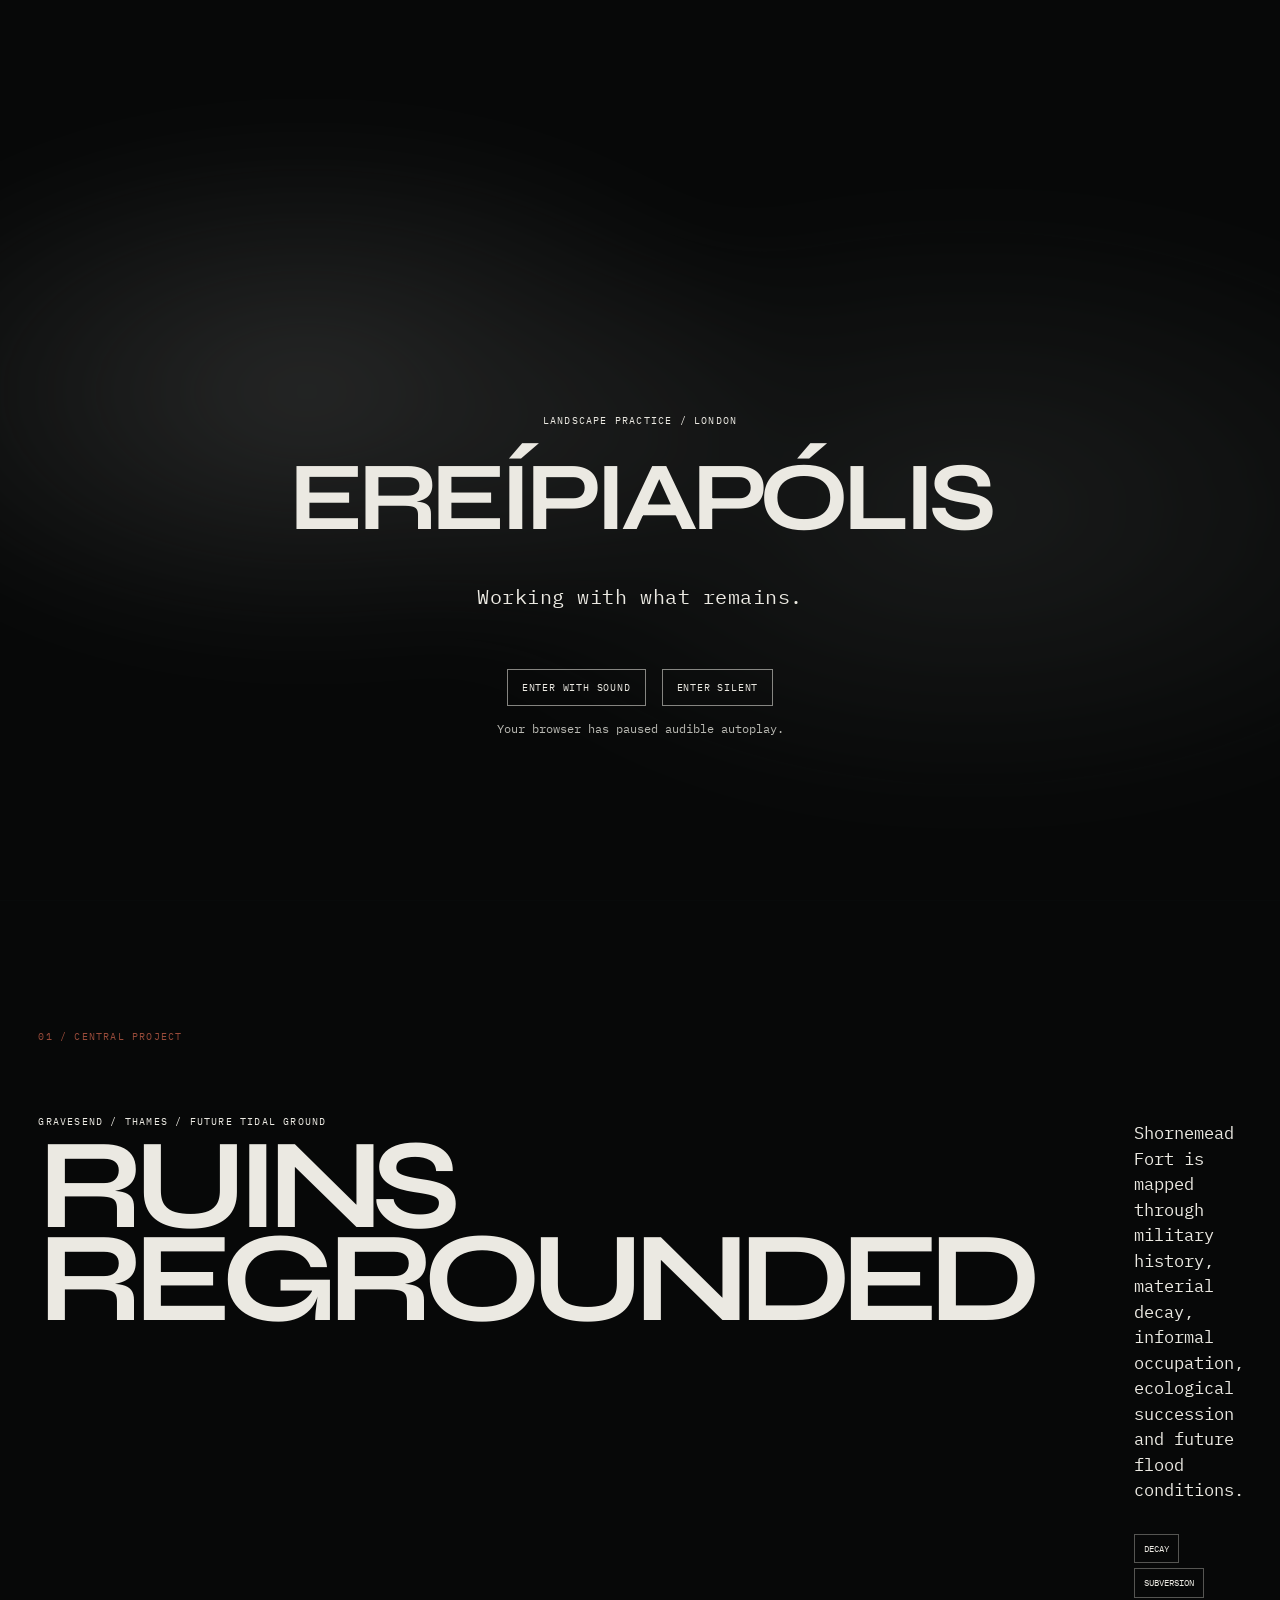
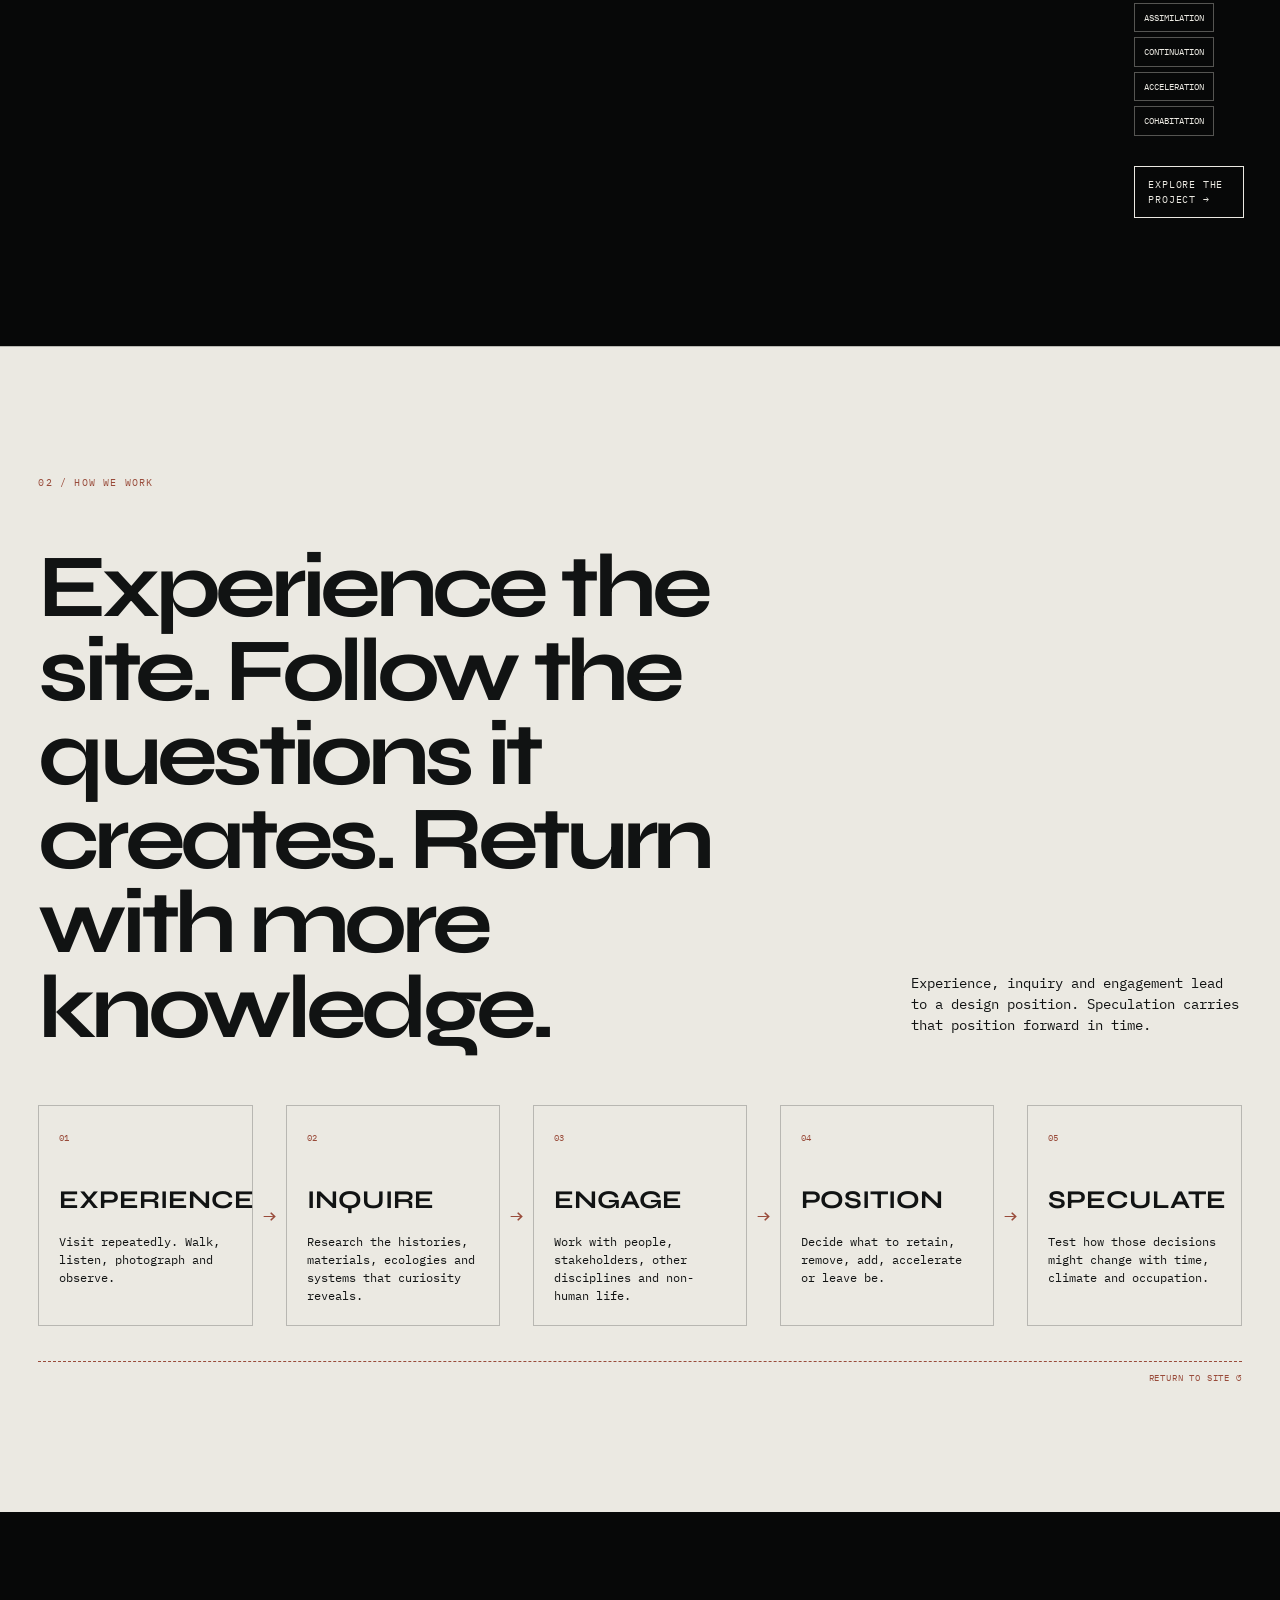
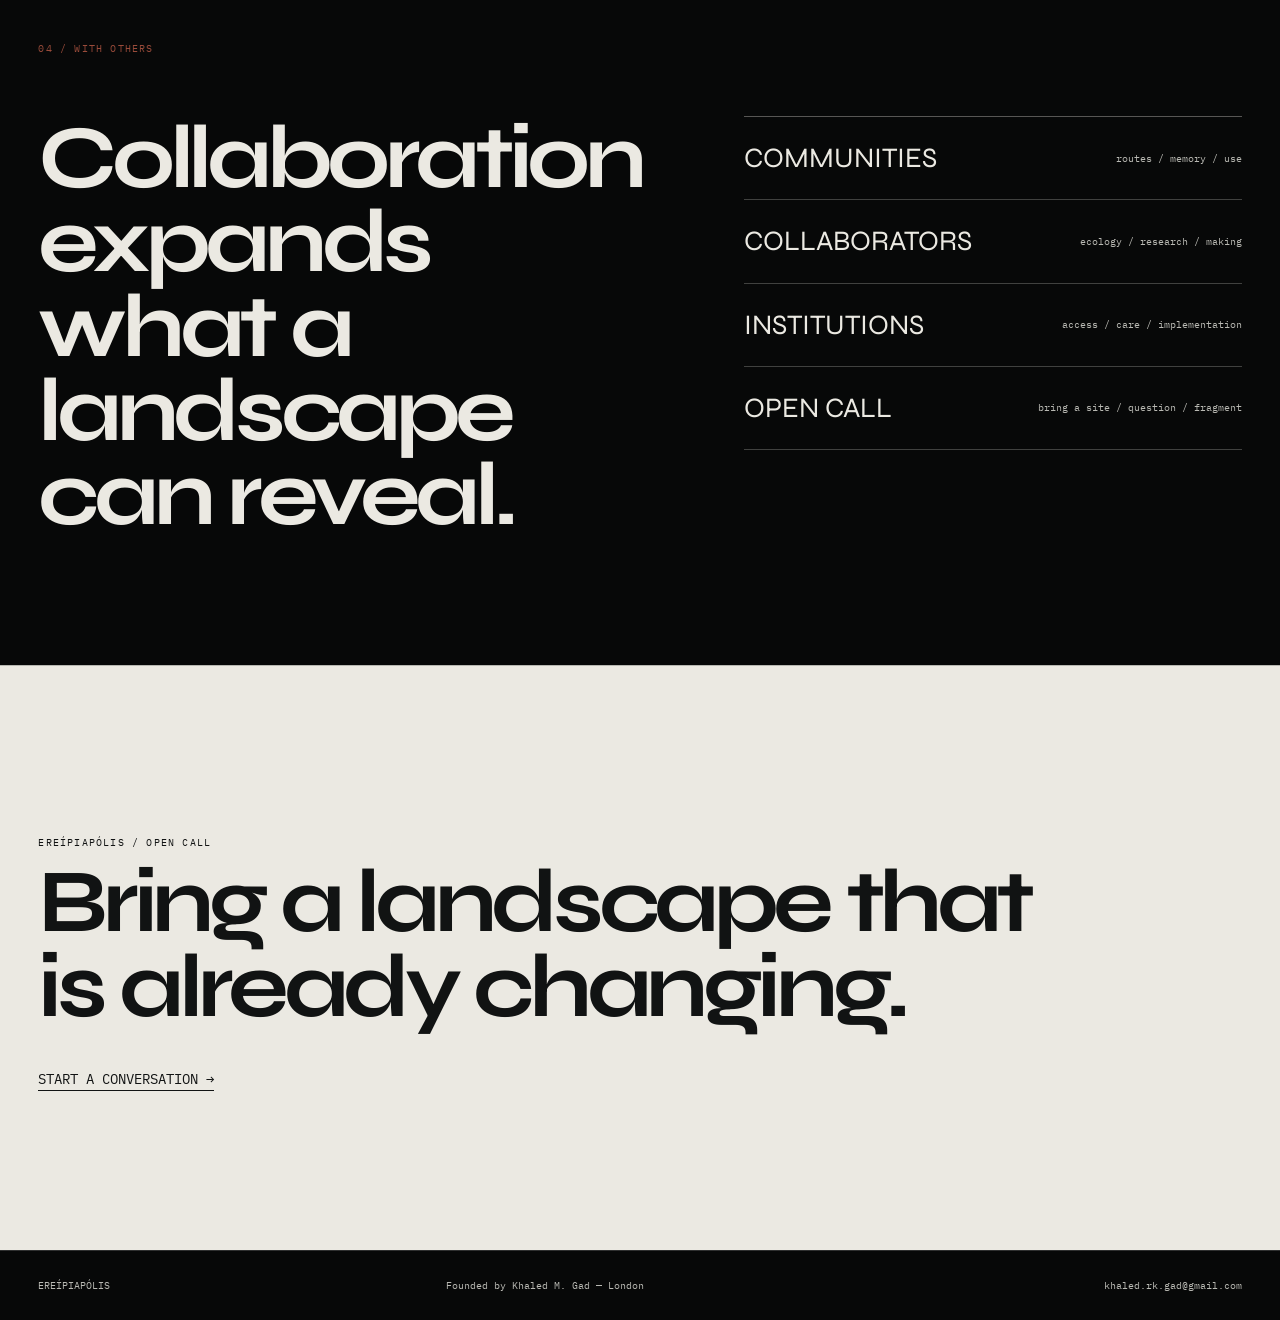
==== commit 484311cc: "Restore EREIPIApolis V7.1 manifesto as main site" ====
--- a/index.html
+++ b/index.html
@@ -1,50 +1,150 @@
 <!doctype html>
 <html lang="en">
 <head>
-  <meta charset="utf-8">
-  <meta name="viewport" content="width=device-width,initial-scale=1">
-  <meta name="theme-color" content="#090c0b">
-  <link rel="preconnect" href="https://fonts.googleapis.com">
-  <link rel="preconnect" href="https://fonts.gstatic.com" crossorigin>
-  <link href="https://fonts.googleapis.com/css2?family=IBM+Plex+Mono:wght@300;400;500;600&family=Syne:wght@400;500;600;700;800&display=swap" rel="stylesheet">
-  <link rel="stylesheet" href="assets/css/styles.css">
-  <link rel="stylesheet" href="assets/css/v71-restored.css">
-  <link rel="icon" href="assets/images/favicon.svg" type="image/svg+xml">
-  <title>EREÍPIAPÓLIS — Practice of Ruination</title>
-  <meta name="description" content="A landscape practice working with the afterlives of damaged ground.">
-  <meta property="og:type" content="website"><meta property="og:title" content="EREÍPIAPÓLIS"><meta property="og:description" content="Working with what remains."><meta property="og:url" content="https://ereipiapolis-v7-2.khaled-ragab-khalil9.chatgpt.site"><meta property="og:image" content="https://raw.githubusercontent.com/khaledrk/Sanctum/ereipiapolis-v7-3-final/assets/images/og.png"><meta name="twitter:card" content="summary_large_image"><meta name="twitter:title" content="EREÍPIAPÓLIS"><meta name="twitter:description" content="Working with what remains."><meta name="twitter:image" content="https://raw.githubusercontent.com/khaledrk/Sanctum/ereipiapolis-v7-3-final/assets/images/og.png">
+<meta charset="utf-8">
+<meta name="viewport" content="width=device-width,initial-scale=1">
+<title>EREÍPIAPÓLIS — Landscape Practice</title>
+<meta name="description" content="EREÍPIAPÓLIS is a landscape practice investigating the afterlives of damaged ground.">
+<meta name="theme-color" content="#111313">
+<link rel="icon" href="assets/favicon.svg" type="image/svg+xml">
+<link rel="stylesheet" href="styles.css">
 </head>
-<body class="home-page">
-  <div class="cinematic-entry"><div><small>LANDSCAPE PRACTICE / CAIRO + LONDON</small><h1>EREÍPIAPÓLIS</h1><p>Working with what remains.</p><div><button data-enter="sound">ENTER WITH SOUND</button><button data-enter="silent">ENTER SILENT</button></div></div></div>
-  <div class="weather" aria-hidden="true"><canvas id="sporeCanvas"></canvas><div class="fog fog-a"></div><div class="fog fog-b"></div><div class="erosion"></div><div class="grain"></div></div>
-  <div class="cursor-reticle" aria-hidden="true"><i></i><span></span></div>
-  <header class="site-header">
-    <a class="sigil" href="index.html" aria-current="page"><img src="assets/images/favicon.svg" alt=""><span>EREÍPIAPÓLIS</span></a>
-    <button class="menu-toggle" aria-label="Open navigation">INDEX</button>
-    <nav class="site-nav"><a href="about.html">About</a><a href="project.html">Project</a><a href="partners.html">Partners</a><a href="references.html">References</a></nav>
-  </header>
-  <main>
-    <section class="hero-ruin hero-a0">
-      <a class="hero-drawing" href="assets/images/practice/composite-a0.jpg" data-enlarge><img src="assets/images/practice/composite-a0.jpg" alt="Ruins Regrounded final A0 composite drawing"></a>
-      <div class="hero-caption"><p class="coordinate">51.445°N / 0.447°E · THAMES ESTUARY</p><h1>EREÍPIAPÓLIS</h1><p class="hero-line">Working with what remains.</p><div class="hero-links"><a href="project.html">Open Ruins Regrounded</a><a href="about.html">Enter the practice</a></div></div>
-    </section>
+<body class="home" data-page="home">
 
-    <section class="fragment-flow">
-      <p class="index-label">FIELD → FRAGMENT → RELATION → FIELD</p>
-      <div class="fragment-track">
-        <a href="project.html#read"><img src="assets/images/project-panels/01-ruins-timeline.jpg" alt="Ruins Timeline fragment"><span>TIME / EVIDENCE</span></a>
-        <a href="project.html#read"><img src="assets/images/project-panels/02-ruins-recorder.jpg" alt="Ruins Recorder fragment"><span>RECORD / OCCUPY</span></a>
-        <a href="project.html#read"><img src="assets/images/project-panels/03-negentropic-cartography.jpg" alt="Negentropic Cartography fragment"><span>DECAY / SUBVERSION / ASSIMILATION</span></a>
-        <a href="project.html#position"><img src="assets/images/project-panels/04-ruination-dispositions.jpg" alt="Ruination Dispositions fragment"><span>CONTINUE / ACCELERATE / COHABIT</span></a>
-        <a href="project.html#position"><img src="assets/images/project-panels/05-future-fort-1-200.jpg" alt="Future Ruination plan fragment"><span>POSITION / 1:200</span></a>
-        <a href="project.html#inhabit"><img src="assets/images/project-panels/07-view-3-a0.jpg" alt="Future Shornemead Fort fragment"><span>INHABIT / RETURN</span></a>
+<div class="entry-stage" id="entry-stage">
+  <div class="entry-weather" aria-hidden="true"></div>
+  <div class="entry-copy">
+    <p class="micro">LANDSCAPE PRACTICE / LONDON</p>
+    <h1>EREÍPIAPÓLIS</h1>
+    <p class="entry-line">Working with what remains.</p>
+    <div class="entry-gate" id="entry-gate" hidden>
+      <button id="enter-sound">ENTER WITH SOUND</button>
+      <button id="enter-silent">ENTER SILENT</button>
+      <small>Your browser has paused audible autoplay.</small>
+    </div>
+  </div>
+</div>
+
+<audio id="site-ambience" autoplay loop preload="auto" playsinline>
+  <source src="https://upload.wikimedia.org/wikipedia/commons/4/42/Rain_and_thunder.ogg" type="audio/ogg">
+  <source src="https://upload.wikimedia.org/wikipedia/commons/transcoded/4/42/Rain_and_thunder.ogg/Rain_and_thunder.ogg.mp3" type="audio/mpeg">
+</audio>
+
+<canvas id="spore-field" aria-hidden="true"></canvas>
+<div class="site-grain" aria-hidden="true"></div>
+<div class="cursor" aria-hidden="true"><span></span></div>
+<button class="sound-toggle" id="sound-toggle" data-on="false" aria-label="Toggle atmospheric sound">SOUND</button>
+
+
+<header class="site-header">
+  <a class="brand" href="index.html">EREÍPIAPÓLIS</a>
+  <button class="menu-toggle" aria-expanded="false" aria-label="Open menu">MENU</button>
+  <nav class="site-nav" aria-label="Primary navigation">
+    <a href="about.html">ABOUT</a>
+    <a href="project.html">PROJECT</a>
+    <a href="partners.html">PARTNERS</a>
+    <a href="references.html">REFERENCES</a>
+  </nav>
+</header>
+
+
+<aside class="time-rail" aria-hidden="true">
+  <span>1795</span><i></i>
+  <span>1870</span><i></i>
+  <span>2026</span><i></i>
+  <span>2100</span>
+</aside>
+
+<main>
+<section class="hero-world" id="hero">
+  <div class="hero-meta top">
+    <span>51.4518° N / 0.4676° E</span>
+    <span>THAMES ESTUARY</span>
+    <span>ACTIVE RUINATION / 2026—2100</span>
+  </div>
+
+  <button class="hero-plate lightbox-trigger" data-full="assets/a0-composite.webp" aria-label="Open full A0 composite drawing">
+    <img class="hero-base" src="assets/a0-composite.webp" alt="Ruins Regrounded A0 composite drawing">
+    <img class="hero-refract" src="assets/a0-composite.webp" alt="" aria-hidden="true">
+    <span class="weather-field" aria-hidden="true"></span>
+    <span class="scan-field" aria-hidden="true"></span>
+  </button>
+
+  <div class="hero-meta bottom">
+    <span>RUINS REGROUNDED</span>
+    <span>SHORNEMEAD FORT</span>
+    <a href="project.html">ENTER PROJECT →</a>
+  </div>
+</section>
+
+<section class="project-gate chapter-black">
+  <div class="section-code">01 / CENTRAL PROJECT</div>
+  <div class="project-gate-copy">
+    <div>
+      <p class="micro">GRAVESEND / THAMES / FUTURE TIDAL GROUND</p>
+      <h2>RUINS<br>REGROUNDED</h2>
+    </div>
+    <div class="gate-description">
+      <p>Shornemead Fort is mapped through military history, material decay, informal occupation, ecological succession and future flood conditions.</p>
+      <div class="data-bands">
+        <span>DECAY</span><span>SUBVERSION</span><span>ASSIMILATION</span>
+        <span>CONTINUATION</span><span>ACCELERATION</span><span>COHABITATION</span>
       </div>
-    </section>
+      <a class="button-light" href="project.html">EXPLORE THE PROJECT →</a>
+    </div>
+  </div>
+</section>
 
-    <section class="home-manifest"><p class="index-label">PRACTICE / 01</p><div><h2>Places have afterlives.</h2><p>Repeated visits, mapping, recording, making and selective intervention follow what survives, what returns and what remains in memory.</p></div><a class="round-link" href="about.html">About EREÍPIAPÓLIS →</a></section>
-    <section class="open-call-home"><p>BRING US THE ROT.</p><div class="open-options"><button data-call="BRING US THE ROT.">ROT</button><button data-call="BRING US THE UNSALVAGEABLE.">UNSALVAGEABLE</button><button data-call="BRING US THE PLACE ONLY YOU REMEMBER.">THE PLACE ONLY YOU REMEMBER</button></div><a href="partners.html#open-call">WORK WITH US →</a></section>
-  </main>
-  <audio id="clickSound" src="assets/audio/click.wav" preload="auto"></audio><audio id="stormSound" src="https://upload.wikimedia.org/wikipedia/commons/transcoded/7/72/Rain_and_thunder.ogg/Rain_and_thunder.ogg.mp3" loop preload="none"></audio>
-  <script src="data/site-data.js"></script><script src="assets/js/app.js"></script><script src="assets/js/v71-restored.js"></script>
+<section class="practice-field">
+  <div class="section-code">02 / HOW WE WORK</div>
+  <div class="practice-heading">
+    <h2>Experience the site. Follow the questions it creates. Return with more knowledge.</h2>
+    <p>Experience, inquiry and engagement lead to a design position. Speculation carries that position forward in time.</p>
+  </div>
+  <div class="method-sequence" aria-label="Practice method">
+    <article><span>01</span><h3>EXPERIENCE</h3><p>Visit repeatedly. Walk, listen, photograph and observe.</p></article><b>→</b>
+    <article><span>02</span><h3>INQUIRE</h3><p>Research the histories, materials, ecologies and systems that curiosity reveals.</p></article><b>→</b>
+    <article><span>03</span><h3>ENGAGE</h3><p>Work with people, stakeholders, other disciplines and non-human life.</p></article><b>→</b>
+    <article><span>04</span><h3>POSITION</h3><p>Decide what to retain, remove, add, accelerate or leave be.</p></article><b>→</b>
+    <article><span>05</span><h3>SPECULATE</h3><p>Test how those decisions might change with time, climate and occupation.</p></article>
+    <div class="return-line">RETURN TO SITE ↺</div>
+  </div>
+</section>
+<section class="relations-gate chapter-black">
+  <div class="section-code">04 / WITH OTHERS</div>
+  <div class="relations-grid-home">
+    <h2>Collaboration expands what a landscape can reveal.</h2>
+    <div>
+      <a href="partners.html#communities">COMMUNITIES <span>routes / memory / use</span></a>
+      <a href="partners.html#collaborators">COLLABORATORS <span>ecology / research / making</span></a>
+      <a href="partners.html#institutions">INSTITUTIONS <span>access / care / implementation</span></a>
+      <a href="partners.html#open-call">OPEN CALL <span>bring a site / question / fragment</span></a>
+    </div>
+  </div>
+</section>
+
+<section class="closing-field">
+  <p class="micro">EREÍPIAPÓLIS / OPEN CALL</p>
+  <h2>Bring a landscape that is already changing.</h2>
+  <a href="partners.html#open-call">START A CONVERSATION →</a>
+</section>
+</main>
+
+
+<footer class="site-footer">
+  <span>EREÍPIAPÓLIS</span>
+  <span>Founded by Khaled M. Gad — London</span>
+  <a href="mailto:khaled.rk.gad@gmail.com">khaled.rk.gad@gmail.com</a>
+</footer>
+
+
+<div class="lightbox" aria-hidden="true">
+  <button class="lightbox-close" aria-label="Close image">×</button>
+  <button class="lightbox-prev" aria-label="Previous image">←</button>
+  <img class="lightbox-image" alt="">
+  <button class="lightbox-next" aria-label="Next image">→</button>
+</div>
+
+<script src="script.js"></script>
 </body>
 </html>
--- a/styles.css
+++ b/styles.css
@@ -0,0 +1,166 @@
+
+@import url('https://fonts.googleapis.com/css2?family=IBM+Plex+Mono:wght@300;400;500;600&family=Syne:wght@500;600;700;800&display=swap');
+:root{
+ --bone:#ebe9e2;--paper:#f5f4ef;--ash:#b9b9b3;--mid:#777b78;--ink:#111313;--deep:#070808;
+ --rust:#994b3a;--acid:#c3cc72;--line:rgba(17,19,19,.23);--mono:'IBM Plex Mono',monospace;--display:'Syne',sans-serif;
+ --pad:clamp(18px,3vw,48px)
+}
+*{box-sizing:border-box}html{scroll-behavior:smooth;background:var(--deep)}body{margin:0;background:var(--bone);color:var(--ink);font:14px/1.5 var(--mono);overflow-x:hidden}
+a{color:inherit;text-decoration:none}button{font:inherit}img{display:block;max-width:100%}
+h1,h2,h3{font-family:var(--display)}.micro,.section-code{font-size:10px;letter-spacing:.12em;text-transform:uppercase}.section-code{color:var(--rust)}
+.site-header{position:fixed;z-index:90;left:0;right:0;top:0;padding:14px var(--pad);display:flex;justify-content:space-between;align-items:center;background:rgba(10,11,11,.86);color:var(--bone);border-bottom:1px solid rgba(235,233,226,.19);backdrop-filter:blur(12px);transition:transform .3s}
+.brand{font-family:var(--display);font-weight:700;letter-spacing:.015em}.site-nav{display:flex;gap:6px}.site-nav a,.menu-toggle{border:1px solid rgba(235,233,226,.28);padding:8px 10px;font-size:10px;letter-spacing:.07em}.site-nav a:hover,.site-nav a.active{background:var(--bone);color:var(--ink)}.menu-toggle{display:none;background:none;color:inherit}
+.site-footer{display:grid;grid-template-columns:1fr 1fr 1fr;gap:20px;padding:27px var(--pad);background:var(--deep);color:var(--ash);border-top:1px solid rgba(255,255,255,.16);font-size:10px}.site-footer a{text-align:right}
+.site-grain{position:fixed;inset:0;pointer-events:none;z-index:80;opacity:.045;background-image:url("data:image/svg+xml,%3Csvg viewBox='0 0 160 160' xmlns='http://www.w3.org/2000/svg'%3E%3Cfilter id='n'%3E%3CfeTurbulence type='fractalNoise' baseFrequency='.86' numOctaves='3' stitchTiles='stitch'/%3E%3C/filter/%3E%3Crect width='100%25' height='100%25' filter='url(%23n)'/%3E%3C/svg%3E")}
+#spore-field{position:fixed;inset:0;width:100%;height:100%;z-index:2;pointer-events:none;opacity:.18;mix-blend-mode:multiply}
+.cursor{position:fixed;left:-50px;top:-50px;width:25px;height:25px;border:1px solid var(--rust);border-radius:50%;z-index:300;pointer-events:none;transform:translate(-50%,-50%);mix-blend-mode:difference;transition:width .15s,height .15s,background .15s}.cursor:before,.cursor:after{content:"";position:absolute;background:var(--rust)}.cursor:before{width:1px;height:39px;left:50%;top:-8px}.cursor:after{height:1px;width:39px;top:50%;left:-8px}.cursor.active{width:53px;height:53px;background:rgba(153,75,58,.16)}
+.sound-toggle{position:fixed;right:var(--pad);bottom:18px;z-index:100;border:1px solid rgba(17,19,19,.35);background:rgba(235,233,226,.92);padding:7px 9px;font-size:9px;letter-spacing:.08em}.sound-toggle:before{content:"○ ";}.sound-toggle[data-on=true]:before{content:"● "}
+.reveal{opacity:0;transform:translateY(18px);transition:.55s cubic-bezier(.2,.7,.2,1)}.reveal.visible{opacity:1;transform:none}
+
+/* ENTRY */
+.entry-stage{position:fixed;inset:0;z-index:500;background:var(--deep);color:var(--bone);display:grid;place-items:center;overflow:hidden}
+.entry-stage.run{animation:entryOut .85s ease 2.45s forwards}
+.entry-weather{position:absolute;inset:-15%;filter:blur(42px);opacity:.62;background:radial-gradient(ellipse at 30% 45%,rgba(225,228,226,.24),transparent 30%),radial-gradient(ellipse at 70% 55%,rgba(180,185,182,.18),transparent 35%);animation:weatherMove 5s ease-in-out infinite alternate}
+.entry-copy{position:relative;text-align:center;z-index:2;max-width:90vw}.entry-copy h1{font-size:clamp(46px,9vw,138px);line-height:.84;letter-spacing:-.075em;margin:18px 0 22px}.entry-line{font-size:clamp(14px,1.6vw,21px);letter-spacing:.025em}.entry-stage.run .entry-copy{animation:entryCopy 2.45s ease forwards}
+.entry-gate{margin-top:32px}.entry-gate button{background:transparent;border:1px solid rgba(235,233,226,.55);color:var(--bone);padding:10px 14px;margin:4px;font-size:10px;letter-spacing:.08em}.entry-gate button:hover{background:var(--bone);color:var(--ink)}.entry-gate small{display:block;margin-top:10px;color:var(--ash)}
+@keyframes entryCopy{0%{opacity:1;transform:scale(1)}60%{opacity:1}100%{opacity:0;transform:scale(1.018)}}@keyframes entryOut{to{opacity:0;visibility:hidden}}@keyframes weatherMove{to{transform:translate3d(4%,-2%,0) scale(1.05);opacity:.42}}
+
+/* HOME HERO */
+.time-rail{position:fixed;z-index:20;left:10px;top:50%;transform:translateY(-50%);display:flex;flex-direction:column;align-items:center;color:rgba(255,255,255,.5);font-size:8px;pointer-events:none}.time-rail i{display:block;width:1px;height:28px;background:rgba(255,255,255,.2);margin:4px 0}
+.hero-world{min-height:100svh;padding:74px var(--pad) 24px;background:var(--deep);color:var(--bone);position:relative;z-index:3;display:grid;grid-template-rows:auto 1fr auto;gap:12px}
+.hero-meta{display:flex;justify-content:space-between;gap:20px;font-size:9px;letter-spacing:.085em}.hero-meta.bottom{align-items:center}.hero-meta.bottom a{border-bottom:1px solid}
+.hero-plate{border:1px solid rgba(235,233,226,.22);background:#282a2a;position:relative;overflow:hidden;width:100%;min-height:0;padding:18px;cursor:crosshair;display:flex;align-items:center;justify-content:center}
+.hero-plate img{width:100%;height:100%;object-fit:contain;max-height:78vh}
+.hero-base{filter:grayscale(1) contrast(1.02)}
+.hero-refract{position:absolute;inset:18px;width:calc(100% - 36px)!important;height:calc(100% - 36px)!important;pointer-events:none;filter:grayscale(1) contrast(1.35) brightness(1.05);opacity:.72;clip-path:circle(0px at 50% 50%);transform:translate(4px,-2px)}
+.weather-field{position:absolute;inset:-10%;pointer-events:none;opacity:.26;filter:blur(32px);background:radial-gradient(ellipse at 15% 25%,rgba(255,255,255,.65),transparent 30%),radial-gradient(ellipse at 82% 70%,rgba(190,195,192,.55),transparent 36%);animation:weatherMove 12s ease-in-out infinite alternate}
+.scan-field{position:absolute;left:0;right:0;height:1px;top:5%;background:rgba(255,255,255,.26);box-shadow:0 0 20px rgba(255,255,255,.2);animation:scanDown 8s linear infinite}@keyframes scanDown{to{transform:translateY(72vh)}}
+
+/* CHAPTERS */
+.chapter-black{background:var(--deep);color:var(--bone)}.chapter-bone{background:var(--bone)}
+.project-gate,.practice-field,.evidence-patches,.relations-gate,.closing-field{padding:clamp(80px,10vw,150px) var(--pad);position:relative;z-index:3;border-top:1px solid var(--line)}
+.project-gate-copy{display:grid;grid-template-columns:1.15fr .85fr;gap:8vw;margin-top:60px}.project-gate h2{font-size:clamp(58px,10vw,150px);line-height:.73;letter-spacing:-.08em;margin:0}.gate-description{align-self:end}.gate-description p{font-size:17px;max-width:620px}.data-bands{display:flex;flex-wrap:wrap;gap:5px;margin:30px 0}.data-bands span{border:1px solid rgba(235,233,226,.34);padding:7px 9px;font-size:9px}.button-light{display:inline-block;border:1px solid currentColor;padding:10px 13px;font-size:10px;letter-spacing:.08em}.button-light:hover{background:var(--bone);color:var(--deep)}
+.practice-heading{display:grid;grid-template-columns:1.4fr .6fr;gap:8vw;margin:55px 0}.practice-heading h2,.patch-intro h2,.relations-grid-home h2,.closing-field h2{font-size:clamp(40px,7vw,100px);line-height:.94;letter-spacing:-.06em;margin:0}.practice-heading p{align-self:end;max-width:470px}
+.system-orbit{height:min(67vw,690px);min-height:510px;position:relative;border:1px solid var(--ink);background:radial-gradient(circle at center,rgba(153,75,58,.09),transparent 44%),repeating-radial-gradient(circle at center,transparent 0 58px,rgba(17,19,19,.08) 59px 60px);overflow:hidden}
+.system-node{position:absolute;left:var(--x);top:var(--y);z-index:5;transform:translate(-50%,-50%);background:var(--bone);border:1px solid var(--ink);box-shadow:6px 6px 0 var(--ink);padding:13px 15px;font-weight:600;letter-spacing:.04em;cursor:pointer;transition:.16s}.system-node span{display:block;color:var(--rust);font-size:9px}.system-node:hover,.system-node:focus{background:var(--acid);transform:translate(calc(-50% + 4px),calc(-50% + 4px));box-shadow:2px 2px 0 var(--ink)}.system-node.core{background:var(--ink);color:var(--bone)}
+.root-lines{position:absolute;inset:4%;width:92%;height:92%}.root-lines path{fill:none;stroke:var(--rust);stroke-width:1.2;stroke-dasharray:9 8;animation:rootDash 24s linear infinite}@keyframes rootDash{to{stroke-dashoffset:-500}}.orbit-note{position:absolute;left:50%;bottom:24px;transform:translateX(-50%);background:var(--ink);color:var(--bone);padding:8px 11px;font-size:10px;max-width:72%;text-align:center}
+.patch-intro{display:grid;grid-template-columns:1.2fr .8fr;gap:8vw;margin:55px 0}.patch-intro p{align-self:end}
+.patch-grid{display:grid;grid-template-columns:1.2fr .8fr 1fr;grid-auto-rows:minmax(190px,auto);gap:9px}.patch{border:1px solid var(--line);padding:24px;display:flex;flex-direction:column;background:var(--paper);position:relative;overflow:hidden}.patch:after{content:"";position:absolute;width:130px;height:130px;border-radius:50%;border:1px solid rgba(153,75,58,.24);right:-40px;bottom:-50px}.patch h3{font-size:clamp(24px,3vw,44px);line-height:1;margin:32px 0 14px}.patch p{max-width:470px}.patch span{font-size:8px;letter-spacing:.08em;color:var(--mid);margin-top:auto}.p1{grid-row:span 2}.p4{grid-column:2/4}.p3{background:var(--ink);color:var(--bone)}
+.relations-grid-home{display:grid;grid-template-columns:1fr 1fr;gap:8vw;margin-top:60px}.relations-grid-home>div{border-top:1px solid rgba(235,233,226,.35)}.relations-grid-home a{display:grid;grid-template-columns:1fr auto;gap:20px;padding:20px 0;border-bottom:1px solid rgba(235,233,226,.25);font-family:var(--display);font-size:clamp(18px,2.2vw,30px)}.relations-grid-home a span{font:10px var(--mono);color:var(--ash);align-self:center}.relations-grid-home a:hover{padding-left:8px;color:var(--acid)}
+.closing-field{min-height:65vh;display:flex;flex-direction:column;justify-content:center}.closing-field h2{max-width:1050px}.closing-field a{margin-top:40px;border-bottom:1px solid;width:max-content}
+
+/* INNER PAGES */
+.page-shell{padding:140px var(--pad) 100px;position:relative;z-index:3}.page-lead{min-height:72vh;display:grid;grid-template-columns:.4fr 1.6fr;gap:4vw;align-content:start}.page-lead h1{grid-column:1/-1;font-size:clamp(66px,12vw,180px);line-height:.74;letter-spacing:-.085em;margin:40px 0 55px}.lead-copy{grid-column:2;max-width:920px}.lead-copy p{font-size:clamp(18px,2vw,29px);font-weight:300}
+.split-section{display:grid;grid-template-columns:.4fr 1.6fr;gap:4vw;padding:80px 0 130px;border-top:1px solid var(--line)}.split-section h2{font-size:clamp(40px,6vw,85px);line-height:.95;margin:0 0 26px}.split-section p{max-width:760px;font-size:16px}
+.ethos-section{margin:0 calc(var(--pad)*-1);padding:100px var(--pad)}.ethos-section .section-code{color:var(--ash)}.ethos-list{margin-top:55px;border-top:1px solid rgba(235,233,226,.28)}.ethos-list article{display:grid;grid-template-columns:55px .8fr 1.2fr;gap:25px;padding:25px 0;border-bottom:1px solid rgba(235,233,226,.22)}.ethos-list h3{font-size:clamp(23px,3vw,40px);margin:0}.ethos-list p{margin:0;color:#d5d5cf;max-width:650px}
+.operations-section{padding:120px 0}.operation-grid{margin-top:40px;display:grid;grid-template-columns:repeat(5,1fr);gap:1px;background:var(--line);border:1px solid var(--line)}.operation-grid article{background:var(--bone);padding:22px;min-height:270px}.operation-grid span{color:var(--rust)}.operation-grid h3{font-size:clamp(20px,2.2vw,32px);margin:45px 0 20px}.operation-grid p{font-size:12px}
+.field-vocabulary{padding:120px 0;border-top:1px solid var(--line)}.fieldnote-grid{display:grid;grid-template-columns:repeat(3,1fr);gap:1px;background:var(--line);border:1px solid var(--line);margin-top:38px}.fieldnote-grid article{background:var(--bone);padding:26px;min-height:270px}.fieldnote-grid small{color:var(--rust)}.fieldnote-grid h3{font-size:clamp(23px,2.6vw,38px);line-height:1;margin:35px 0 16px}.fieldnote-grid p{font-size:13px}.founder-block{padding:120px 0 0;border-top:1px solid var(--line)}.founder-block h2{font-size:clamp(40px,6vw,84px);margin:35px 0 15px}
+
+/* PROJECT */
+.project-page{position:relative;z-index:3;background:var(--bone)}.project-lead{padding:140px var(--pad) 90px}.project-title-grid{display:grid;grid-template-columns:1.15fr .85fr;gap:7vw;margin-top:45px}.project-title-grid h1{font-size:clamp(65px,11vw,165px);line-height:.72;letter-spacing:-.08em;margin:0}.project-abstract{font-size:16px;max-width:680px}.project-data{display:grid;grid-template-columns:1fr 1fr;border-top:1px solid var(--line);border-bottom:1px solid var(--line);margin-top:65px}.project-data>div{padding:18px 0;display:flex;gap:8px;flex-wrap:wrap}.project-data>div+div{border-left:1px solid var(--line);padding-left:20px}.project-data span{width:100%;font-size:9px;color:var(--rust);letter-spacing:.08em}.project-data b{font-size:9px;border:1px solid var(--line);padding:6px 8px;font-weight:500}.project-time{display:flex;align-items:center;margin-top:35px;overflow:auto;padding-bottom:6px}.project-time span{white-space:nowrap;font-size:10px}.project-time small{display:block;color:var(--mid);font-size:7px}.project-time i{height:1px;min-width:55px;flex:1;background:var(--line);margin:0 10px}
+.project-jump{position:sticky;top:59px;z-index:40;display:grid;grid-template-columns:repeat(4,1fr);background:var(--ink);color:var(--bone)}.project-jump a{text-align:center;padding:11px;border-right:1px solid rgba(255,255,255,.2);font-size:9px;letter-spacing:.08em}.project-jump a:hover{background:var(--acid);color:var(--ink)}
+.project-sequence{display:grid}.project-entry{padding:clamp(70px,9vw,130px) var(--pad);display:grid;grid-template-columns:.55fr 1.45fr;gap:5vw;border-top:1px solid var(--line);background:var(--bone)}.dark-entry{background:var(--ink);color:var(--bone)}.entry-copy{position:sticky;top:120px;align-self:start}.entry-no{color:var(--rust)}.entry-copy h2{font-size:clamp(28px,4.2vw,64px);line-height:.95;margin:24px 0}.entry-copy p:not(.micro){max-width:420px}.drawing{background:transparent;border:0;padding:0;cursor:crosshair;display:flex;justify-content:center}.drawing img{width:auto;height:auto;max-width:100%;object-fit:contain;background:#fff}.dark-entry .drawing img{box-shadow:0 0 0 1px rgba(255,255,255,.15)}
+.lightbox{position:fixed;inset:0;z-index:600;background:rgba(5,6,6,.97);display:none;align-items:center;justify-content:center;padding:45px}.lightbox.open{display:flex}.lightbox-image{max-width:93vw;max-height:92vh;object-fit:contain}.lightbox button{position:absolute;background:none;border:0;color:white;font-size:27px;padding:14px}.lightbox-close{top:10px;right:16px}.lightbox-prev{left:12px;top:50%}.lightbox-next{right:12px;top:50%}
+
+/* PARTNERS */
+.relation-roles{display:grid;grid-template-columns:repeat(2,1fr);border-top:1px solid var(--line)}.relation-roles article{padding:38px 38px 65px 0;border-bottom:1px solid var(--line)}.relation-roles article:nth-child(odd){border-right:1px solid var(--line)}.relation-roles article:nth-child(even){padding-left:38px}.relation-roles h2{font-size:clamp(30px,5vw,70px);line-height:.9;margin:28px 0}.relation-roles small{color:var(--rust);font-size:8px;letter-spacing:.08em}.open-call{margin:130px calc(var(--pad)*-1);padding:105px var(--pad)}.open-call-grid{display:grid;grid-template-columns:1.25fr .75fr;gap:8vw;margin-top:50px}.open-call h2{font-size:clamp(42px,7vw,98px);line-height:.94;margin:0}.open-call-grid>div{align-self:end}.future-relations{padding-bottom:80px}.relations-note{max-width:720px}.link-index,.reference-list{border-top:1px solid var(--line);margin-top:40px}.link-index a,.reference-list a{display:grid;grid-template-columns:1fr 1.2fr auto;gap:25px;padding:19px 0;border-bottom:1px solid var(--line);align-items:center}.link-index span,.reference-list span{font-family:var(--display);font-size:clamp(17px,2vw,28px)}.link-index small,.reference-list small{color:var(--mid)}.link-index a:hover,.reference-list a:hover{padding-left:8px}
+
+/* REFERENCES */
+.references-page .page-lead{min-height:62vh}.reference-group{padding:70px 0;border-top:1px solid var(--line)}.reference-group .reference-list{margin-top:28px}
+
+@media(max-width:850px){
+ .site-nav{display:none;position:absolute;right:var(--pad);top:54px;flex-direction:column;background:var(--deep);padding:8px}.site-nav.open{display:flex}.menu-toggle{display:block}
+ .time-rail{display:none}.hero-world{padding-left:12px;padding-right:12px}.hero-meta{font-size:7px}
+ .project-gate-copy,.practice-heading,.patch-intro,.relations-grid-home,.page-lead,.split-section,.project-title-grid,.project-entry,.open-call-grid{grid-template-columns:1fr}
+ .project-gate h2{font-size:17vw}.practice-heading p,.patch-intro p{margin-top:20px}
+ .patch-grid{grid-template-columns:1fr 1fr}.p1,.p4{grid-row:auto;grid-column:auto}.p3{grid-column:1/3}
+ .page-lead h1,.lead-copy{grid-column:1}.page-lead{min-height:auto;padding-bottom:80px}
+ .ethos-list article{grid-template-columns:38px 1fr}.ethos-list p{grid-column:2}
+ .operation-grid{grid-template-columns:1fr 1fr}.fieldnote-grid{grid-template-columns:1fr 1fr}
+ .project-data{grid-template-columns:1fr}.project-data>div+div{border-left:0;border-top:1px solid var(--line);padding-left:0}
+ .entry-copy{position:static}.project-entry{gap:30px}
+ .relation-roles{grid-template-columns:1fr}.relation-roles article,.relation-roles article:nth-child(odd),.relation-roles article:nth-child(even){border-right:0;padding-left:0}
+ .link-index a,.reference-list a{grid-template-columns:1fr auto}.link-index small,.reference-list small{grid-column:1/3}
+ .site-footer{grid-template-columns:1fr}.site-footer a{text-align:left}
+}
+@media(max-width:550px){
+ .system-orbit{min-height:580px}.system-node{font-size:9px;padding:9px}.patch-grid,.fieldnote-grid,.operation-grid{grid-template-columns:1fr}.p3{grid-column:auto}
+ .project-jump{overflow:auto;grid-template-columns:repeat(4,minmax(110px,1fr))}
+ .entry-copy h1{font-size:12vw}.hero-plate{padding:7px}.hero-plate img{max-height:70vh}.hero-refract{inset:7px;width:calc(100% - 14px)!important;height:calc(100% - 14px)!important}
+ .cursor{display:none}
+}
+@media(prefers-reduced-motion:reduce){*{animation-duration:.001ms!important;animation-iteration-count:1!important;scroll-behavior:auto!important}.cursor,#spore-field{display:none}}
+
+/* V7 — brief-led draft: readable, direct, image-first */
+.entry-copy h1{font-size:clamp(44px,7vw,108px)!important;max-width:calc(100vw - 80px);white-space:nowrap;letter-spacing:-.06em!important}
+.entry-copy{max-width:min(1180px,92vw)!important}
+.method-sequence{position:relative;display:grid;grid-template-columns:repeat(9,minmax(0,auto));align-items:stretch;gap:10px;margin-top:40px;padding-bottom:58px}
+.method-sequence article{min-width:0;border:1px solid var(--line);padding:20px;background:var(--bone);min-height:210px}.method-sequence article span{color:var(--rust);font-size:9px}.method-sequence article h3{font-size:clamp(18px,2vw,28px);margin:34px 0 14px}.method-sequence article p{font-size:12px;margin:0}.method-sequence>b{align-self:center;font-size:22px;color:var(--rust);font-weight:400}.return-line{position:absolute;left:0;right:0;bottom:0;border-top:1px dashed var(--rust);padding-top:9px;text-align:right;color:var(--rust);font-size:9px;letter-spacing:.09em}.method-sequence-about{margin-top:38px}
+.three-up{grid-template-columns:repeat(3,1fr)!important}.manifesto-ethos article h3{text-transform:none!important;letter-spacing:-.02em}.manifesto-ethos article p{font-size:13px}
+.nonlink-relation{display:grid;grid-template-columns:1fr 1.2fr auto;gap:25px;padding:19px 0;border-bottom:1px solid var(--line);align-items:center}.nonlink-relation span{font-family:var(--display);font-size:clamp(17px,2vw,28px)}.nonlink-relation small{color:var(--mid)}
+.project-title-grid{grid-template-columns:minmax(0,.9fr) minmax(360px,.72fr)!important;gap:clamp(30px,5vw,74px)!important;align-items:start!important}.project-title-grid h1{font-size:clamp(48px,6.2vw,92px)!important;line-height:.84!important;letter-spacing:-.055em!important;margin:0!important}.project-title-grid>div{min-width:0!important}.project-abstract{font-size:14px!important;line-height:1.58!important;max-width:650px!important;margin-top:20px!important}
+.project-entry{min-height:100svh!important;padding-top:72px!important;padding-bottom:72px!important;align-items:center!important}.project-entry .drawing{height:min(78svh,820px)!important;display:flex!important;align-items:center!important;justify-content:center!important;overflow:hidden!important}.project-entry .drawing img{max-width:100%!important;max-height:100%!important;width:auto!important;height:auto!important;object-fit:contain!important;margin:auto!important}.entry-copy{position:static!important;align-self:center!important;max-width:420px!important}
+@media(max-width:1050px){.project-title-grid{grid-template-columns:1fr!important}.project-title-grid h1{font-size:clamp(48px,10vw,88px)!important}.project-abstract{max-width:760px!important}.project-entry{grid-template-columns:1fr!important;gap:26px!important}.project-entry .drawing{height:70svh!important}.entry-copy{max-width:760px!important}}
+@media(max-width:760px){.entry-copy h1{font-size:10.5vw!important;max-width:94vw}.method-sequence{grid-template-columns:1fr}.method-sequence>b{transform:rotate(90deg);justify-self:center}.three-up{grid-template-columns:1fr!important}.nonlink-relation{grid-template-columns:1fr}.project-entry .drawing{height:62svh!important}}
+
+
+/* v7.1 — centered cinematic entry + expanded practice manifesto */
+#entry-stage{
+  display:flex!important;
+  align-items:center!important;
+  justify-content:center!important;
+  padding:clamp(24px,4vw,72px)!important;
+}
+#entry-stage .entry-copy{
+  position:relative!important;
+  width:min(1120px,92vw)!important;
+  max-width:none!important;
+  margin:0 auto!important;
+  padding:0!important;
+  display:flex!important;
+  flex-direction:column!important;
+  align-items:center!important;
+  justify-content:center!important;
+  text-align:center!important;
+  transform:none!important;
+}
+#entry-stage .entry-copy .micro,
+#entry-stage .entry-copy .entry-line,
+#entry-stage .entry-copy .entry-gate{
+  width:100%!important;
+  text-align:center!important;
+  margin-left:auto!important;
+  margin-right:auto!important;
+}
+#entry-stage .entry-copy h1{
+  width:100%!important;
+  max-width:100%!important;
+  margin:18px auto 22px!important;
+  padding:0!important;
+  text-align:center!important;
+  white-space:nowrap!important;
+  font-size:clamp(48px,7.6vw,122px)!important;
+  line-height:.86!important;
+  letter-spacing:-.065em!important;
+  overflow:visible!important;
+}
+@media(max-width:760px){
+  #entry-stage .entry-copy{width:94vw!important}
+  #entry-stage .entry-copy h1{font-size:clamp(38px,11vw,72px)!important;letter-spacing:-.055em!important}
+}
+
+.manifesto-section{padding-top:clamp(90px,10vw,145px)!important;padding-bottom:clamp(90px,10vw,145px)!important}
+.manifesto-intro{display:grid;grid-template-columns:1.1fr .9fr;gap:7vw;margin:42px 0 56px;align-items:end}
+.manifesto-intro h2{font-size:clamp(42px,7vw,104px);line-height:.9;letter-spacing:-.055em;margin:0;max-width:900px}
+.manifesto-intro p{max-width:580px;margin:0;color:#d6d5cf;font-size:14px}
+.manifesto-list-long{border-top:1px solid rgba(235,233,226,.28)}
+.manifesto-list-long article{display:grid;grid-template-columns:56px minmax(260px,.8fr) minmax(320px,1.2fr);gap:26px;padding:24px 0;border-bottom:1px solid rgba(235,233,226,.22);align-items:start}
+.manifesto-list-long article>span{color:var(--rust);font-size:10px;letter-spacing:.08em;padding-top:6px}
+.manifesto-list-long h3{font-size:clamp(23px,2.6vw,38px);line-height:1;margin:0;font-weight:600}
+.manifesto-list-long p{margin:0;color:#d6d5cf;max-width:720px}
+.manifesto-list-long article:hover h3{color:var(--acid)}
+@media(max-width:850px){
+  .manifesto-intro{grid-template-columns:1fr}
+  .manifesto-list-long article{grid-template-columns:42px 1fr}
+  .manifesto-list-long p{grid-column:2}
+}
